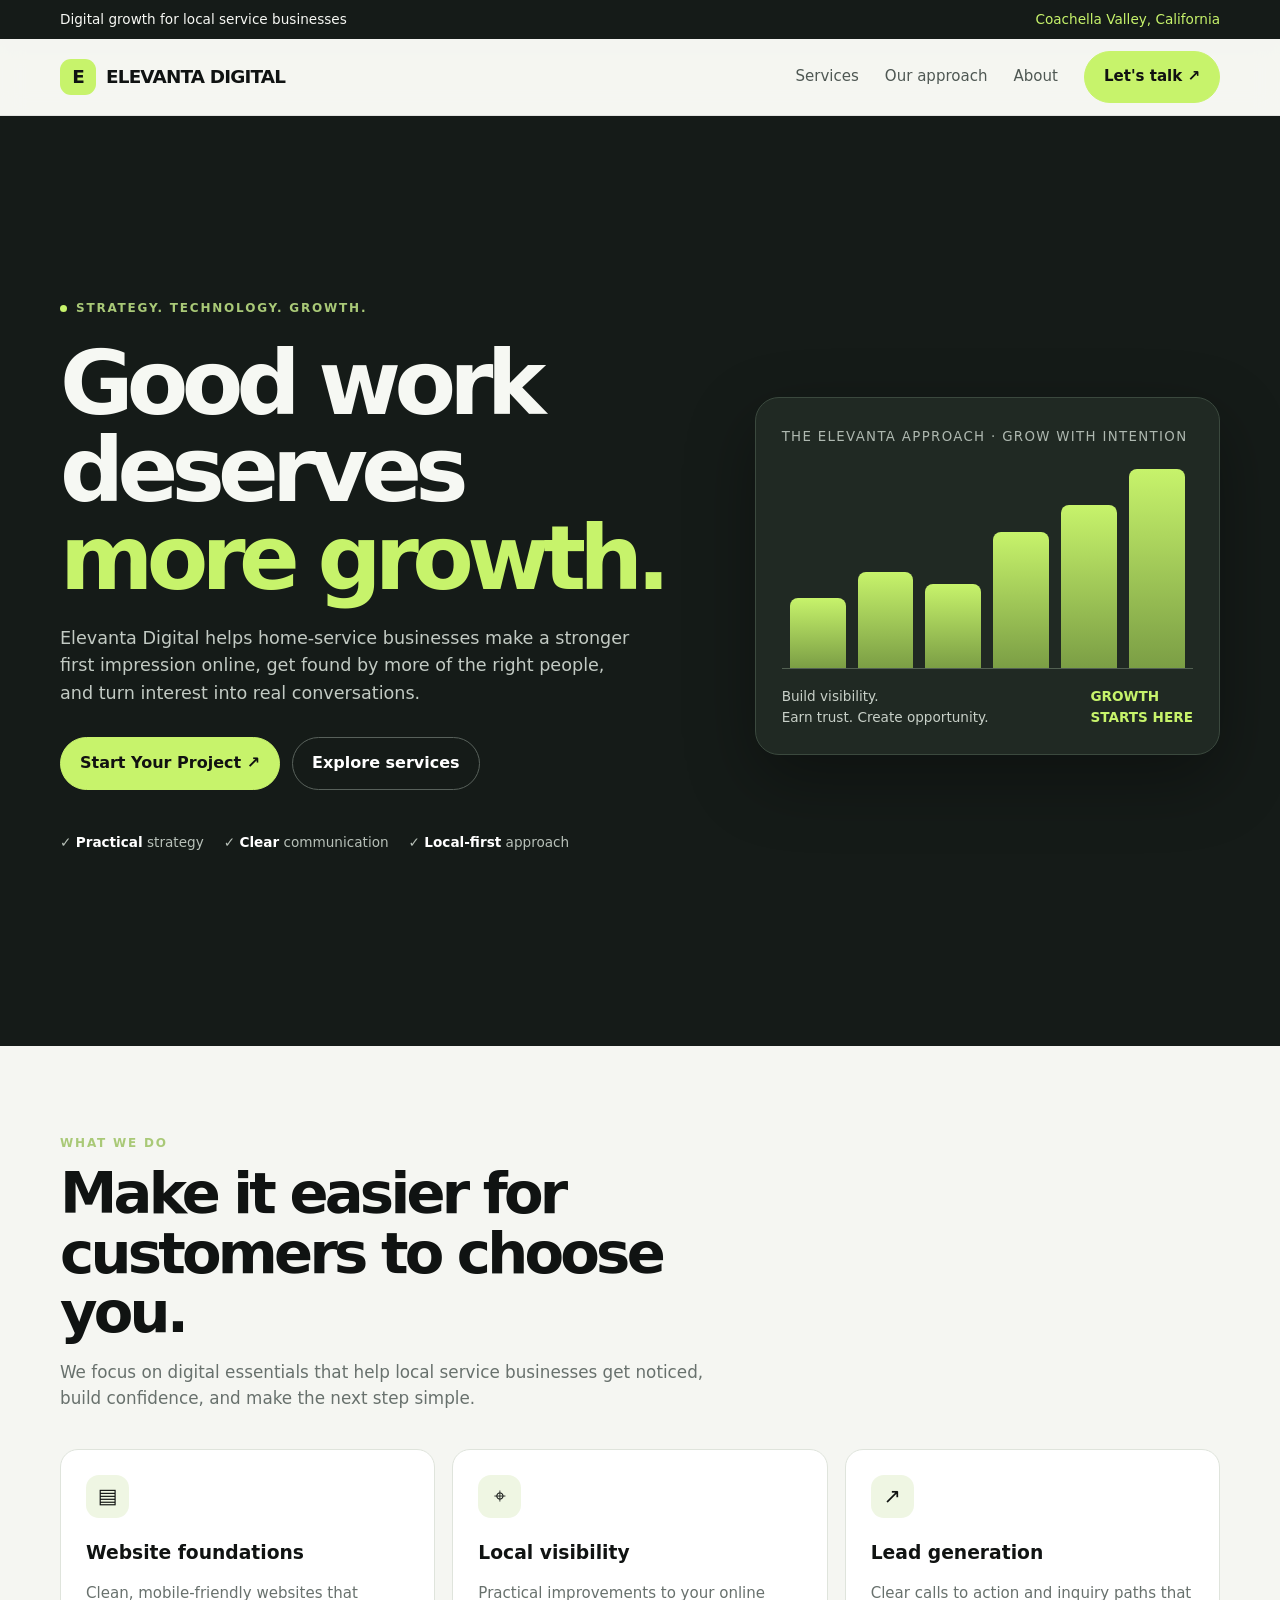
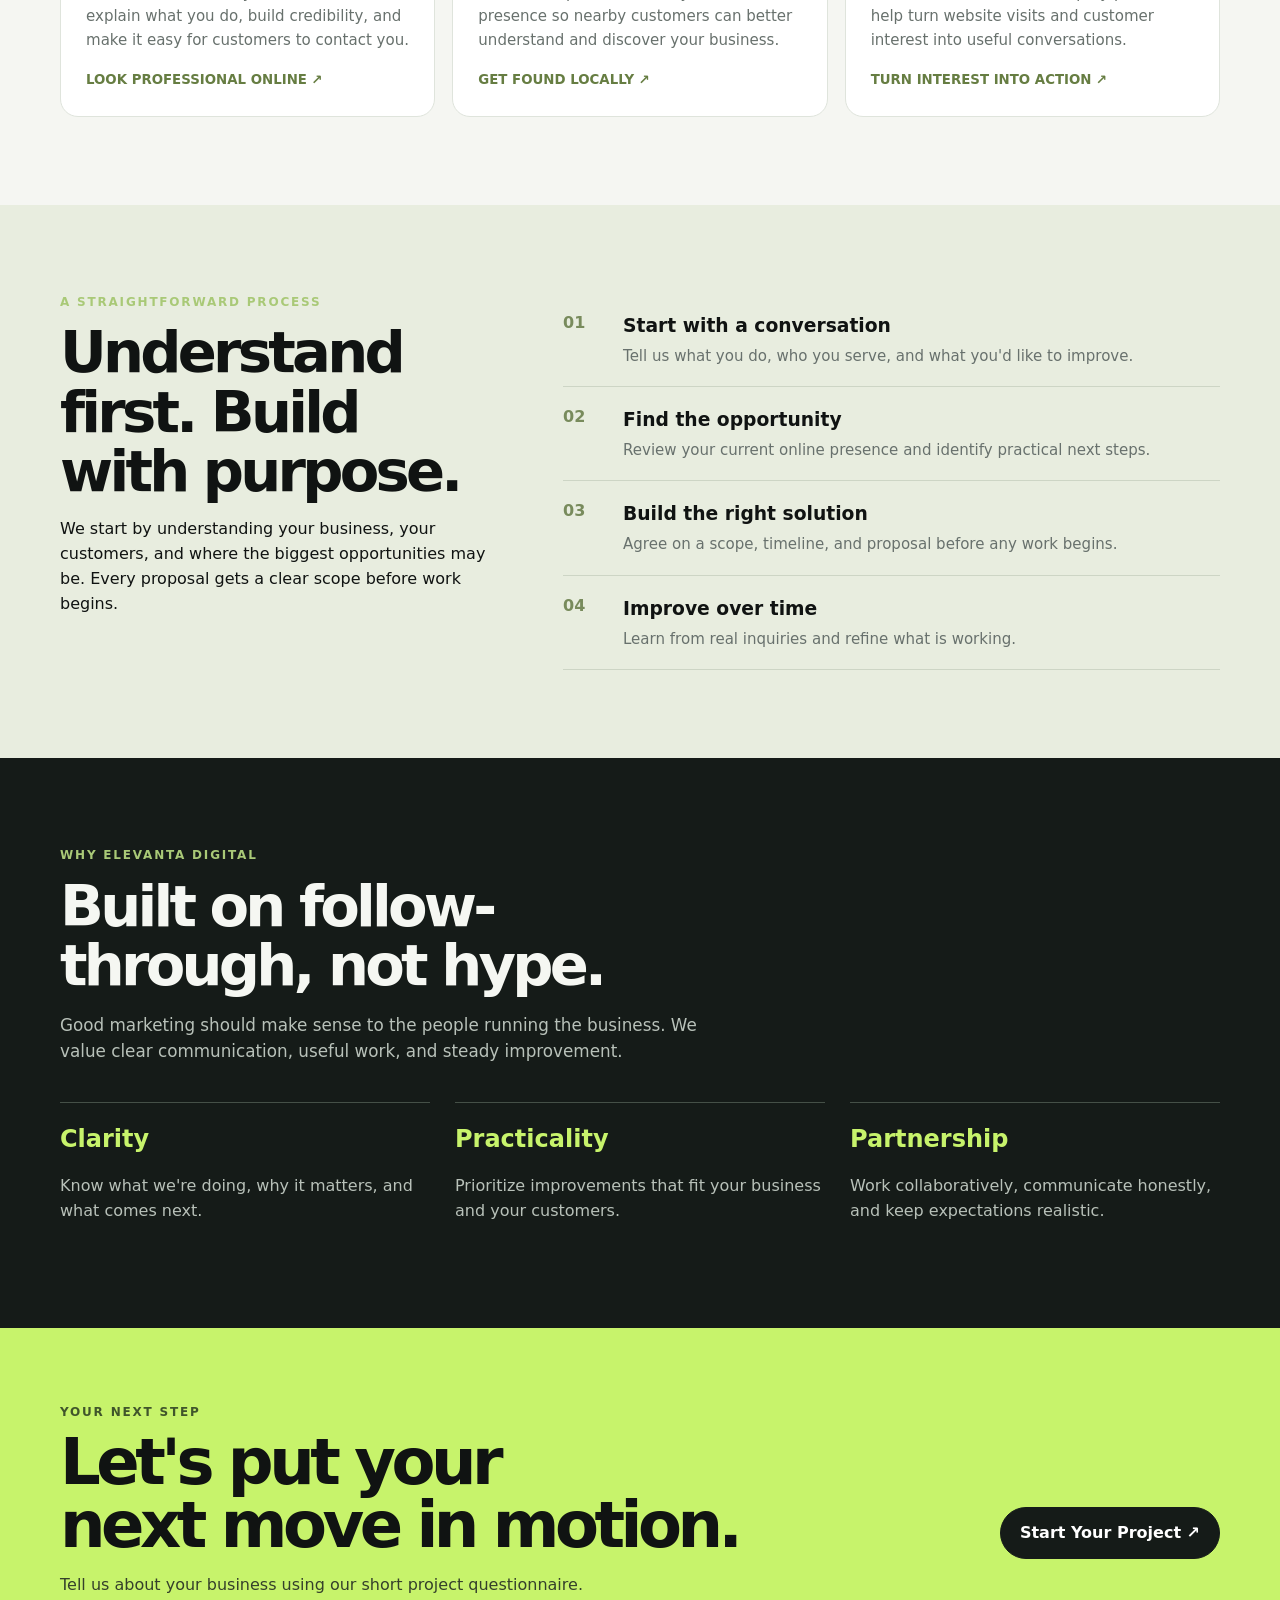
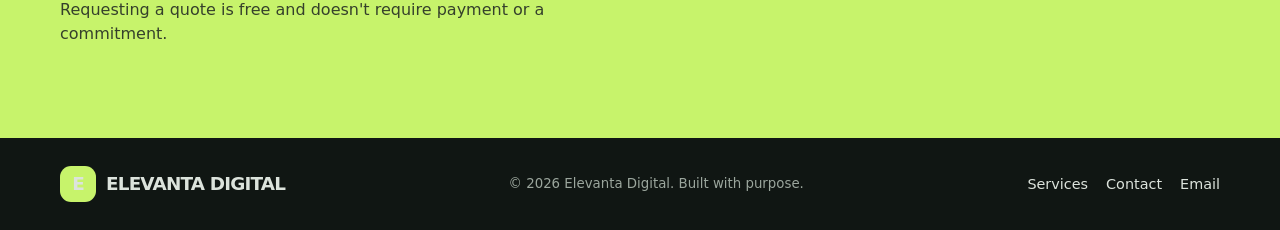
==== index.html @ 45b3695b "Add files via upload" ====
<!doctype html>
<html lang="en">
<head>
<meta charset="utf-8">
<meta name="viewport" content="width=device-width,initial-scale=1">
<meta name="theme-color" content="#151b18">
<meta name="description" content="Elevanta Digital helps Coachella Valley home-service businesses build professional websites, improve local visibility, and make it easier for customers to get in touch.">
<title>Elevanta Digital | Strategy. Technology. Growth.</title>
<style>
:root{--ink:#101312;--muted:#68716d;--paper:#f5f6f2;--lime:#c7f36b;--dark:#151b18;--line:#dfe4dc;--max:1160px}*{box-sizing:border-box}html{scroll-behavior:smooth}body{margin:0;background:var(--paper);color:var(--ink);font-family:Inter,system-ui,-apple-system,"Segoe UI",sans-serif;line-height:1.55}a{color:inherit;text-decoration:none}.wrap{width:min(var(--max),calc(100% - 40px));margin:auto}.top{background:var(--dark);color:#f7f8f4;font-size:.85rem}.top .wrap{display:flex;justify-content:space-between;gap:12px;padding:9px 0}.top span:last-child{color:var(--lime)}header{position:sticky;top:0;z-index:5;background:#f5f6f2ed;backdrop-filter:blur(12px);border-bottom:1px solid #10131214}.nav{min-height:76px;display:flex;align-items:center;justify-content:space-between;gap:15px}.brand{display:flex;align-items:center;gap:10px;font-size:1.15rem;font-weight:900;letter-spacing:-.045em;white-space:nowrap}.mark{display:grid;place-items:center;flex-shrink:0;width:36px;height:36px;background:var(--lime);border-radius:11px}.links{display:flex;align-items:center;gap:26px;color:#4f5853;font-size:.94rem}.cta,.btn{display:inline-flex;align-items:center;justify-content:center;gap:9px;padding:13px 19px;border-radius:999px;background:var(--lime);color:#111;font-weight:800;border:1px solid var(--lime)}.hero{background:var(--dark);color:#f6f8f3;overflow:hidden}.hero-in{display:grid;grid-template-columns:1.15fr .85fr;gap:65px;align-items:center;padding:95px 0 105px}.eyebrow,.kicker{font-size:.75rem;text-transform:uppercase;letter-spacing:.15em;font-weight:900;color:#a9c977}.eyebrow:before{content:"";display:inline-block;width:7px;height:7px;border-radius:50%;background:var(--lime);margin-right:9px}h1{font-size:clamp(3.2rem,7vw,6rem);line-height:.98;letter-spacing:-.075em;margin:22px 0}.hero h1 em{font-style:normal;color:var(--lime)}.hero p{font-size:1.1rem;color:#c2cac3;max-width:570px}.actions{display:flex;gap:12px;flex-wrap:wrap;margin-top:30px}.btn.alt{background:transparent;color:#fff;border-color:#58615b}.proof{display:flex;gap:20px;flex-wrap:wrap;margin-top:42px;color:#b8c1b9;font-size:.85rem}.proof b{color:#fff}.visual{background:#202923;border:1px solid #3b493e;border-radius:24px;padding:26px;box-shadow:0 25px 70px #0005}.visual small{color:#aeb8b0;letter-spacing:.1em}.bars{height:220px;display:flex;align-items:end;gap:12px;padding:20px 8px 0;border-bottom:1px solid #526052}.bars i{flex:1;background:linear-gradient(var(--lime),#7b9e45);border-radius:8px 8px 0 0}.bars i:nth-child(1){height:35%}.bars i:nth-child(2){height:48%}.bars i:nth-child(3){height:42%}.bars i:nth-child(4){height:68%}.bars i:nth-child(5){height:82%}.bars i:nth-child(6){height:100%}.visual-foot{display:flex;justify-content:space-between;color:#c8d0c8;padding-top:17px;font-size:.85rem}.visual-foot b{color:var(--lime)}section{padding:88px 0}.head{max-width:680px;margin-bottom:38px}.head h2,.band h2{font-size:clamp(2.2rem,4.5vw,3.8rem);letter-spacing:-.065em;line-height:1.03;margin:12px 0}.head p{color:var(--muted);font-size:1.05rem}.cards{display:grid;grid-template-columns:repeat(3,1fr);gap:17px}.card{background:#fff;border:1px solid var(--line);border-radius:18px;padding:25px}.icon{width:43px;height:43px;display:grid;place-items:center;background:#eff6e3;border-radius:13px;font-size:1.3rem}.card h3{margin:20px 0 7px}.card p,.step p{color:var(--muted);font-size:.94rem}.card small{display:block;color:#667d42;font-weight:850;margin-top:18px}.band{background:#e8eddf}.band-in{display:grid;grid-template-columns:.8fr 1.2fr;gap:65px}.steps{display:grid}.step{display:grid;grid-template-columns:45px 1fr;gap:15px;padding:18px 0;border-bottom:1px solid #cdd5c5}.num{font-weight:900;color:#788b5c}.step h3{margin:0 0 5px}.step p{margin:0}.dark{background:var(--dark);color:#f5f7f2}.dark .head p{color:#b8c1b9}.values{display:grid;grid-template-columns:repeat(3,1fr);gap:25px}.value{border-top:1px solid #455047;padding-top:18px}.value b{color:var(--lime);font-size:1.5rem}.value p{color:#b8c1b9}.contact{background:var(--lime);padding:75px 0}.contact-in{display:flex;justify-content:space-between;align-items:center;gap:30px}.contact h2{font-size:clamp(2.4rem,5vw,4.3rem);line-height:.98;letter-spacing:-.07em;margin:10px 0}.contact p{max-width:570px;color:#35402b}.contact .btn{background:var(--dark);color:#fff;border-color:var(--dark);white-space:nowrap}footer{background:#101613;color:#dce3dc;padding:28px 0}.foot{display:flex;justify-content:space-between;align-items:center;gap:20px;flex-wrap:wrap}.foot small{color:#9ba69d}.footlinks{display:flex;gap:18px;font-size:.9rem}@media(max-width:820px){.hero-in,.band-in{grid-template-columns:1fr;gap:35px}.visual{max-width:500px}.cards,.values{grid-template-columns:1fr 1fr}.contact-in{align-items:flex-start;flex-direction:column}}@media(max-width:600px){.wrap{width:calc(100% - 30px)}.nav{min-height:66px}.brand{font-size:.9rem;gap:6px}.mark{width:30px;height:30px}.links{gap:13px;font-size:.8rem}.links a:not(.cta){display:none}.links .cta{padding:10px 12px}.hero-in{padding:65px 0 75px}section{padding:68px 0}.cards,.values{grid-template-columns:1fr}.top{font-size:.72rem}.proof{gap:10px}.contact{padding:62px 0}}
</style>
</head>
<body>
<div class="top"><div class="wrap"><span>Digital growth for local service businesses</span><span>Coachella Valley, California</span></div></div>
<header><nav class="nav wrap" aria-label="Main navigation"><a class="brand" href="#home"><span class="mark">E</span>ELEVANTA DIGITAL</a><div class="links"><a href="#services">Services</a><a href="#process">Our approach</a><a href="#about">About</a><a class="cta" href="start.html">Let's talk ↗</a></div></nav></header>
<main>
<section class="hero" id="home"><div class="wrap hero-in"><div><div class="eyebrow">Strategy. Technology. Growth.</div><h1>Good work deserves <em>more growth.</em></h1><p>Elevanta Digital helps home-service businesses make a stronger first impression online, get found by more of the right people, and turn interest into real conversations.</p><div class="actions"><a class="btn" href="start.html">Start Your Project ↗</a><a class="btn alt" href="#services">Explore services</a></div><div class="proof"><span>✓ <b>Practical</b> strategy</span><span>✓ <b>Clear</b> communication</span><span>✓ <b>Local-first</b> approach</span></div></div><div class="visual"><small>THE ELEVANTA APPROACH · GROW WITH INTENTION</small><div class="bars" aria-hidden="true"><i></i><i></i><i></i><i></i><i></i><i></i></div><div class="visual-foot"><span>Build visibility.<br>Earn trust. Create opportunity.</span><b>GROWTH<br>STARTS HERE</b></div></div></div></section>
<section id="services"><div class="wrap"><div class="head"><div class="kicker">What we do</div><h2>Make it easier for customers to choose you.</h2><p>We focus on digital essentials that help local service businesses get noticed, build confidence, and make the next step simple.</p></div><div class="cards"><article class="card"><div class="icon">▤</div><h3>Website foundations</h3><p>Clean, mobile-friendly websites that explain what you do, build credibility, and make it easy for customers to contact you.</p><small>LOOK PROFESSIONAL ONLINE ↗</small></article><article class="card"><div class="icon">⌖</div><h3>Local visibility</h3><p>Practical improvements to your online presence so nearby customers can better understand and discover your business.</p><small>GET FOUND LOCALLY ↗</small></article><article class="card"><div class="icon">↗</div><h3>Lead generation</h3><p>Clear calls to action and inquiry paths that help turn website visits and customer interest into useful conversations.</p><small>TURN INTEREST INTO ACTION ↗</small></article></div></div></section>
<section class="band" id="process"><div class="wrap band-in"><div><div class="kicker">A straightforward process</div><h2>Understand first. Build with purpose.</h2><p>We start by understanding your business, your customers, and where the biggest opportunities may be. Every proposal gets a clear scope before work begins.</p></div><div class="steps"><div class="step"><div class="num">01</div><div><h3>Start with a conversation</h3><p>Tell us what you do, who you serve, and what you'd like to improve.</p></div></div><div class="step"><div class="num">02</div><div><h3>Find the opportunity</h3><p>Review your current online presence and identify practical next steps.</p></div></div><div class="step"><div class="num">03</div><div><h3>Build the right solution</h3><p>Agree on a scope, timeline, and proposal before any work begins.</p></div></div><div class="step"><div class="num">04</div><div><h3>Improve over time</h3><p>Learn from real inquiries and refine what is working.</p></div></div></div></div></section>
<section class="dark" id="about"><div class="wrap"><div class="head"><div class="kicker">Why Elevanta Digital</div><h2>Built on follow-through, not hype.</h2><p>Good marketing should make sense to the people running the business. We value clear communication, useful work, and steady improvement.</p></div><div class="values"><div class="value"><b>Clarity</b><p>Know what we're doing, why it matters, and what comes next.</p></div><div class="value"><b>Practicality</b><p>Prioritize improvements that fit your business and your customers.</p></div><div class="value"><b>Partnership</b><p>Work collaboratively, communicate honestly, and keep expectations realistic.</p></div></div></div></section>
<section class="contact" id="contact"><div class="wrap contact-in"><div><div class="kicker" style="color:#40552b">Your next step</div><h2>Let's put your<br>next move in motion.</h2><p>Tell us about your business using our short project questionnaire. Requesting a quote is free and doesn't require payment or a commitment.</p></div><a class="btn" href="start.html">Start Your Project ↗</a></div></section>
</main><footer><div class="wrap foot"><a class="brand" href="#home"><span class="mark">E</span>ELEVANTA DIGITAL</a><small>© 2026 Elevanta Digital. Built with purpose.</small><div class="footlinks"><a href="#services">Services</a><a href="start.html">Contact</a><a href="mailto:elevantadigital.business@gmail.com">Email</a></div></div></footer>
</body></html>
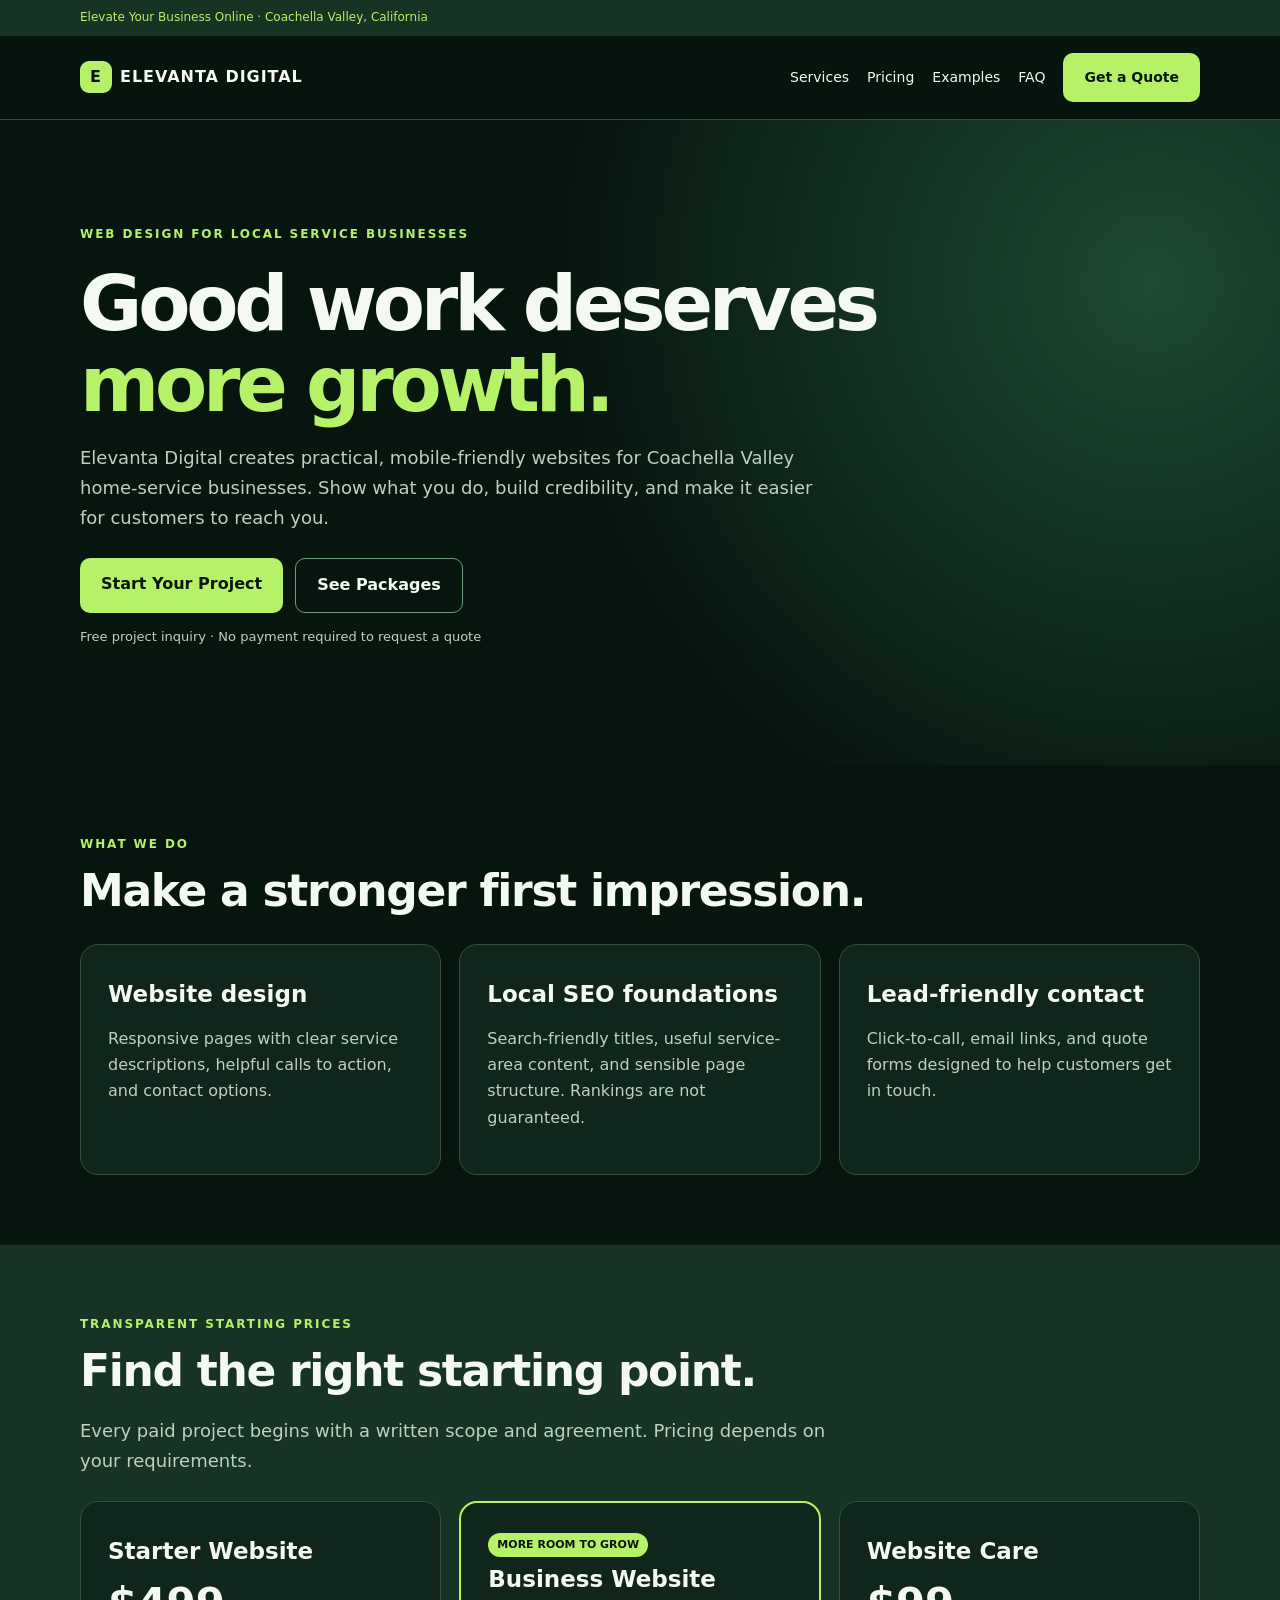
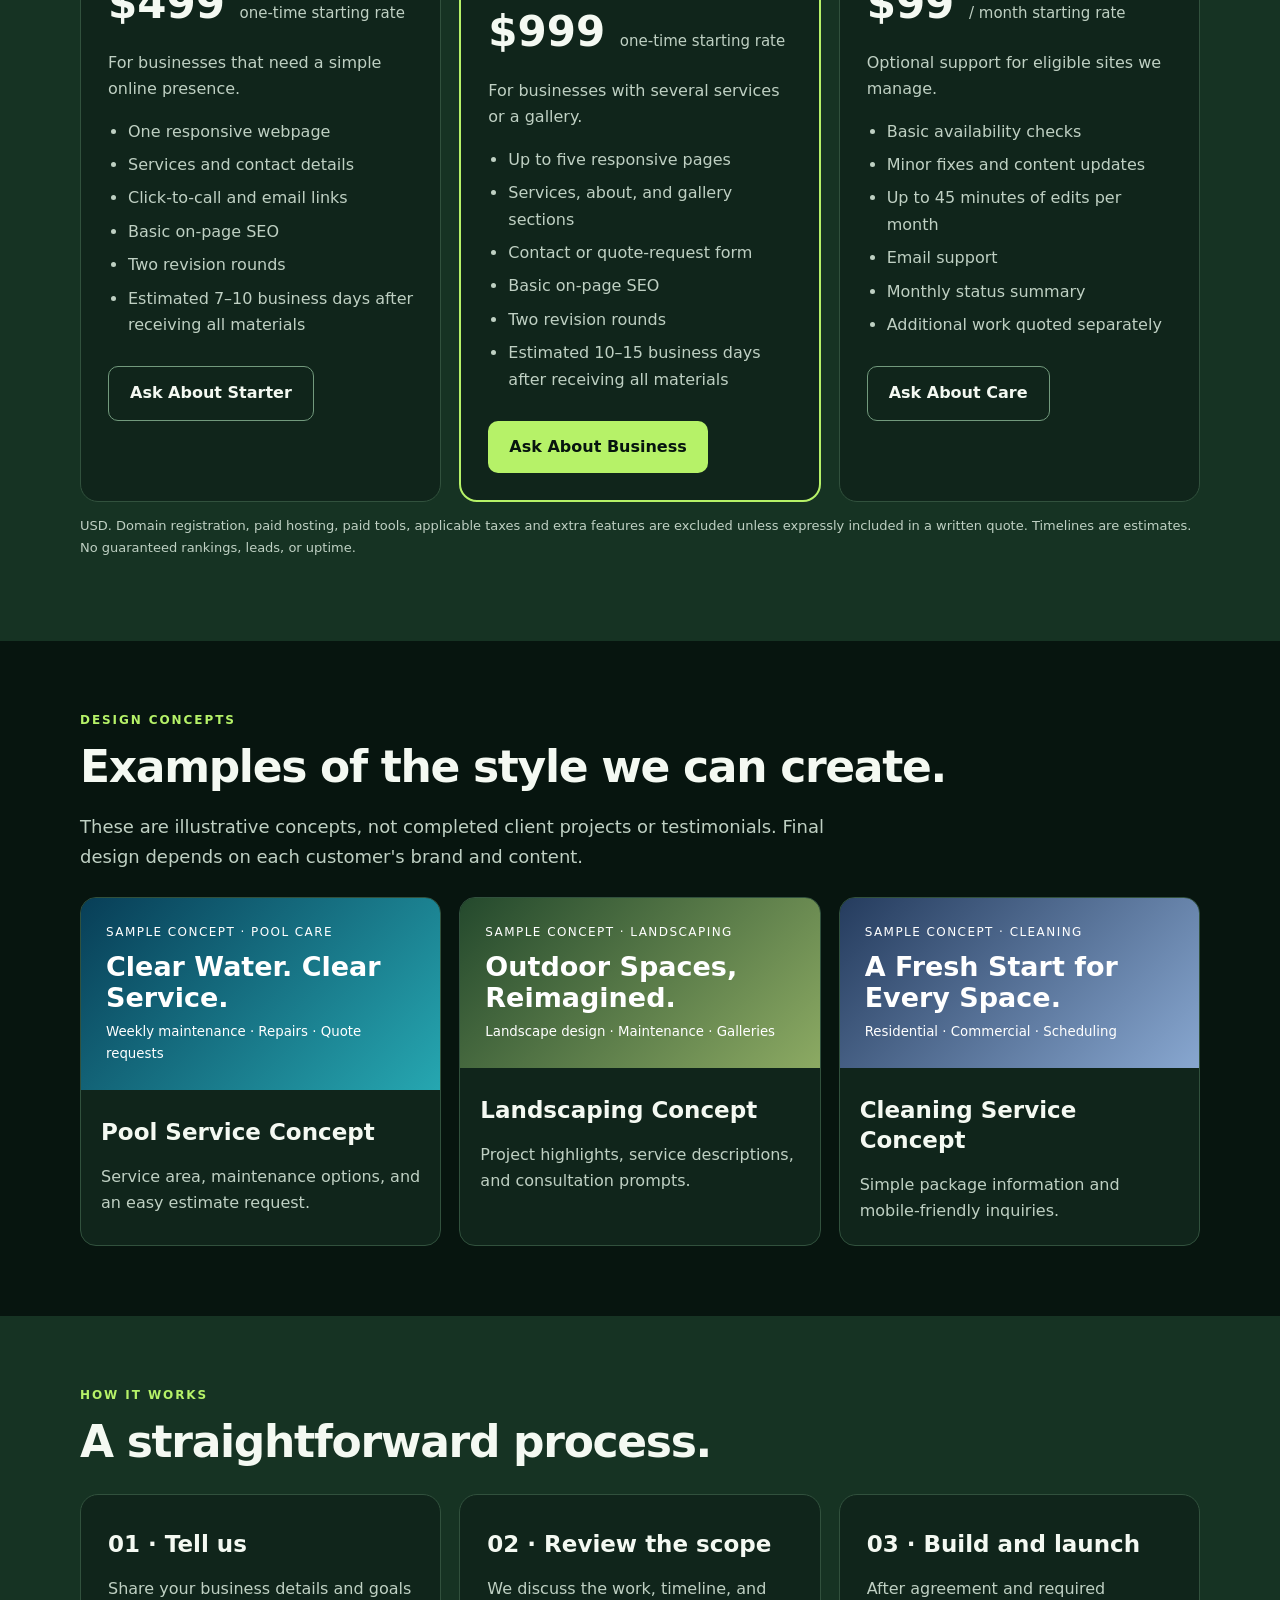
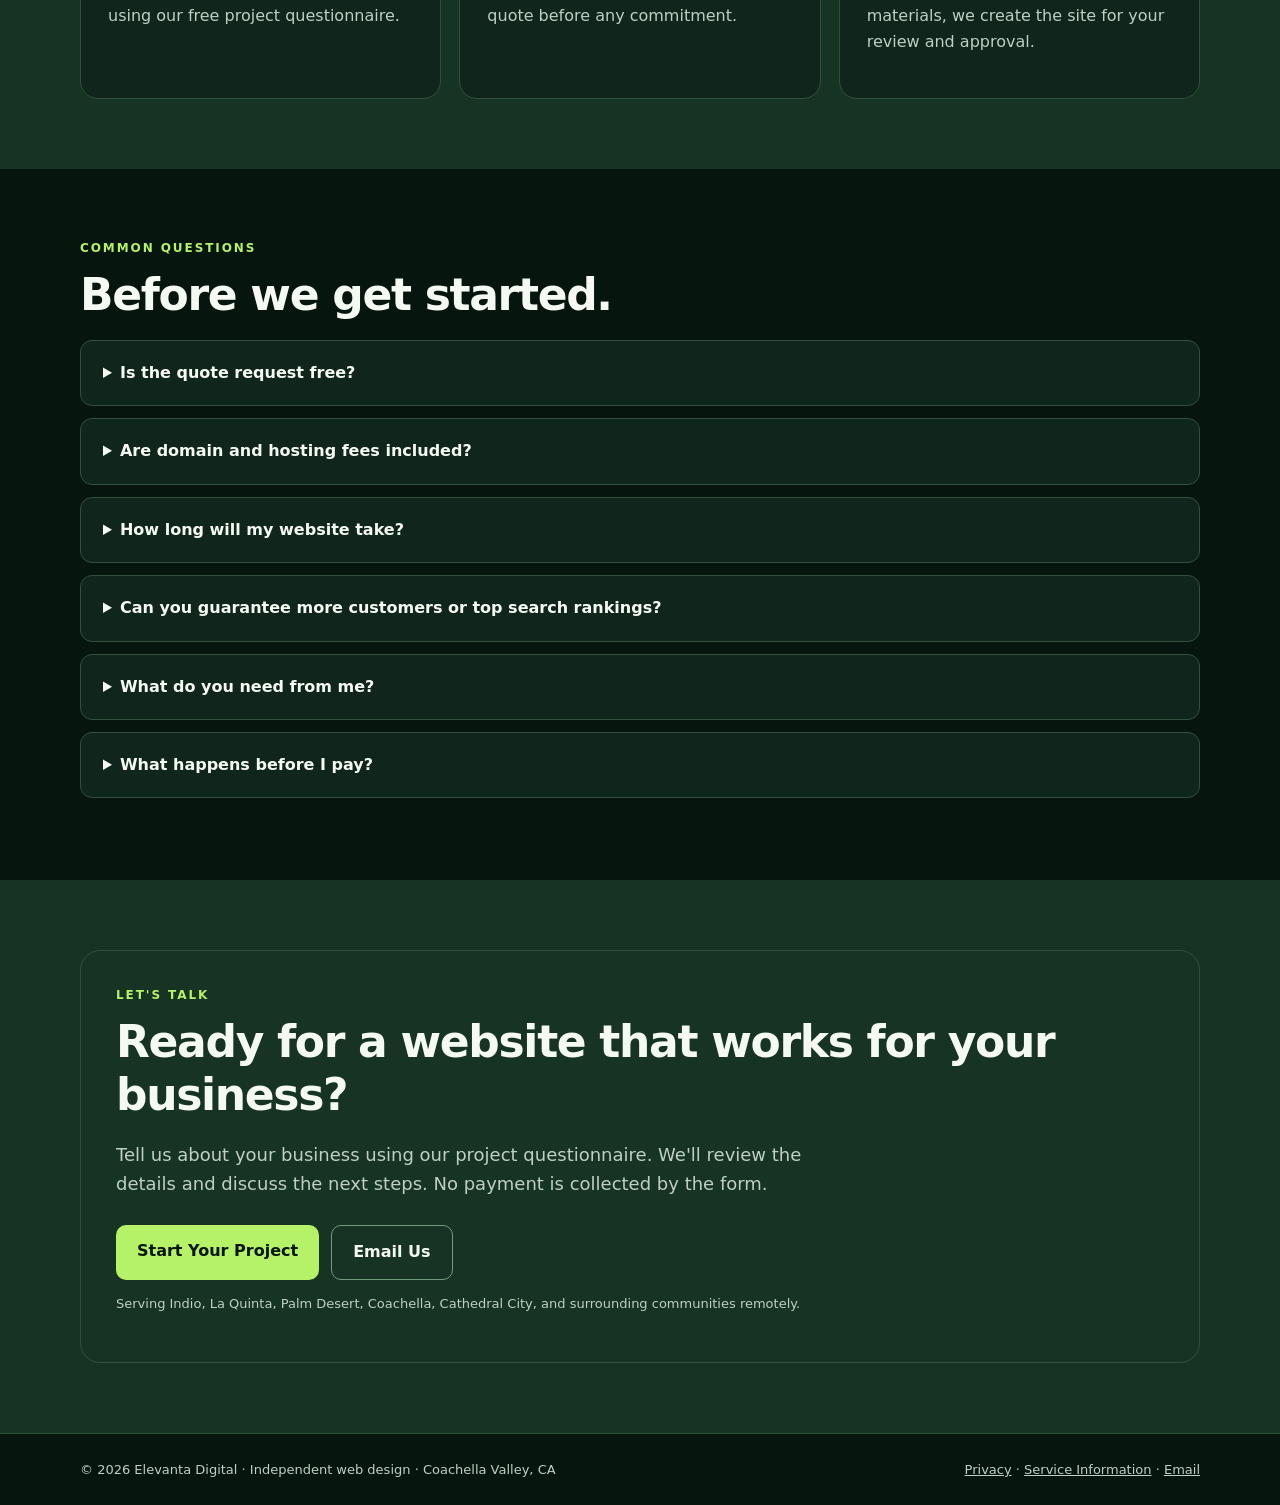
==== commit 516490ab: "Add files via upload" ====
--- a/index.html
+++ b/index.html
@@ -1,23 +1,7 @@
-<!doctype html>
-<html lang="en">
-<head>
-<meta charset="utf-8">
-<meta name="viewport" content="width=device-width,initial-scale=1">
-<meta name="theme-color" content="#151b18">
-<meta name="description" content="Elevanta Digital helps Coachella Valley home-service businesses build professional websites, improve local visibility, and make it easier for customers to get in touch.">
-<title>Elevanta Digital | Strategy. Technology. Growth.</title>
-<style>
-:root{--ink:#101312;--muted:#68716d;--paper:#f5f6f2;--lime:#c7f36b;--dark:#151b18;--line:#dfe4dc;--max:1160px}*{box-sizing:border-box}html{scroll-behavior:smooth}body{margin:0;background:var(--paper);color:var(--ink);font-family:Inter,system-ui,-apple-system,"Segoe UI",sans-serif;line-height:1.55}a{color:inherit;text-decoration:none}.wrap{width:min(var(--max),calc(100% - 40px));margin:auto}.top{background:var(--dark);color:#f7f8f4;font-size:.85rem}.top .wrap{display:flex;justify-content:space-between;gap:12px;padding:9px 0}.top span:last-child{color:var(--lime)}header{position:sticky;top:0;z-index:5;background:#f5f6f2ed;backdrop-filter:blur(12px);border-bottom:1px solid #10131214}.nav{min-height:76px;display:flex;align-items:center;justify-content:space-between;gap:15px}.brand{display:flex;align-items:center;gap:10px;font-size:1.15rem;font-weight:900;letter-spacing:-.045em;white-space:nowrap}.mark{display:grid;place-items:center;flex-shrink:0;width:36px;height:36px;background:var(--lime);border-radius:11px}.links{display:flex;align-items:center;gap:26px;color:#4f5853;font-size:.94rem}.cta,.btn{display:inline-flex;align-items:center;justify-content:center;gap:9px;padding:13px 19px;border-radius:999px;background:var(--lime);color:#111;font-weight:800;border:1px solid var(--lime)}.hero{background:var(--dark);color:#f6f8f3;overflow:hidden}.hero-in{display:grid;grid-template-columns:1.15fr .85fr;gap:65px;align-items:center;padding:95px 0 105px}.eyebrow,.kicker{font-size:.75rem;text-transform:uppercase;letter-spacing:.15em;font-weight:900;color:#a9c977}.eyebrow:before{content:"";display:inline-block;width:7px;height:7px;border-radius:50%;background:var(--lime);margin-right:9px}h1{font-size:clamp(3.2rem,7vw,6rem);line-height:.98;letter-spacing:-.075em;margin:22px 0}.hero h1 em{font-style:normal;color:var(--lime)}.hero p{font-size:1.1rem;color:#c2cac3;max-width:570px}.actions{display:flex;gap:12px;flex-wrap:wrap;margin-top:30px}.btn.alt{background:transparent;color:#fff;border-color:#58615b}.proof{display:flex;gap:20px;flex-wrap:wrap;margin-top:42px;color:#b8c1b9;font-size:.85rem}.proof b{color:#fff}.visual{background:#202923;border:1px solid #3b493e;border-radius:24px;padding:26px;box-shadow:0 25px 70px #0005}.visual small{color:#aeb8b0;letter-spacing:.1em}.bars{height:220px;display:flex;align-items:end;gap:12px;padding:20px 8px 0;border-bottom:1px solid #526052}.bars i{flex:1;background:linear-gradient(var(--lime),#7b9e45);border-radius:8px 8px 0 0}.bars i:nth-child(1){height:35%}.bars i:nth-child(2){height:48%}.bars i:nth-child(3){height:42%}.bars i:nth-child(4){height:68%}.bars i:nth-child(5){height:82%}.bars i:nth-child(6){height:100%}.visual-foot{display:flex;justify-content:space-between;color:#c8d0c8;padding-top:17px;font-size:.85rem}.visual-foot b{color:var(--lime)}section{padding:88px 0}.head{max-width:680px;margin-bottom:38px}.head h2,.band h2{font-size:clamp(2.2rem,4.5vw,3.8rem);letter-spacing:-.065em;line-height:1.03;margin:12px 0}.head p{color:var(--muted);font-size:1.05rem}.cards{display:grid;grid-template-columns:repeat(3,1fr);gap:17px}.card{background:#fff;border:1px solid var(--line);border-radius:18px;padding:25px}.icon{width:43px;height:43px;display:grid;place-items:center;background:#eff6e3;border-radius:13px;font-size:1.3rem}.card h3{margin:20px 0 7px}.card p,.step p{color:var(--muted);font-size:.94rem}.card small{display:block;color:#667d42;font-weight:850;margin-top:18px}.band{background:#e8eddf}.band-in{display:grid;grid-template-columns:.8fr 1.2fr;gap:65px}.steps{display:grid}.step{display:grid;grid-template-columns:45px 1fr;gap:15px;padding:18px 0;border-bottom:1px solid #cdd5c5}.num{font-weight:900;color:#788b5c}.step h3{margin:0 0 5px}.step p{margin:0}.dark{background:var(--dark);color:#f5f7f2}.dark .head p{color:#b8c1b9}.values{display:grid;grid-template-columns:repeat(3,1fr);gap:25px}.value{border-top:1px solid #455047;padding-top:18px}.value b{color:var(--lime);font-size:1.5rem}.value p{color:#b8c1b9}.contact{background:var(--lime);padding:75px 0}.contact-in{display:flex;justify-content:space-between;align-items:center;gap:30px}.contact h2{font-size:clamp(2.4rem,5vw,4.3rem);line-height:.98;letter-spacing:-.07em;margin:10px 0}.contact p{max-width:570px;color:#35402b}.contact .btn{background:var(--dark);color:#fff;border-color:var(--dark);white-space:nowrap}footer{background:#101613;color:#dce3dc;padding:28px 0}.foot{display:flex;justify-content:space-between;align-items:center;gap:20px;flex-wrap:wrap}.foot small{color:#9ba69d}.footlinks{display:flex;gap:18px;font-size:.9rem}@media(max-width:820px){.hero-in,.band-in{grid-template-columns:1fr;gap:35px}.visual{max-width:500px}.cards,.values{grid-template-columns:1fr 1fr}.contact-in{align-items:flex-start;flex-direction:column}}@media(max-width:600px){.wrap{width:calc(100% - 30px)}.nav{min-height:66px}.brand{font-size:.9rem;gap:6px}.mark{width:30px;height:30px}.links{gap:13px;font-size:.8rem}.links a:not(.cta){display:none}.links .cta{padding:10px 12px}.hero-in{padding:65px 0 75px}section{padding:68px 0}.cards,.values{grid-template-columns:1fr}.top{font-size:.72rem}.proof{gap:10px}.contact{padding:62px 0}}
-</style>
-</head>
-<body>
-<div class="top"><div class="wrap"><span>Digital growth for local service businesses</span><span>Coachella Valley, California</span></div></div>
-<header><nav class="nav wrap" aria-label="Main navigation"><a class="brand" href="#home"><span class="mark">E</span>ELEVANTA DIGITAL</a><div class="links"><a href="#services">Services</a><a href="#process">Our approach</a><a href="#about">About</a><a class="cta" href="start.html">Let's talk ↗</a></div></nav></header>
-<main>
-<section class="hero" id="home"><div class="wrap hero-in"><div><div class="eyebrow">Strategy. Technology. Growth.</div><h1>Good work deserves <em>more growth.</em></h1><p>Elevanta Digital helps home-service businesses make a stronger first impression online, get found by more of the right people, and turn interest into real conversations.</p><div class="actions"><a class="btn" href="start.html">Start Your Project ↗</a><a class="btn alt" href="#services">Explore services</a></div><div class="proof"><span>✓ <b>Practical</b> strategy</span><span>✓ <b>Clear</b> communication</span><span>✓ <b>Local-first</b> approach</span></div></div><div class="visual"><small>THE ELEVANTA APPROACH · GROW WITH INTENTION</small><div class="bars" aria-hidden="true"><i></i><i></i><i></i><i></i><i></i><i></i></div><div class="visual-foot"><span>Build visibility.<br>Earn trust. Create opportunity.</span><b>GROWTH<br>STARTS HERE</b></div></div></div></section>
-<section id="services"><div class="wrap"><div class="head"><div class="kicker">What we do</div><h2>Make it easier for customers to choose you.</h2><p>We focus on digital essentials that help local service businesses get noticed, build confidence, and make the next step simple.</p></div><div class="cards"><article class="card"><div class="icon">▤</div><h3>Website foundations</h3><p>Clean, mobile-friendly websites that explain what you do, build credibility, and make it easy for customers to contact you.</p><small>LOOK PROFESSIONAL ONLINE ↗</small></article><article class="card"><div class="icon">⌖</div><h3>Local visibility</h3><p>Practical improvements to your online presence so nearby customers can better understand and discover your business.</p><small>GET FOUND LOCALLY ↗</small></article><article class="card"><div class="icon">↗</div><h3>Lead generation</h3><p>Clear calls to action and inquiry paths that help turn website visits and customer interest into useful conversations.</p><small>TURN INTEREST INTO ACTION ↗</small></article></div></div></section>
-<section class="band" id="process"><div class="wrap band-in"><div><div class="kicker">A straightforward process</div><h2>Understand first. Build with purpose.</h2><p>We start by understanding your business, your customers, and where the biggest opportunities may be. Every proposal gets a clear scope before work begins.</p></div><div class="steps"><div class="step"><div class="num">01</div><div><h3>Start with a conversation</h3><p>Tell us what you do, who you serve, and what you'd like to improve.</p></div></div><div class="step"><div class="num">02</div><div><h3>Find the opportunity</h3><p>Review your current online presence and identify practical next steps.</p></div></div><div class="step"><div class="num">03</div><div><h3>Build the right solution</h3><p>Agree on a scope, timeline, and proposal before any work begins.</p></div></div><div class="step"><div class="num">04</div><div><h3>Improve over time</h3><p>Learn from real inquiries and refine what is working.</p></div></div></div></div></section>
-<section class="dark" id="about"><div class="wrap"><div class="head"><div class="kicker">Why Elevanta Digital</div><h2>Built on follow-through, not hype.</h2><p>Good marketing should make sense to the people running the business. We value clear communication, useful work, and steady improvement.</p></div><div class="values"><div class="value"><b>Clarity</b><p>Know what we're doing, why it matters, and what comes next.</p></div><div class="value"><b>Practicality</b><p>Prioritize improvements that fit your business and your customers.</p></div><div class="value"><b>Partnership</b><p>Work collaboratively, communicate honestly, and keep expectations realistic.</p></div></div></div></section>
-<section class="contact" id="contact"><div class="wrap contact-in"><div><div class="kicker" style="color:#40552b">Your next step</div><h2>Let's put your<br>next move in motion.</h2><p>Tell us about your business using our short project questionnaire. Requesting a quote is free and doesn't require payment or a commitment.</p></div><a class="btn" href="start.html">Start Your Project ↗</a></div></section>
-</main><footer><div class="wrap foot"><a class="brand" href="#home"><span class="mark">E</span>ELEVANTA DIGITAL</a><small>© 2026 Elevanta Digital. Built with purpose.</small><div class="footlinks"><a href="#services">Services</a><a href="start.html">Contact</a><a href="mailto:elevantadigital.business@gmail.com">Email</a></div></div></footer>
-</body></html>
+<!doctype html><html lang="en"><head><meta charset="utf-8"><meta name="viewport" content="width=device-width,initial-scale=1"><meta name="description" content="Affordable, mobile-friendly websites for home-service businesses in Indio, Palm Desert, La Quinta and the Coachella Valley. Website packages start at $499."><meta name="robots" content="index,follow"><link rel="canonical" href="https://elevantadigital.github.io/"><meta property="og:type" content="website"><meta property="og:title" content="Elevanta Digital | Websites for Coachella Valley Businesses"><meta property="og:description" content="Affordable, mobile-friendly websites for home-service businesses in Indio, Palm Desert, La Quinta and the Coachella Valley. Website packages start at $499."><meta property="og:url" content="https://elevantadigital.github.io/"><meta name="theme-color" content="#07150f"><link rel="stylesheet" href="style.css"><title>Elevanta Digital | Websites for Coachella Valley Businesses</title></head><body><div class="top"><div class="wrap">Elevate Your Business Online · Coachella Valley, California</div></div><header><nav class="nav wrap" aria-label="Main navigation"><a class="brand" href="index.html"><b>E</b>ELEVANTA DIGITAL</a><div class="navlinks"><a href="index.html#services">Services</a><a href="index.html#pricing">Pricing</a><a href="index.html#examples">Examples</a><a href="index.html#faq">FAQ</a><a class="btn" href="start.html">Get a Quote</a></div></nav></header><main><section class="hero"><div class="wrap"><div class="eyebrow">Web design for local service businesses</div><h1>Good work deserves <em>more growth.</em></h1><p class="lead">Elevanta Digital creates practical, mobile-friendly websites for Coachella Valley home-service businesses. Show what you do, build credibility, and make it easier for customers to reach you.</p><div class="actions"><a class="btn" href="start.html">Start Your Project</a><a class="btn alt" href="#pricing">See Packages</a></div><p class="fine">Free project inquiry · No payment required to request a quote</p></div></section>
+<section id="services"><div class="wrap"><div class="eyebrow">What we do</div><h2>Make a stronger first impression.</h2><div class="grid"><article class="card"><h3>Website design</h3><p>Responsive pages with clear service descriptions, helpful calls to action, and contact options.</p></article><article class="card"><h3>Local SEO foundations</h3><p>Search-friendly titles, useful service-area content, and sensible page structure. Rankings are not guaranteed.</p></article><article class="card"><h3>Lead-friendly contact</h3><p>Click-to-call, email links, and quote forms designed to help customers get in touch.</p></article></div></div></section>
+<section id="pricing" class="strip"><div class="wrap"><div class="eyebrow">Transparent starting prices</div><h2>Find the right starting point.</h2><p class="lead">Every paid project begins with a written scope and agreement. Pricing depends on your requirements.</p><div class="grid"><article class="card"><h3>Starter Website</h3><div class="price">$499 <small>one-time starting rate</small></div><p>For businesses that need a simple online presence.</p><ul class="features"><li>One responsive webpage</li><li>Services and contact details</li><li>Click-to-call and email links</li><li>Basic on-page SEO</li><li>Two revision rounds</li><li>Estimated 7–10 business days after receiving all materials</li></ul><a class="btn alt" href="start.html">Ask About Starter</a></article><article class="card featured"><span class="tag">More room to grow</span><h3>Business Website</h3><div class="price">$999 <small>one-time starting rate</small></div><p>For businesses with several services or a gallery.</p><ul class="features"><li>Up to five responsive pages</li><li>Services, about, and gallery sections</li><li>Contact or quote-request form</li><li>Basic on-page SEO</li><li>Two revision rounds</li><li>Estimated 10–15 business days after receiving all materials</li></ul><a class="btn" href="start.html">Ask About Business</a></article><article class="card"><h3>Website Care</h3><div class="price">$99 <small>/ month starting rate</small></div><p>Optional support for eligible sites we manage.</p><ul class="features"><li>Basic availability checks</li><li>Minor fixes and content updates</li><li>Up to 45 minutes of edits per month</li><li>Email support</li><li>Monthly status summary</li><li>Additional work quoted separately</li></ul><a class="btn alt" href="start.html">Ask About Care</a></article></div><p class="fine">USD. Domain registration, paid hosting, paid tools, applicable taxes and extra features are excluded unless expressly included in a written quote. Timelines are estimates. No guaranteed rankings, leads, or uptime.</p></div></section>
+<section id="examples"><div class="wrap"><div class="eyebrow">Design concepts</div><h2>Examples of the style we can create.</h2><p class="lead">These are illustrative concepts, not completed client projects or testimonials. Final design depends on each customer's brand and content.</p><div class="grid"><article class="demo"><div class="demo-art pool"><span>Sample concept · Pool care</span><strong>Clear Water. Clear Service.</strong><small>Weekly maintenance · Repairs · Quote requests</small></div><div class="demo-copy"><h3>Pool Service Concept</h3><p>Service area, maintenance options, and an easy estimate request.</p></div></article><article class="demo"><div class="demo-art land"><span>Sample concept · Landscaping</span><strong>Outdoor Spaces, Reimagined.</strong><small>Landscape design · Maintenance · Galleries</small></div><div class="demo-copy"><h3>Landscaping Concept</h3><p>Project highlights, service descriptions, and consultation prompts.</p></div></article><article class="demo"><div class="demo-art clean"><span>Sample concept · Cleaning</span><strong>A Fresh Start for Every Space.</strong><small>Residential · Commercial · Scheduling</small></div><div class="demo-copy"><h3>Cleaning Service Concept</h3><p>Simple package information and mobile-friendly inquiries.</p></div></article></div></div></section>
+<section id="process" class="strip"><div class="wrap"><div class="eyebrow">How it works</div><h2>A straightforward process.</h2><div class="grid"><div class="card"><h3>01 · Tell us</h3><p>Share your business details and goals using our free project questionnaire.</p></div><div class="card"><h3>02 · Review the scope</h3><p>We discuss the work, timeline, and quote before any commitment.</p></div><div class="card"><h3>03 · Build and launch</h3><p>After agreement and required materials, we create the site for your review and approval.</p></div></div></div></section>
+<section id="faq" class="faq"><div class="wrap"><div class="eyebrow">Common questions</div><h2>Before we get started.</h2><details><summary>Is the quote request free?</summary><p>Yes. Completing the project questionnaire does not obligate you to purchase anything.</p></details><details><summary>Are domain and hosting fees included?</summary><p>Not automatically. Any third-party fees will be identified in your written quote. You should retain control of your domain and accounts.</p></details><details><summary>How long will my website take?</summary><p>Typical targets are 7–10 business days for Starter and 10–15 for Business after we receive all necessary materials. The agreed scope and availability can affect timing.</p></details><details><summary>Can you guarantee more customers or top search rankings?</summary><p>No. We design useful websites and implement basic on-page SEO, but results depend on many factors outside our control.</p></details><details><summary>What do you need from me?</summary><p>Usually your business details, service descriptions, contact information, logo if available, and permission to use any photos or other materials you provide.</p></details><details><summary>What happens before I pay?</summary><p>We provide a written scope and agreement identifying deliverables, payment terms, revisions, and responsibilities before accepting a paid project.</p></details></div></section>
+<section class="contact" id="contact"><div class="wrap"><div class="contactbox"><div class="eyebrow">Let's talk</div><h2>Ready for a website that works for your business?</h2><p class="lead">Tell us about your business using our project questionnaire. We'll review the details and discuss the next steps. No payment is collected by the form.</p><div class="actions"><a class="btn" href="start.html">Start Your Project</a><a class="btn alt" href="mailto:elevantadigital.business@gmail.com">Email Us</a></div><p class="fine">Serving Indio, La Quinta, Palm Desert, Coachella, Cathedral City, and surrounding communities remotely.</p></div></div></section></main><footer><div class="wrap foot"><span>© 2026 Elevanta Digital · Independent web design · Coachella Valley, CA</span><span><a href="privacy.html">Privacy</a> · <a href="terms.html">Service Information</a> · <a href="mailto:elevantadigital.business@gmail.com">Email</a></span></div></footer></body></html>
--- a/style.css
+++ b/style.css
@@ -0,0 +1,2 @@
+
+:root{color-scheme:dark;--bg:#07150f;--surface:#10251b;--surface2:#163323;--border:#31513d;--accent:#b6f268;--ink:#f4f9f2;--muted:#bfd0c3}*{box-sizing:border-box}html{scroll-behavior:smooth}body{margin:0;background:var(--bg);color:var(--ink);font:16px/1.65 system-ui,-apple-system,Segoe UI,sans-serif}a{color:var(--accent)}a:focus-visible,button:focus-visible,input:focus-visible,textarea:focus-visible,select:focus-visible{outline:3px solid var(--accent);outline-offset:3px}.wrap{width:min(1120px,92%);margin:auto}.top{background:var(--surface2);color:var(--accent);padding:8px 0;font-size:12px}.nav{display:flex;align-items:center;justify-content:space-between;gap:18px;padding:17px 0}.brand{color:var(--ink);font-weight:900;letter-spacing:.06em;text-decoration:none;white-space:nowrap}.brand b{display:inline-grid;place-items:center;width:32px;height:32px;background:var(--accent);color:var(--bg);border-radius:9px;margin-right:8px}.navlinks{display:flex;align-items:center;gap:18px}.navlinks a{text-decoration:none;color:var(--ink);font-size:14px}.navlinks a:hover{color:var(--accent)}header{position:sticky;top:0;z-index:5;background:#07150ff0;border-bottom:1px solid var(--border);backdrop-filter:blur(10px)}.btn{display:inline-block;background:var(--accent);color:#07150f!important;padding:13px 21px;border:0;border-radius:10px;text-decoration:none!important;font-weight:800;cursor:pointer}.btn.alt{background:transparent;color:var(--ink)!important;border:1px solid #729a7d}.hero{padding:105px 0;background:radial-gradient(circle at 90% 25%,#1e4932,transparent 48%)}.eyebrow{font-size:12px;text-transform:uppercase;letter-spacing:.16em;color:var(--accent);font-weight:900}h1{font-size:clamp(42px,7vw,76px);letter-spacing:-.055em;line-height:1.07;max-width:850px;margin:18px 0}h1 em{font-style:normal;color:var(--accent)}h2{font-size:clamp(29px,4vw,44px);line-height:1.2;letter-spacing:-.03em;margin:10px 0 18px}h3{font-size:23px;line-height:1.3;margin:8px 0}.lead{color:var(--muted);max-width:750px;font-size:18px}.muted{color:var(--muted)}section{padding:70px 0}.actions{display:flex;flex-wrap:wrap;gap:12px;margin-top:26px}.grid{display:grid;grid-template-columns:repeat(3,minmax(0,1fr));gap:18px;margin-top:26px}.card{background:var(--surface);border:1px solid var(--border);border-radius:18px;padding:27px}.card p,.card li{color:var(--muted)}.featured{border:2px solid var(--accent)}.price{font-size:42px;font-weight:900;line-height:1.4}.price small{font-size:15px;color:var(--muted);font-weight:500}.features{padding-left:20px}.features li{margin:7px 0}.card .btn{margin-top:12px}.tag{display:inline-block;background:var(--accent);color:var(--bg);font-size:11px;border-radius:30px;padding:3px 9px;font-weight:900;text-transform:uppercase}.fine{font-size:13px;color:var(--muted)}.strip{background:var(--surface2)}.demo{border:1px solid var(--border);background:var(--surface);border-radius:16px;overflow:hidden}.demo-art{min-height:170px;padding:25px;display:flex;flex-direction:column;justify-content:center;gap:8px}.demo-art strong{font-size:27px;line-height:1.15}.demo-art span{font-size:12px;letter-spacing:.12em;text-transform:uppercase}.pool{background:linear-gradient(135deg,#083e57,#26a7b1);color:#fff}.land{background:linear-gradient(135deg,#24492d,#8caa63);color:#fff}.clean{background:linear-gradient(135deg,#253c5e,#88a7d0);color:#fff}.demo-copy{padding:20px}.demo-copy p{color:var(--muted);margin-bottom:0}.faq details{background:var(--surface);border:1px solid var(--border);padding:19px 22px;border-radius:12px;margin-bottom:12px}.faq summary{cursor:pointer;font-weight:750}.faq details p{color:var(--muted)}.contact{background:var(--surface2)}.contactbox{border:1px solid var(--border);border-radius:20px;padding:35px}footer{border-top:1px solid var(--border)}.foot{display:flex;justify-content:space-between;gap:15px;flex-wrap:wrap;padding:25px 0;color:var(--muted);font-size:13px}.foot a{color:var(--muted)}.page{padding:60px 0 90px;max-width:850px}.page h1{font-size:clamp(35px,6vw,54px)}.page h2{font-size:27px;margin-top:34px}.page li{margin:8px 0}.field{display:flex;flex-direction:column;gap:7px}.field label{font-weight:700;font-size:14px}.field input,.field select,.field textarea{width:100%;padding:13px;border:1px solid #6a8a72;border-radius:9px;background:var(--bg);color:var(--ink);font:inherit}.field textarea{min-height:150px;resize:vertical}.formgrid{display:grid;grid-template-columns:1fr 1fr;gap:18px}.wide{grid-column:1/-1}#status{font-weight:750}#status.ok{color:var(--accent)}#status.error{color:#ffb2a7}@media(max-width:800px){.grid{grid-template-columns:1fr}.navlinks a:not(.btn){display:none}.navlinks{gap:7px}.navlinks .btn{padding:9px 12px}.brand{font-size:13px}.hero{padding:70px 0}}@media(max-width:620px){.formgrid{grid-template-columns:1fr}.contactbox{padding:23px}}
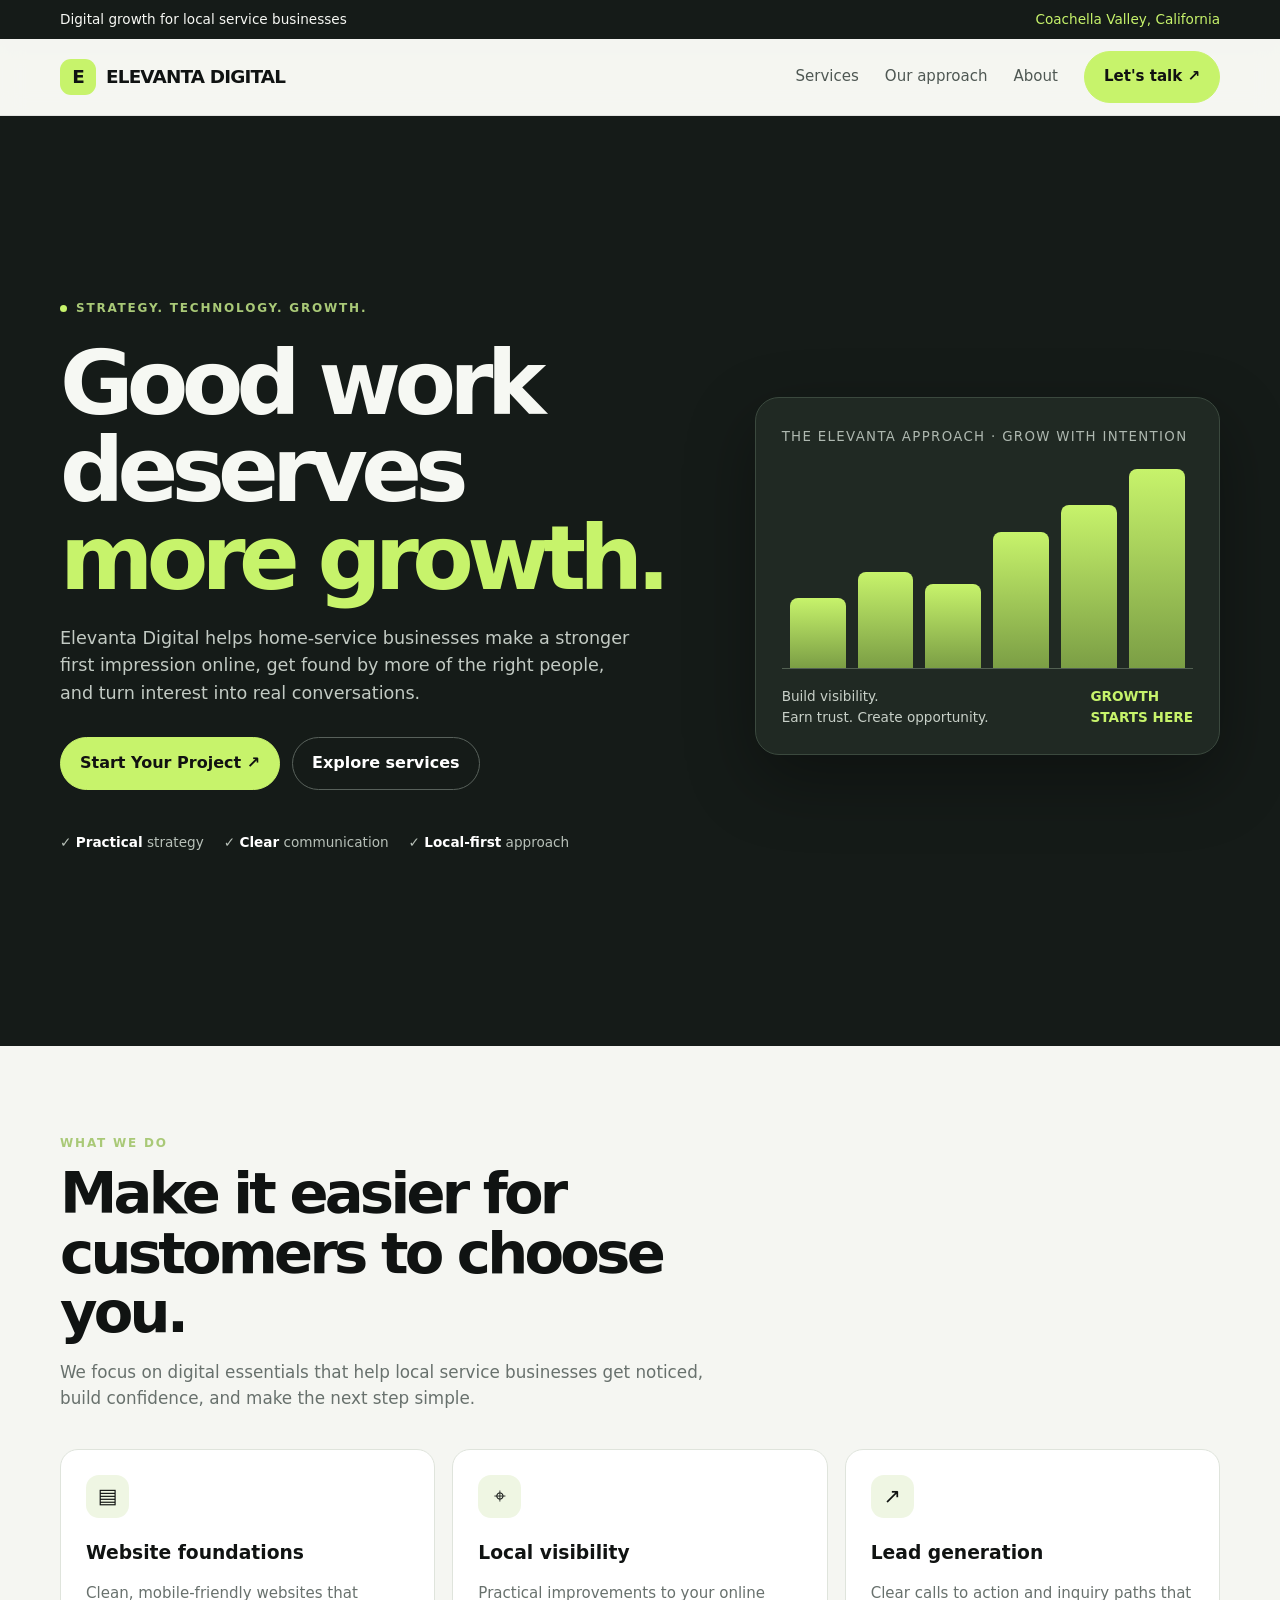
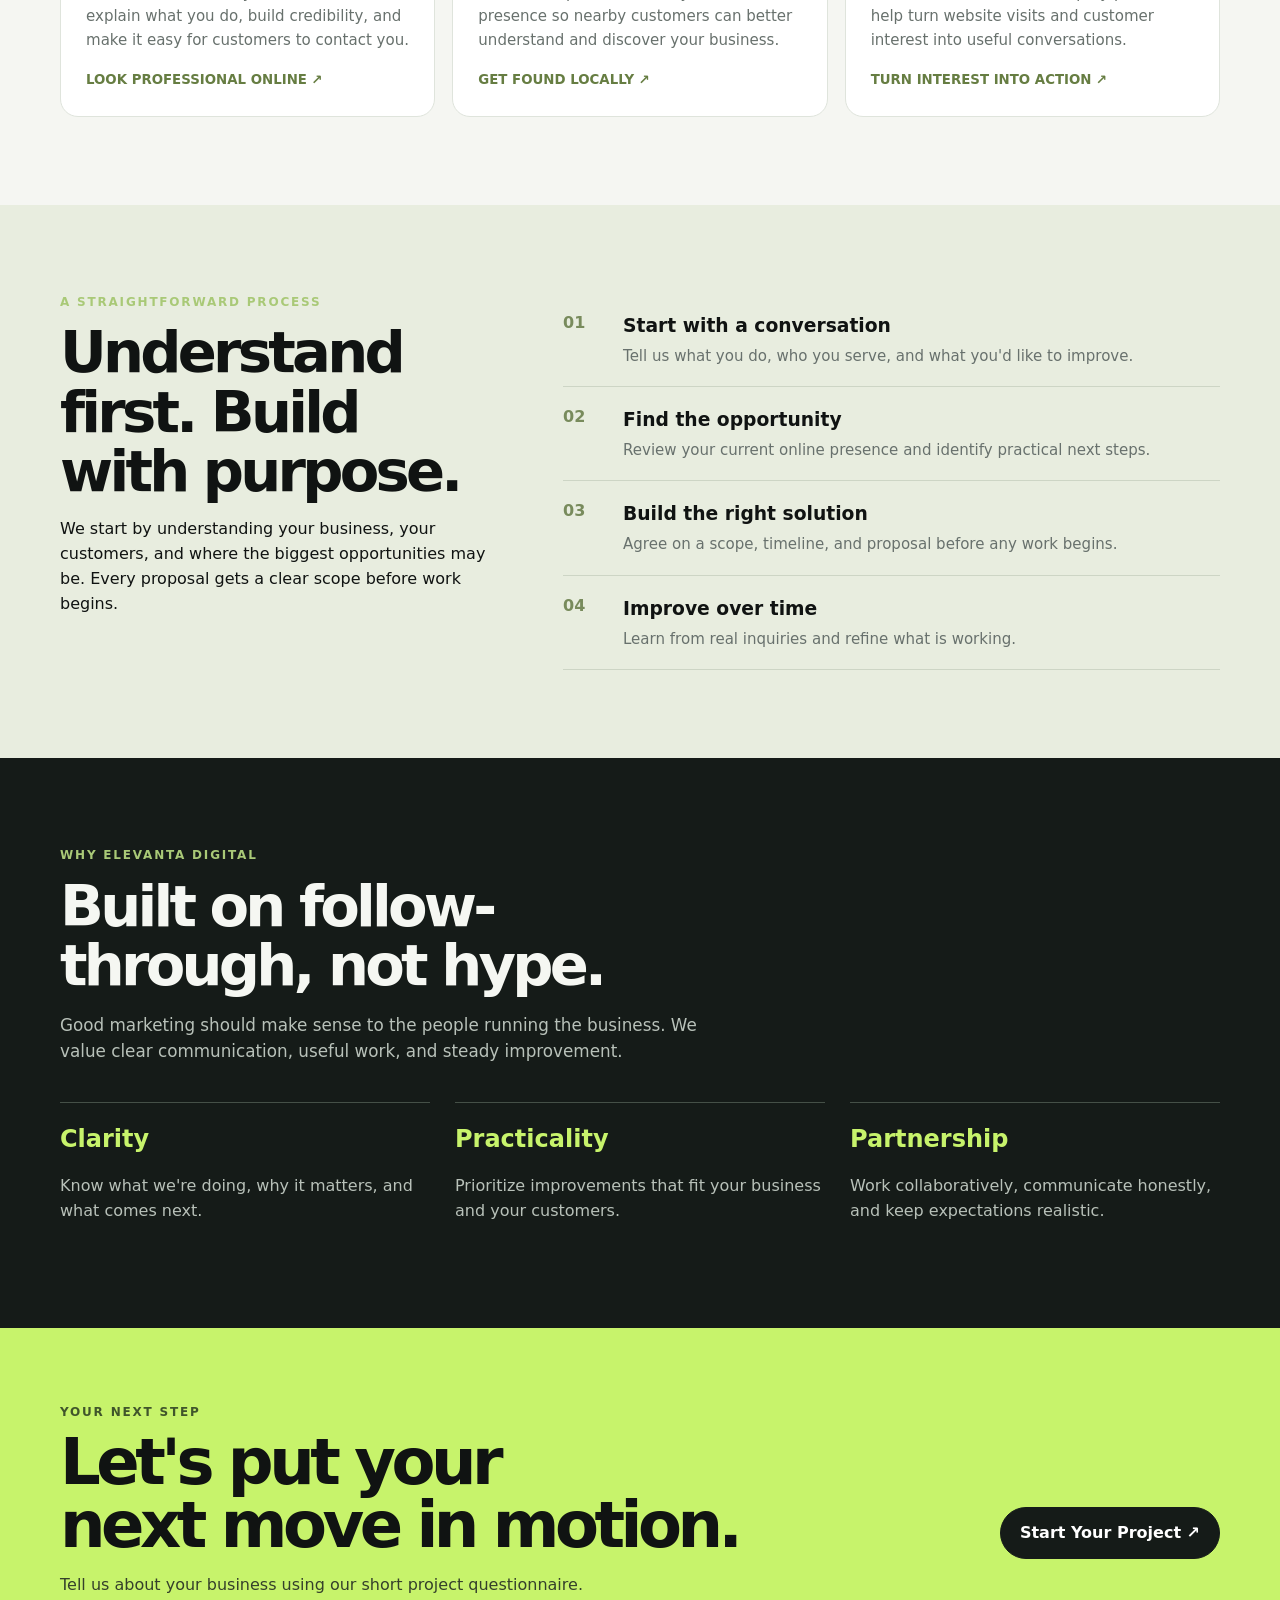
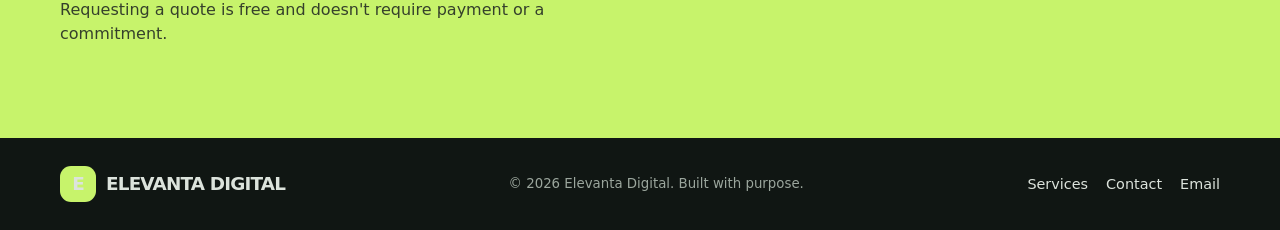
==== commit 2f606d1a: "Add files via upload" ====
--- a/index.html
+++ b/index.html
@@ -1,7 +1,23 @@
-<!doctype html><html lang="en"><head><meta charset="utf-8"><meta name="viewport" content="width=device-width,initial-scale=1"><meta name="description" content="Affordable, mobile-friendly websites for home-service businesses in Indio, Palm Desert, La Quinta and the Coachella Valley. Website packages start at $499."><meta name="robots" content="index,follow"><link rel="canonical" href="https://elevantadigital.github.io/"><meta property="og:type" content="website"><meta property="og:title" content="Elevanta Digital | Websites for Coachella Valley Businesses"><meta property="og:description" content="Affordable, mobile-friendly websites for home-service businesses in Indio, Palm Desert, La Quinta and the Coachella Valley. Website packages start at $499."><meta property="og:url" content="https://elevantadigital.github.io/"><meta name="theme-color" content="#07150f"><link rel="stylesheet" href="style.css"><title>Elevanta Digital | Websites for Coachella Valley Businesses</title></head><body><div class="top"><div class="wrap">Elevate Your Business Online · Coachella Valley, California</div></div><header><nav class="nav wrap" aria-label="Main navigation"><a class="brand" href="index.html"><b>E</b>ELEVANTA DIGITAL</a><div class="navlinks"><a href="index.html#services">Services</a><a href="index.html#pricing">Pricing</a><a href="index.html#examples">Examples</a><a href="index.html#faq">FAQ</a><a class="btn" href="start.html">Get a Quote</a></div></nav></header><main><section class="hero"><div class="wrap"><div class="eyebrow">Web design for local service businesses</div><h1>Good work deserves <em>more growth.</em></h1><p class="lead">Elevanta Digital creates practical, mobile-friendly websites for Coachella Valley home-service businesses. Show what you do, build credibility, and make it easier for customers to reach you.</p><div class="actions"><a class="btn" href="start.html">Start Your Project</a><a class="btn alt" href="#pricing">See Packages</a></div><p class="fine">Free project inquiry · No payment required to request a quote</p></div></section>
-<section id="services"><div class="wrap"><div class="eyebrow">What we do</div><h2>Make a stronger first impression.</h2><div class="grid"><article class="card"><h3>Website design</h3><p>Responsive pages with clear service descriptions, helpful calls to action, and contact options.</p></article><article class="card"><h3>Local SEO foundations</h3><p>Search-friendly titles, useful service-area content, and sensible page structure. Rankings are not guaranteed.</p></article><article class="card"><h3>Lead-friendly contact</h3><p>Click-to-call, email links, and quote forms designed to help customers get in touch.</p></article></div></div></section>
-<section id="pricing" class="strip"><div class="wrap"><div class="eyebrow">Transparent starting prices</div><h2>Find the right starting point.</h2><p class="lead">Every paid project begins with a written scope and agreement. Pricing depends on your requirements.</p><div class="grid"><article class="card"><h3>Starter Website</h3><div class="price">$499 <small>one-time starting rate</small></div><p>For businesses that need a simple online presence.</p><ul class="features"><li>One responsive webpage</li><li>Services and contact details</li><li>Click-to-call and email links</li><li>Basic on-page SEO</li><li>Two revision rounds</li><li>Estimated 7–10 business days after receiving all materials</li></ul><a class="btn alt" href="start.html">Ask About Starter</a></article><article class="card featured"><span class="tag">More room to grow</span><h3>Business Website</h3><div class="price">$999 <small>one-time starting rate</small></div><p>For businesses with several services or a gallery.</p><ul class="features"><li>Up to five responsive pages</li><li>Services, about, and gallery sections</li><li>Contact or quote-request form</li><li>Basic on-page SEO</li><li>Two revision rounds</li><li>Estimated 10–15 business days after receiving all materials</li></ul><a class="btn" href="start.html">Ask About Business</a></article><article class="card"><h3>Website Care</h3><div class="price">$99 <small>/ month starting rate</small></div><p>Optional support for eligible sites we manage.</p><ul class="features"><li>Basic availability checks</li><li>Minor fixes and content updates</li><li>Up to 45 minutes of edits per month</li><li>Email support</li><li>Monthly status summary</li><li>Additional work quoted separately</li></ul><a class="btn alt" href="start.html">Ask About Care</a></article></div><p class="fine">USD. Domain registration, paid hosting, paid tools, applicable taxes and extra features are excluded unless expressly included in a written quote. Timelines are estimates. No guaranteed rankings, leads, or uptime.</p></div></section>
-<section id="examples"><div class="wrap"><div class="eyebrow">Design concepts</div><h2>Examples of the style we can create.</h2><p class="lead">These are illustrative concepts, not completed client projects or testimonials. Final design depends on each customer's brand and content.</p><div class="grid"><article class="demo"><div class="demo-art pool"><span>Sample concept · Pool care</span><strong>Clear Water. Clear Service.</strong><small>Weekly maintenance · Repairs · Quote requests</small></div><div class="demo-copy"><h3>Pool Service Concept</h3><p>Service area, maintenance options, and an easy estimate request.</p></div></article><article class="demo"><div class="demo-art land"><span>Sample concept · Landscaping</span><strong>Outdoor Spaces, Reimagined.</strong><small>Landscape design · Maintenance · Galleries</small></div><div class="demo-copy"><h3>Landscaping Concept</h3><p>Project highlights, service descriptions, and consultation prompts.</p></div></article><article class="demo"><div class="demo-art clean"><span>Sample concept · Cleaning</span><strong>A Fresh Start for Every Space.</strong><small>Residential · Commercial · Scheduling</small></div><div class="demo-copy"><h3>Cleaning Service Concept</h3><p>Simple package information and mobile-friendly inquiries.</p></div></article></div></div></section>
-<section id="process" class="strip"><div class="wrap"><div class="eyebrow">How it works</div><h2>A straightforward process.</h2><div class="grid"><div class="card"><h3>01 · Tell us</h3><p>Share your business details and goals using our free project questionnaire.</p></div><div class="card"><h3>02 · Review the scope</h3><p>We discuss the work, timeline, and quote before any commitment.</p></div><div class="card"><h3>03 · Build and launch</h3><p>After agreement and required materials, we create the site for your review and approval.</p></div></div></div></section>
-<section id="faq" class="faq"><div class="wrap"><div class="eyebrow">Common questions</div><h2>Before we get started.</h2><details><summary>Is the quote request free?</summary><p>Yes. Completing the project questionnaire does not obligate you to purchase anything.</p></details><details><summary>Are domain and hosting fees included?</summary><p>Not automatically. Any third-party fees will be identified in your written quote. You should retain control of your domain and accounts.</p></details><details><summary>How long will my website take?</summary><p>Typical targets are 7–10 business days for Starter and 10–15 for Business after we receive all necessary materials. The agreed scope and availability can affect timing.</p></details><details><summary>Can you guarantee more customers or top search rankings?</summary><p>No. We design useful websites and implement basic on-page SEO, but results depend on many factors outside our control.</p></details><details><summary>What do you need from me?</summary><p>Usually your business details, service descriptions, contact information, logo if available, and permission to use any photos or other materials you provide.</p></details><details><summary>What happens before I pay?</summary><p>We provide a written scope and agreement identifying deliverables, payment terms, revisions, and responsibilities before accepting a paid project.</p></details></div></section>
-<section class="contact" id="contact"><div class="wrap"><div class="contactbox"><div class="eyebrow">Let's talk</div><h2>Ready for a website that works for your business?</h2><p class="lead">Tell us about your business using our project questionnaire. We'll review the details and discuss the next steps. No payment is collected by the form.</p><div class="actions"><a class="btn" href="start.html">Start Your Project</a><a class="btn alt" href="mailto:elevantadigital.business@gmail.com">Email Us</a></div><p class="fine">Serving Indio, La Quinta, Palm Desert, Coachella, Cathedral City, and surrounding communities remotely.</p></div></div></section></main><footer><div class="wrap foot"><span>© 2026 Elevanta Digital · Independent web design · Coachella Valley, CA</span><span><a href="privacy.html">Privacy</a> · <a href="terms.html">Service Information</a> · <a href="mailto:elevantadigital.business@gmail.com">Email</a></span></div></footer></body></html>+<!doctype html>
+<html lang="en">
+<head>
+<meta charset="utf-8">
+<meta name="viewport" content="width=device-width,initial-scale=1">
+<meta name="theme-color" content="#151b18">
+<meta name="description" content="Elevanta Digital helps Coachella Valley home-service businesses build professional websites, improve local visibility, and make it easier for customers to get in touch.">
+<title>Elevanta Digital | Strategy. Technology. Growth.</title>
+<style>
+:root{--ink:#101312;--muted:#68716d;--paper:#f5f6f2;--lime:#c7f36b;--dark:#151b18;--line:#dfe4dc;--max:1160px}*{box-sizing:border-box}html{scroll-behavior:smooth}body{margin:0;background:var(--paper);color:var(--ink);font-family:Inter,system-ui,-apple-system,"Segoe UI",sans-serif;line-height:1.55}a{color:inherit;text-decoration:none}.wrap{width:min(var(--max),calc(100% - 40px));margin:auto}.top{background:var(--dark);color:#f7f8f4;font-size:.85rem}.top .wrap{display:flex;justify-content:space-between;gap:12px;padding:9px 0}.top span:last-child{color:var(--lime)}header{position:sticky;top:0;z-index:5;background:#f5f6f2ed;backdrop-filter:blur(12px);border-bottom:1px solid #10131214}.nav{min-height:76px;display:flex;align-items:center;justify-content:space-between;gap:15px}.brand{display:flex;align-items:center;gap:10px;font-size:1.15rem;font-weight:900;letter-spacing:-.045em;white-space:nowrap}.mark{display:grid;place-items:center;flex-shrink:0;width:36px;height:36px;background:var(--lime);border-radius:11px}.links{display:flex;align-items:center;gap:26px;color:#4f5853;font-size:.94rem}.cta,.btn{display:inline-flex;align-items:center;justify-content:center;gap:9px;padding:13px 19px;border-radius:999px;background:var(--lime);color:#111;font-weight:800;border:1px solid var(--lime)}.hero{background:var(--dark);color:#f6f8f3;overflow:hidden}.hero-in{display:grid;grid-template-columns:1.15fr .85fr;gap:65px;align-items:center;padding:95px 0 105px}.eyebrow,.kicker{font-size:.75rem;text-transform:uppercase;letter-spacing:.15em;font-weight:900;color:#a9c977}.eyebrow:before{content:"";display:inline-block;width:7px;height:7px;border-radius:50%;background:var(--lime);margin-right:9px}h1{font-size:clamp(3.2rem,7vw,6rem);line-height:.98;letter-spacing:-.075em;margin:22px 0}.hero h1 em{font-style:normal;color:var(--lime)}.hero p{font-size:1.1rem;color:#c2cac3;max-width:570px}.actions{display:flex;gap:12px;flex-wrap:wrap;margin-top:30px}.btn.alt{background:transparent;color:#fff;border-color:#58615b}.proof{display:flex;gap:20px;flex-wrap:wrap;margin-top:42px;color:#b8c1b9;font-size:.85rem}.proof b{color:#fff}.visual{background:#202923;border:1px solid #3b493e;border-radius:24px;padding:26px;box-shadow:0 25px 70px #0005}.visual small{color:#aeb8b0;letter-spacing:.1em}.bars{height:220px;display:flex;align-items:end;gap:12px;padding:20px 8px 0;border-bottom:1px solid #526052}.bars i{flex:1;background:linear-gradient(var(--lime),#7b9e45);border-radius:8px 8px 0 0}.bars i:nth-child(1){height:35%}.bars i:nth-child(2){height:48%}.bars i:nth-child(3){height:42%}.bars i:nth-child(4){height:68%}.bars i:nth-child(5){height:82%}.bars i:nth-child(6){height:100%}.visual-foot{display:flex;justify-content:space-between;color:#c8d0c8;padding-top:17px;font-size:.85rem}.visual-foot b{color:var(--lime)}section{padding:88px 0}.head{max-width:680px;margin-bottom:38px}.head h2,.band h2{font-size:clamp(2.2rem,4.5vw,3.8rem);letter-spacing:-.065em;line-height:1.03;margin:12px 0}.head p{color:var(--muted);font-size:1.05rem}.cards{display:grid;grid-template-columns:repeat(3,1fr);gap:17px}.card{background:#fff;border:1px solid var(--line);border-radius:18px;padding:25px}.icon{width:43px;height:43px;display:grid;place-items:center;background:#eff6e3;border-radius:13px;font-size:1.3rem}.card h3{margin:20px 0 7px}.card p,.step p{color:var(--muted);font-size:.94rem}.card small{display:block;color:#667d42;font-weight:850;margin-top:18px}.band{background:#e8eddf}.band-in{display:grid;grid-template-columns:.8fr 1.2fr;gap:65px}.steps{display:grid}.step{display:grid;grid-template-columns:45px 1fr;gap:15px;padding:18px 0;border-bottom:1px solid #cdd5c5}.num{font-weight:900;color:#788b5c}.step h3{margin:0 0 5px}.step p{margin:0}.dark{background:var(--dark);color:#f5f7f2}.dark .head p{color:#b8c1b9}.values{display:grid;grid-template-columns:repeat(3,1fr);gap:25px}.value{border-top:1px solid #455047;padding-top:18px}.value b{color:var(--lime);font-size:1.5rem}.value p{color:#b8c1b9}.contact{background:var(--lime);padding:75px 0}.contact-in{display:flex;justify-content:space-between;align-items:center;gap:30px}.contact h2{font-size:clamp(2.4rem,5vw,4.3rem);line-height:.98;letter-spacing:-.07em;margin:10px 0}.contact p{max-width:570px;color:#35402b}.contact .btn{background:var(--dark);color:#fff;border-color:var(--dark);white-space:nowrap}footer{background:#101613;color:#dce3dc;padding:28px 0}.foot{display:flex;justify-content:space-between;align-items:center;gap:20px;flex-wrap:wrap}.foot small{color:#9ba69d}.footlinks{display:flex;gap:18px;font-size:.9rem}@media(max-width:820px){.hero-in,.band-in{grid-template-columns:1fr;gap:35px}.visual{max-width:500px}.cards,.values{grid-template-columns:1fr 1fr}.contact-in{align-items:flex-start;flex-direction:column}}@media(max-width:600px){.wrap{width:calc(100% - 30px)}.nav{min-height:66px}.brand{font-size:.9rem;gap:6px}.mark{width:30px;height:30px}.links{gap:13px;font-size:.8rem}.links a:not(.cta){display:none}.links .cta{padding:10px 12px}.hero-in{padding:65px 0 75px}section{padding:68px 0}.cards,.values{grid-template-columns:1fr}.top{font-size:.72rem}.proof{gap:10px}.contact{padding:62px 0}}
+</style>
+</head>
+<body>
+<div class="top"><div class="wrap"><span>Digital growth for local service businesses</span><span>Coachella Valley, California</span></div></div>
+<header><nav class="nav wrap" aria-label="Main navigation"><a class="brand" href="#home"><span class="mark">E</span>ELEVANTA DIGITAL</a><div class="links"><a href="#services">Services</a><a href="#process">Our approach</a><a href="#about">About</a><a class="cta" href="start.html">Let's talk ↗</a></div></nav></header>
+<main>
+<section class="hero" id="home"><div class="wrap hero-in"><div><div class="eyebrow">Strategy. Technology. Growth.</div><h1>Good work deserves <em>more growth.</em></h1><p>Elevanta Digital helps home-service businesses make a stronger first impression online, get found by more of the right people, and turn interest into real conversations.</p><div class="actions"><a class="btn" href="start.html">Start Your Project ↗</a><a class="btn alt" href="#services">Explore services</a></div><div class="proof"><span>✓ <b>Practical</b> strategy</span><span>✓ <b>Clear</b> communication</span><span>✓ <b>Local-first</b> approach</span></div></div><div class="visual"><small>THE ELEVANTA APPROACH · GROW WITH INTENTION</small><div class="bars" aria-hidden="true"><i></i><i></i><i></i><i></i><i></i><i></i></div><div class="visual-foot"><span>Build visibility.<br>Earn trust. Create opportunity.</span><b>GROWTH<br>STARTS HERE</b></div></div></div></section>
+<section id="services"><div class="wrap"><div class="head"><div class="kicker">What we do</div><h2>Make it easier for customers to choose you.</h2><p>We focus on digital essentials that help local service businesses get noticed, build confidence, and make the next step simple.</p></div><div class="cards"><article class="card"><div class="icon">▤</div><h3>Website foundations</h3><p>Clean, mobile-friendly websites that explain what you do, build credibility, and make it easy for customers to contact you.</p><small>LOOK PROFESSIONAL ONLINE ↗</small></article><article class="card"><div class="icon">⌖</div><h3>Local visibility</h3><p>Practical improvements to your online presence so nearby customers can better understand and discover your business.</p><small>GET FOUND LOCALLY ↗</small></article><article class="card"><div class="icon">↗</div><h3>Lead generation</h3><p>Clear calls to action and inquiry paths that help turn website visits and customer interest into useful conversations.</p><small>TURN INTEREST INTO ACTION ↗</small></article></div></div></section>
+<section class="band" id="process"><div class="wrap band-in"><div><div class="kicker">A straightforward process</div><h2>Understand first. Build with purpose.</h2><p>We start by understanding your business, your customers, and where the biggest opportunities may be. Every proposal gets a clear scope before work begins.</p></div><div class="steps"><div class="step"><div class="num">01</div><div><h3>Start with a conversation</h3><p>Tell us what you do, who you serve, and what you'd like to improve.</p></div></div><div class="step"><div class="num">02</div><div><h3>Find the opportunity</h3><p>Review your current online presence and identify practical next steps.</p></div></div><div class="step"><div class="num">03</div><div><h3>Build the right solution</h3><p>Agree on a scope, timeline, and proposal before any work begins.</p></div></div><div class="step"><div class="num">04</div><div><h3>Improve over time</h3><p>Learn from real inquiries and refine what is working.</p></div></div></div></div></section>
+<section class="dark" id="about"><div class="wrap"><div class="head"><div class="kicker">Why Elevanta Digital</div><h2>Built on follow-through, not hype.</h2><p>Good marketing should make sense to the people running the business. We value clear communication, useful work, and steady improvement.</p></div><div class="values"><div class="value"><b>Clarity</b><p>Know what we're doing, why it matters, and what comes next.</p></div><div class="value"><b>Practicality</b><p>Prioritize improvements that fit your business and your customers.</p></div><div class="value"><b>Partnership</b><p>Work collaboratively, communicate honestly, and keep expectations realistic.</p></div></div></div></section>
+<section class="contact" id="contact"><div class="wrap contact-in"><div><div class="kicker" style="color:#40552b">Your next step</div><h2>Let's put your<br>next move in motion.</h2><p>Tell us about your business using our short project questionnaire. Requesting a quote is free and doesn't require payment or a commitment.</p></div><a class="btn" href="start.html">Start Your Project ↗</a></div></section>
+</main><footer><div class="wrap foot"><a class="brand" href="#home"><span class="mark">E</span>ELEVANTA DIGITAL</a><small>© 2026 Elevanta Digital. Built with purpose.</small><div class="footlinks"><a href="#services">Services</a><a href="start.html">Contact</a><a href="mailto:elevantadigital.business@gmail.com">Email</a></div></div></footer>
+</body></html>
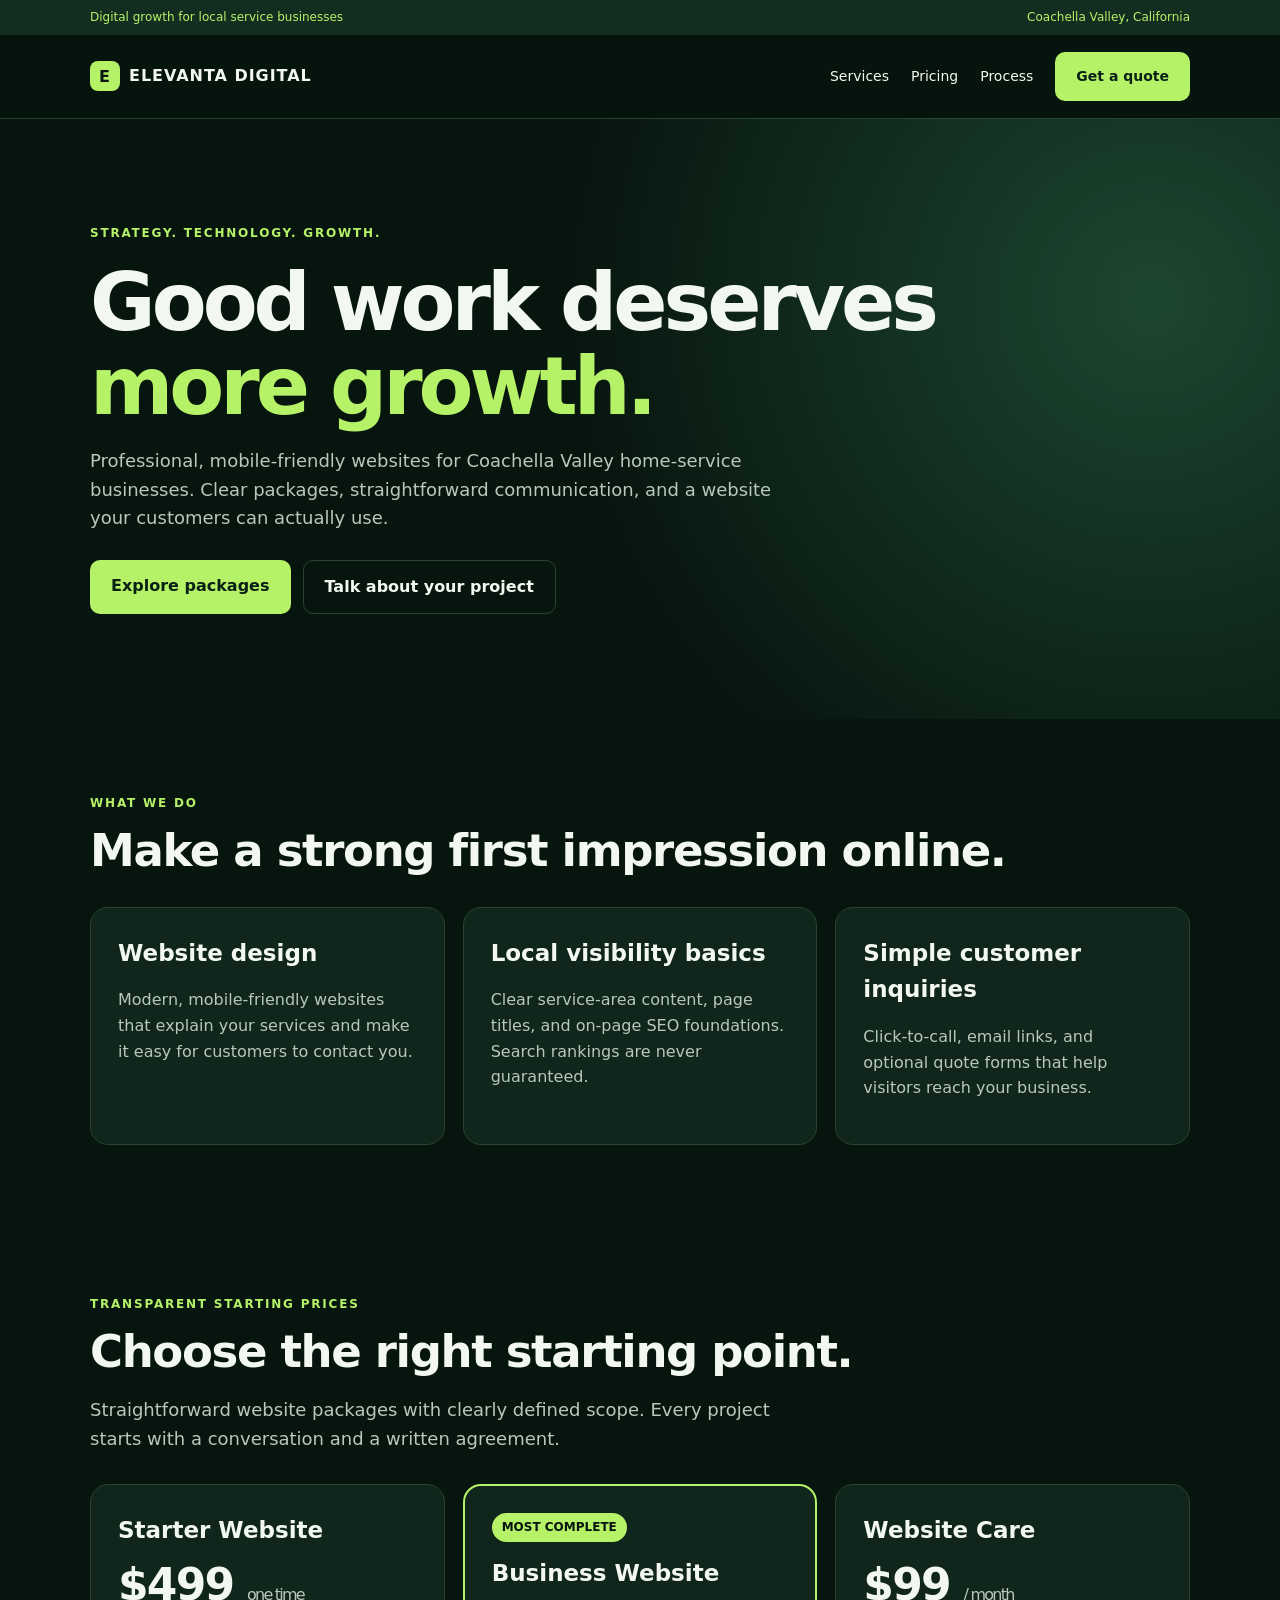
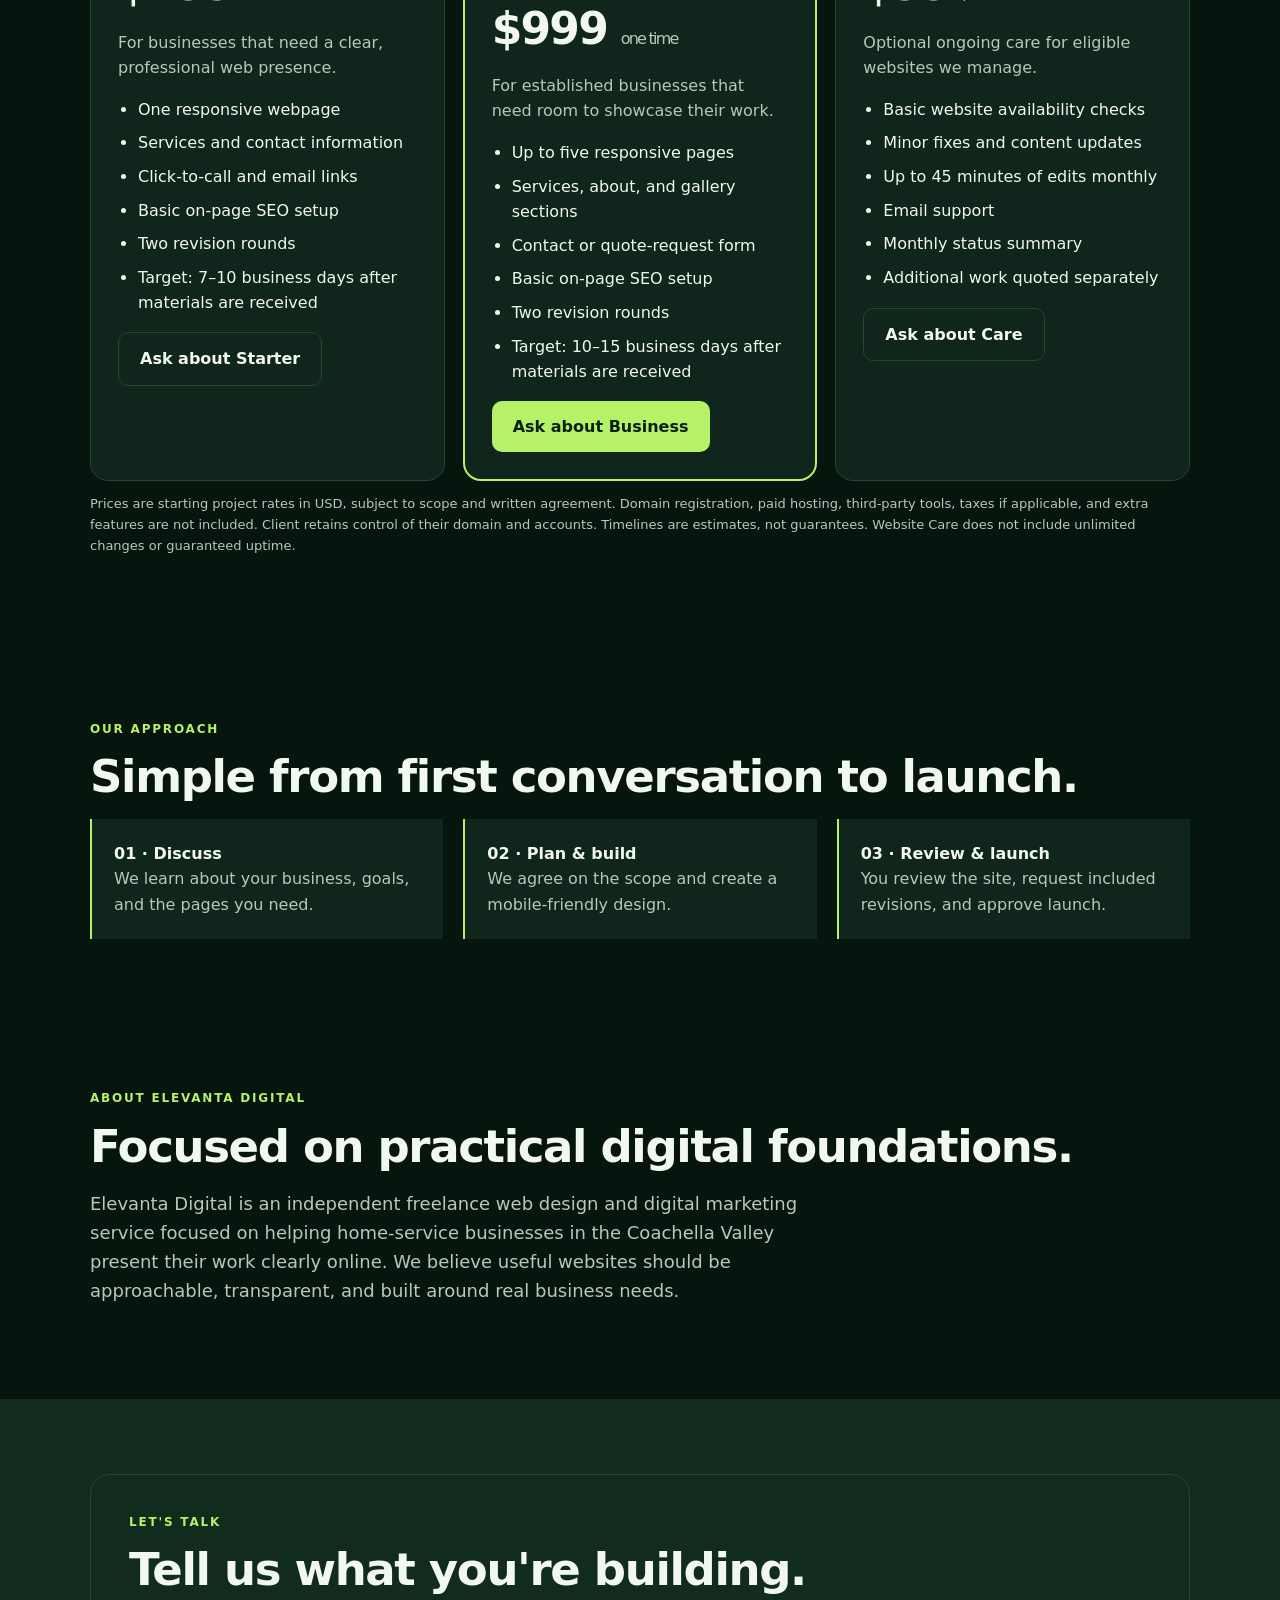
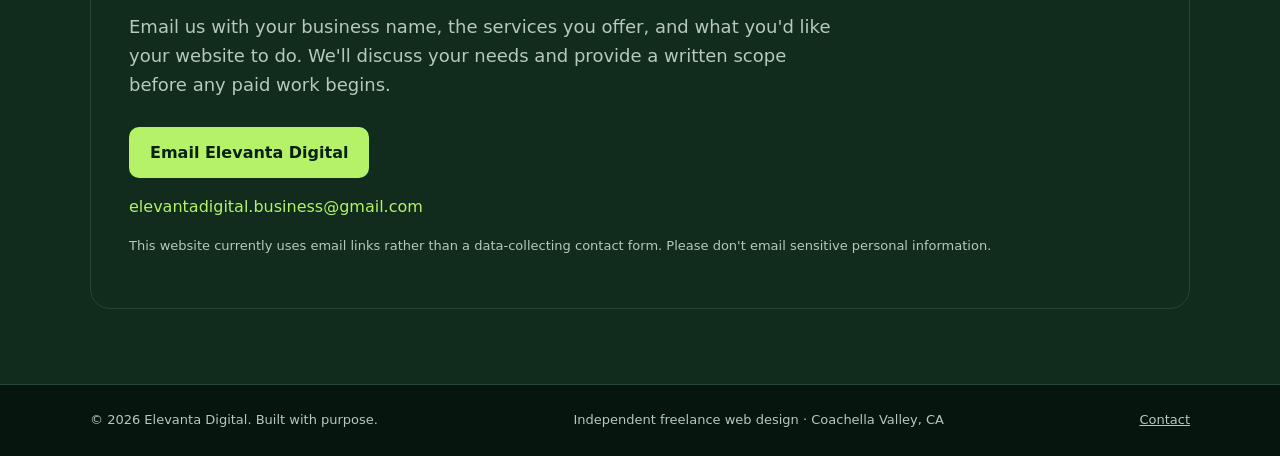
==== commit 7ba17334: "Add files via upload" ====
--- a/index.html
+++ b/index.html
@@ -1,23 +1,18 @@
 <!doctype html>
-<html lang="en">
-<head>
-<meta charset="utf-8">
-<meta name="viewport" content="width=device-width,initial-scale=1">
-<meta name="theme-color" content="#151b18">
-<meta name="description" content="Elevanta Digital helps Coachella Valley home-service businesses build professional websites, improve local visibility, and make it easier for customers to get in touch.">
-<title>Elevanta Digital | Strategy. Technology. Growth.</title>
-<style>
-:root{--ink:#101312;--muted:#68716d;--paper:#f5f6f2;--lime:#c7f36b;--dark:#151b18;--line:#dfe4dc;--max:1160px}*{box-sizing:border-box}html{scroll-behavior:smooth}body{margin:0;background:var(--paper);color:var(--ink);font-family:Inter,system-ui,-apple-system,"Segoe UI",sans-serif;line-height:1.55}a{color:inherit;text-decoration:none}.wrap{width:min(var(--max),calc(100% - 40px));margin:auto}.top{background:var(--dark);color:#f7f8f4;font-size:.85rem}.top .wrap{display:flex;justify-content:space-between;gap:12px;padding:9px 0}.top span:last-child{color:var(--lime)}header{position:sticky;top:0;z-index:5;background:#f5f6f2ed;backdrop-filter:blur(12px);border-bottom:1px solid #10131214}.nav{min-height:76px;display:flex;align-items:center;justify-content:space-between;gap:15px}.brand{display:flex;align-items:center;gap:10px;font-size:1.15rem;font-weight:900;letter-spacing:-.045em;white-space:nowrap}.mark{display:grid;place-items:center;flex-shrink:0;width:36px;height:36px;background:var(--lime);border-radius:11px}.links{display:flex;align-items:center;gap:26px;color:#4f5853;font-size:.94rem}.cta,.btn{display:inline-flex;align-items:center;justify-content:center;gap:9px;padding:13px 19px;border-radius:999px;background:var(--lime);color:#111;font-weight:800;border:1px solid var(--lime)}.hero{background:var(--dark);color:#f6f8f3;overflow:hidden}.hero-in{display:grid;grid-template-columns:1.15fr .85fr;gap:65px;align-items:center;padding:95px 0 105px}.eyebrow,.kicker{font-size:.75rem;text-transform:uppercase;letter-spacing:.15em;font-weight:900;color:#a9c977}.eyebrow:before{content:"";display:inline-block;width:7px;height:7px;border-radius:50%;background:var(--lime);margin-right:9px}h1{font-size:clamp(3.2rem,7vw,6rem);line-height:.98;letter-spacing:-.075em;margin:22px 0}.hero h1 em{font-style:normal;color:var(--lime)}.hero p{font-size:1.1rem;color:#c2cac3;max-width:570px}.actions{display:flex;gap:12px;flex-wrap:wrap;margin-top:30px}.btn.alt{background:transparent;color:#fff;border-color:#58615b}.proof{display:flex;gap:20px;flex-wrap:wrap;margin-top:42px;color:#b8c1b9;font-size:.85rem}.proof b{color:#fff}.visual{background:#202923;border:1px solid #3b493e;border-radius:24px;padding:26px;box-shadow:0 25px 70px #0005}.visual small{color:#aeb8b0;letter-spacing:.1em}.bars{height:220px;display:flex;align-items:end;gap:12px;padding:20px 8px 0;border-bottom:1px solid #526052}.bars i{flex:1;background:linear-gradient(var(--lime),#7b9e45);border-radius:8px 8px 0 0}.bars i:nth-child(1){height:35%}.bars i:nth-child(2){height:48%}.bars i:nth-child(3){height:42%}.bars i:nth-child(4){height:68%}.bars i:nth-child(5){height:82%}.bars i:nth-child(6){height:100%}.visual-foot{display:flex;justify-content:space-between;color:#c8d0c8;padding-top:17px;font-size:.85rem}.visual-foot b{color:var(--lime)}section{padding:88px 0}.head{max-width:680px;margin-bottom:38px}.head h2,.band h2{font-size:clamp(2.2rem,4.5vw,3.8rem);letter-spacing:-.065em;line-height:1.03;margin:12px 0}.head p{color:var(--muted);font-size:1.05rem}.cards{display:grid;grid-template-columns:repeat(3,1fr);gap:17px}.card{background:#fff;border:1px solid var(--line);border-radius:18px;padding:25px}.icon{width:43px;height:43px;display:grid;place-items:center;background:#eff6e3;border-radius:13px;font-size:1.3rem}.card h3{margin:20px 0 7px}.card p,.step p{color:var(--muted);font-size:.94rem}.card small{display:block;color:#667d42;font-weight:850;margin-top:18px}.band{background:#e8eddf}.band-in{display:grid;grid-template-columns:.8fr 1.2fr;gap:65px}.steps{display:grid}.step{display:grid;grid-template-columns:45px 1fr;gap:15px;padding:18px 0;border-bottom:1px solid #cdd5c5}.num{font-weight:900;color:#788b5c}.step h3{margin:0 0 5px}.step p{margin:0}.dark{background:var(--dark);color:#f5f7f2}.dark .head p{color:#b8c1b9}.values{display:grid;grid-template-columns:repeat(3,1fr);gap:25px}.value{border-top:1px solid #455047;padding-top:18px}.value b{color:var(--lime);font-size:1.5rem}.value p{color:#b8c1b9}.contact{background:var(--lime);padding:75px 0}.contact-in{display:flex;justify-content:space-between;align-items:center;gap:30px}.contact h2{font-size:clamp(2.4rem,5vw,4.3rem);line-height:.98;letter-spacing:-.07em;margin:10px 0}.contact p{max-width:570px;color:#35402b}.contact .btn{background:var(--dark);color:#fff;border-color:var(--dark);white-space:nowrap}footer{background:#101613;color:#dce3dc;padding:28px 0}.foot{display:flex;justify-content:space-between;align-items:center;gap:20px;flex-wrap:wrap}.foot small{color:#9ba69d}.footlinks{display:flex;gap:18px;font-size:.9rem}@media(max-width:820px){.hero-in,.band-in{grid-template-columns:1fr;gap:35px}.visual{max-width:500px}.cards,.values{grid-template-columns:1fr 1fr}.contact-in{align-items:flex-start;flex-direction:column}}@media(max-width:600px){.wrap{width:calc(100% - 30px)}.nav{min-height:66px}.brand{font-size:.9rem;gap:6px}.mark{width:30px;height:30px}.links{gap:13px;font-size:.8rem}.links a:not(.cta){display:none}.links .cta{padding:10px 12px}.hero-in{padding:65px 0 75px}section{padding:68px 0}.cards,.values{grid-template-columns:1fr}.top{font-size:.72rem}.proof{gap:10px}.contact{padding:62px 0}}
-</style>
-</head>
-<body>
+<html lang="en"><head><meta charset="utf-8"><meta name="viewport" content="width=device-width,initial-scale=1"><meta name="description" content="Elevanta Digital creates affordable, mobile-friendly websites for Coachella Valley home-service businesses. Transparent packages from $499."><title>Elevanta Digital | Websites for Local Businesses</title><style>
+:root{color-scheme:dark;--bg:#07150f;--panel:#10251b;--line:#294435;--lime:#b6f268;--text:#f2f8f0;--muted:#b7c8bd}*{box-sizing:border-box}html{scroll-behavior:smooth}body{margin:0;background:var(--bg);color:var(--text);font:16px/1.6 system-ui,-apple-system,Segoe UI,sans-serif}a{color:inherit}.wrap{width:min(1100px,92%);margin:auto}.top{background:#132e20;color:var(--lime);font-size:12px;padding:8px 0}.top .wrap{display:flex;justify-content:space-between;gap:12px;flex-wrap:wrap}header{border-bottom:1px solid var(--line);position:sticky;top:0;background:#07150ff0;backdrop-filter:blur(12px);z-index:3}.nav{display:flex;align-items:center;justify-content:space-between;gap:20px;padding:17px 0}.brand{font-weight:900;letter-spacing:.06em;text-decoration:none;white-space:nowrap}.mark{display:inline-grid;place-items:center;width:30px;height:30px;border-radius:8px;background:var(--lime);color:var(--bg);margin-right:9px}.links{display:flex;gap:22px;align-items:center;font-size:14px}.links a{text-decoration:none}.links a:hover{color:var(--lime)}.btn{display:inline-block;padding:13px 21px;border-radius:10px;background:var(--lime);color:#092015;text-decoration:none;font-weight:800}.btn.secondary{background:transparent;border:1px solid var(--line);color:var(--text)}section{padding:75px 0}.hero{padding:105px 0;background:radial-gradient(circle at 90% 30%,#1d4630,transparent 48%)}.eyebrow,.kicker{color:var(--lime);font-weight:800;text-transform:uppercase;letter-spacing:.15em;font-size:12px}h1{font-size:clamp(42px,7vw,80px);line-height:1.05;letter-spacing:-.05em;max-width:850px;margin:18px 0}h1 em{font-style:normal;color:var(--lime)}h2{font-size:clamp(30px,4vw,45px);line-height:1.15;letter-spacing:-.03em;margin:12px 0 16px}.lead{max-width:720px;color:var(--muted);font-size:18px}.actions{display:flex;gap:12px;flex-wrap:wrap;margin-top:27px}.grid{display:grid;grid-template-columns:repeat(3,1fr);gap:18px;margin-top:30px}.card{border:1px solid var(--line);background:var(--panel);padding:27px;border-radius:18px}.card h3{margin:0 0 8px;font-size:23px}.card p{color:var(--muted)}.price{font-size:44px;font-weight:900;letter-spacing:-.04em;line-height:1.3}.price small{font-size:16px;font-weight:500;color:var(--muted)}.features{padding-left:20px;min-height:195px}.features li{margin:8px 0}.featured{border:2px solid var(--lime)}.pill{font-size:12px;color:#07150f;background:var(--lime);border-radius:99px;padding:5px 10px;font-weight:800;display:inline-block;margin-bottom:13px}.fine{font-size:13px;color:var(--muted)}.steps{display:grid;grid-template-columns:repeat(3,1fr);gap:20px}.step{padding:22px;border-left:2px solid var(--lime);background:var(--panel)}.step strong{display:block}.step span{color:var(--muted)}.contact{background:#112b1d}.contact-box{padding:38px;border:1px solid var(--line);border-radius:20px}.email{color:var(--lime);overflow-wrap:anywhere}.foot{display:flex;justify-content:space-between;flex-wrap:wrap;gap:12px;padding:25px 0;color:var(--muted);font-size:13px}footer{border-top:1px solid var(--line)}@media(max-width:850px){.grid{grid-template-columns:1fr}.steps{grid-template-columns:1fr}.links{gap:10px}.links a:not(.btn){display:none}.links .btn{padding:9px 11px}.brand{font-size:13px}.hero{padding:75px 0}.features{min-height:0}}@media(max-width:390px){.top .wrap span:last-child{display:none}}
+</style></head><body>
 <div class="top"><div class="wrap"><span>Digital growth for local service businesses</span><span>Coachella Valley, California</span></div></div>
-<header><nav class="nav wrap" aria-label="Main navigation"><a class="brand" href="#home"><span class="mark">E</span>ELEVANTA DIGITAL</a><div class="links"><a href="#services">Services</a><a href="#process">Our approach</a><a href="#about">About</a><a class="cta" href="start.html">Let's talk ↗</a></div></nav></header>
-<main>
-<section class="hero" id="home"><div class="wrap hero-in"><div><div class="eyebrow">Strategy. Technology. Growth.</div><h1>Good work deserves <em>more growth.</em></h1><p>Elevanta Digital helps home-service businesses make a stronger first impression online, get found by more of the right people, and turn interest into real conversations.</p><div class="actions"><a class="btn" href="start.html">Start Your Project ↗</a><a class="btn alt" href="#services">Explore services</a></div><div class="proof"><span>✓ <b>Practical</b> strategy</span><span>✓ <b>Clear</b> communication</span><span>✓ <b>Local-first</b> approach</span></div></div><div class="visual"><small>THE ELEVANTA APPROACH · GROW WITH INTENTION</small><div class="bars" aria-hidden="true"><i></i><i></i><i></i><i></i><i></i><i></i></div><div class="visual-foot"><span>Build visibility.<br>Earn trust. Create opportunity.</span><b>GROWTH<br>STARTS HERE</b></div></div></div></section>
-<section id="services"><div class="wrap"><div class="head"><div class="kicker">What we do</div><h2>Make it easier for customers to choose you.</h2><p>We focus on digital essentials that help local service businesses get noticed, build confidence, and make the next step simple.</p></div><div class="cards"><article class="card"><div class="icon">▤</div><h3>Website foundations</h3><p>Clean, mobile-friendly websites that explain what you do, build credibility, and make it easy for customers to contact you.</p><small>LOOK PROFESSIONAL ONLINE ↗</small></article><article class="card"><div class="icon">⌖</div><h3>Local visibility</h3><p>Practical improvements to your online presence so nearby customers can better understand and discover your business.</p><small>GET FOUND LOCALLY ↗</small></article><article class="card"><div class="icon">↗</div><h3>Lead generation</h3><p>Clear calls to action and inquiry paths that help turn website visits and customer interest into useful conversations.</p><small>TURN INTEREST INTO ACTION ↗</small></article></div></div></section>
-<section class="band" id="process"><div class="wrap band-in"><div><div class="kicker">A straightforward process</div><h2>Understand first. Build with purpose.</h2><p>We start by understanding your business, your customers, and where the biggest opportunities may be. Every proposal gets a clear scope before work begins.</p></div><div class="steps"><div class="step"><div class="num">01</div><div><h3>Start with a conversation</h3><p>Tell us what you do, who you serve, and what you'd like to improve.</p></div></div><div class="step"><div class="num">02</div><div><h3>Find the opportunity</h3><p>Review your current online presence and identify practical next steps.</p></div></div><div class="step"><div class="num">03</div><div><h3>Build the right solution</h3><p>Agree on a scope, timeline, and proposal before any work begins.</p></div></div><div class="step"><div class="num">04</div><div><h3>Improve over time</h3><p>Learn from real inquiries and refine what is working.</p></div></div></div></div></section>
-<section class="dark" id="about"><div class="wrap"><div class="head"><div class="kicker">Why Elevanta Digital</div><h2>Built on follow-through, not hype.</h2><p>Good marketing should make sense to the people running the business. We value clear communication, useful work, and steady improvement.</p></div><div class="values"><div class="value"><b>Clarity</b><p>Know what we're doing, why it matters, and what comes next.</p></div><div class="value"><b>Practicality</b><p>Prioritize improvements that fit your business and your customers.</p></div><div class="value"><b>Partnership</b><p>Work collaboratively, communicate honestly, and keep expectations realistic.</p></div></div></div></section>
-<section class="contact" id="contact"><div class="wrap contact-in"><div><div class="kicker" style="color:#40552b">Your next step</div><h2>Let's put your<br>next move in motion.</h2><p>Tell us about your business using our short project questionnaire. Requesting a quote is free and doesn't require payment or a commitment.</p></div><a class="btn" href="start.html">Start Your Project ↗</a></div></section>
-</main><footer><div class="wrap foot"><a class="brand" href="#home"><span class="mark">E</span>ELEVANTA DIGITAL</a><small>© 2026 Elevanta Digital. Built with purpose.</small><div class="footlinks"><a href="#services">Services</a><a href="start.html">Contact</a><a href="mailto:elevantadigital.business@gmail.com">Email</a></div></div></footer>
+<header><nav class="nav wrap" aria-label="Main navigation"><a class="brand" href="#home"><span class="mark">E</span>ELEVANTA DIGITAL</a><div class="links"><a href="#services">Services</a><a href="#pricing">Pricing</a><a href="#process">Process</a><a class="btn" href="#contact">Get a quote</a></div></nav></header>
+<main><section class="hero" id="home"><div class="wrap"><div class="eyebrow">Strategy. Technology. Growth.</div><h1>Good work deserves <em>more growth.</em></h1><p class="lead">Professional, mobile-friendly websites for Coachella Valley home-service businesses. Clear packages, straightforward communication, and a website your customers can actually use.</p><div class="actions"><a class="btn" href="#pricing">Explore packages</a><a class="btn secondary" href="#contact">Talk about your project</a></div></div></section>
+<section id="services"><div class="wrap"><div class="kicker">What we do</div><h2>Make a strong first impression online.</h2><div class="grid"><article class="card"><h3>Website design</h3><p>Modern, mobile-friendly websites that explain your services and make it easy for customers to contact you.</p></article><article class="card"><h3>Local visibility basics</h3><p>Clear service-area content, page titles, and on-page SEO foundations. Search rankings are never guaranteed.</p></article><article class="card"><h3>Simple customer inquiries</h3><p>Click-to-call, email links, and optional quote forms that help visitors reach your business.</p></article></div></div></section>
+<section id="pricing"><div class="wrap"><div class="kicker">Transparent starting prices</div><h2>Choose the right starting point.</h2><p class="lead">Straightforward website packages with clearly defined scope. Every project starts with a conversation and a written agreement.</p><div class="grid">
+<article class="card"><h3>Starter Website</h3><div class="price">$499 <small>one time</small></div><p>For businesses that need a clear, professional web presence.</p><ul class="features"><li>One responsive webpage</li><li>Services and contact information</li><li>Click-to-call and email links</li><li>Basic on-page SEO setup</li><li>Two revision rounds</li><li>Target: 7–10 business days after materials are received</li></ul><a class="btn secondary" href="mailto:elevantadigital.business@gmail.com?subject=Starter%20Website%20Inquiry">Ask about Starter</a></article>
+<article class="card featured"><span class="pill">MOST COMPLETE</span><h3>Business Website</h3><div class="price">$999 <small>one time</small></div><p>For established businesses that need room to showcase their work.</p><ul class="features"><li>Up to five responsive pages</li><li>Services, about, and gallery sections</li><li>Contact or quote-request form</li><li>Basic on-page SEO setup</li><li>Two revision rounds</li><li>Target: 10–15 business days after materials are received</li></ul><a class="btn" href="mailto:elevantadigital.business@gmail.com?subject=Business%20Website%20Inquiry">Ask about Business</a></article>
+<article class="card"><h3>Website Care</h3><div class="price">$99 <small>/ month</small></div><p>Optional ongoing care for eligible websites we manage.</p><ul class="features"><li>Basic website availability checks</li><li>Minor fixes and content updates</li><li>Up to 45 minutes of edits monthly</li><li>Email support</li><li>Monthly status summary</li><li>Additional work quoted separately</li></ul><a class="btn secondary" href="mailto:elevantadigital.business@gmail.com?subject=Website%20Care%20Inquiry">Ask about Care</a></article>
+</div><p class="fine">Prices are starting project rates in USD, subject to scope and written agreement. Domain registration, paid hosting, third-party tools, taxes if applicable, and extra features are not included. Client retains control of their domain and accounts. Timelines are estimates, not guarantees. Website Care does not include unlimited changes or guaranteed uptime.</p></div></section>
+<section id="process"><div class="wrap"><div class="kicker">Our approach</div><h2>Simple from first conversation to launch.</h2><div class="steps"><div class="step"><strong>01 · Discuss</strong><span>We learn about your business, goals, and the pages you need.</span></div><div class="step"><strong>02 · Plan & build</strong><span>We agree on the scope and create a mobile-friendly design.</span></div><div class="step"><strong>03 · Review & launch</strong><span>You review the site, request included revisions, and approve launch.</span></div></div></div></section>
+<section id="about"><div class="wrap"><div class="kicker">About Elevanta Digital</div><h2>Focused on practical digital foundations.</h2><p class="lead">Elevanta Digital is an independent freelance web design and digital marketing service focused on helping home-service businesses in the Coachella Valley present their work clearly online. We believe useful websites should be approachable, transparent, and built around real business needs.</p></div></section>
+<section id="contact" class="contact"><div class="wrap"><div class="contact-box"><div class="kicker">Let's talk</div><h2>Tell us what you're building.</h2><p class="lead">Email us with your business name, the services you offer, and what you'd like your website to do. We'll discuss your needs and provide a written scope before any paid work begins.</p><div class="actions"><a class="btn" href="mailto:elevantadigital.business@gmail.com?subject=Website%20Project%20Inquiry">Email Elevanta Digital</a></div><p class="email">elevantadigital.business@gmail.com</p><p class="fine">This website currently uses email links rather than a data-collecting contact form. Please don't email sensitive personal information.</p></div></div></section></main>
+<footer><div class="wrap foot"><span>© 2026 Elevanta Digital. Built with purpose.</span><span>Independent freelance web design · Coachella Valley, CA</span><a href="mailto:elevantadigital.business@gmail.com">Contact</a></div></footer>
 </body></html>
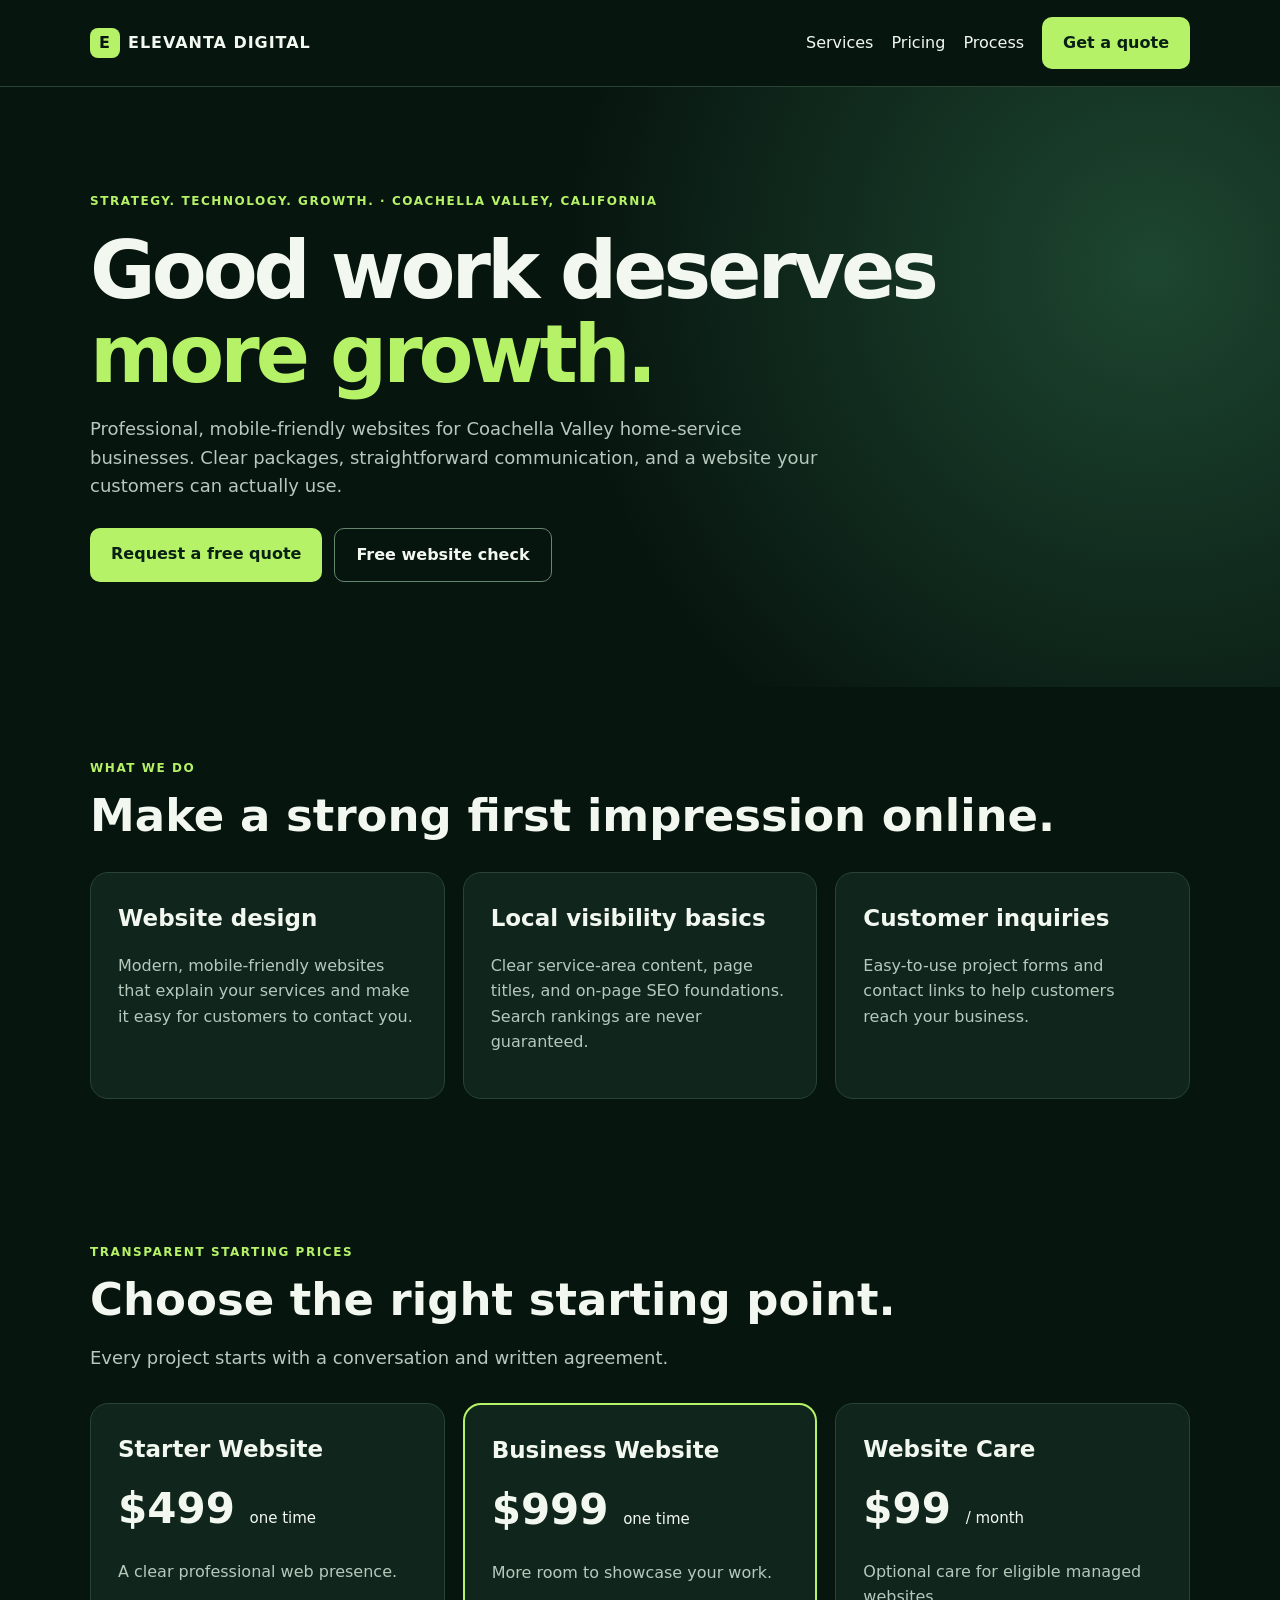
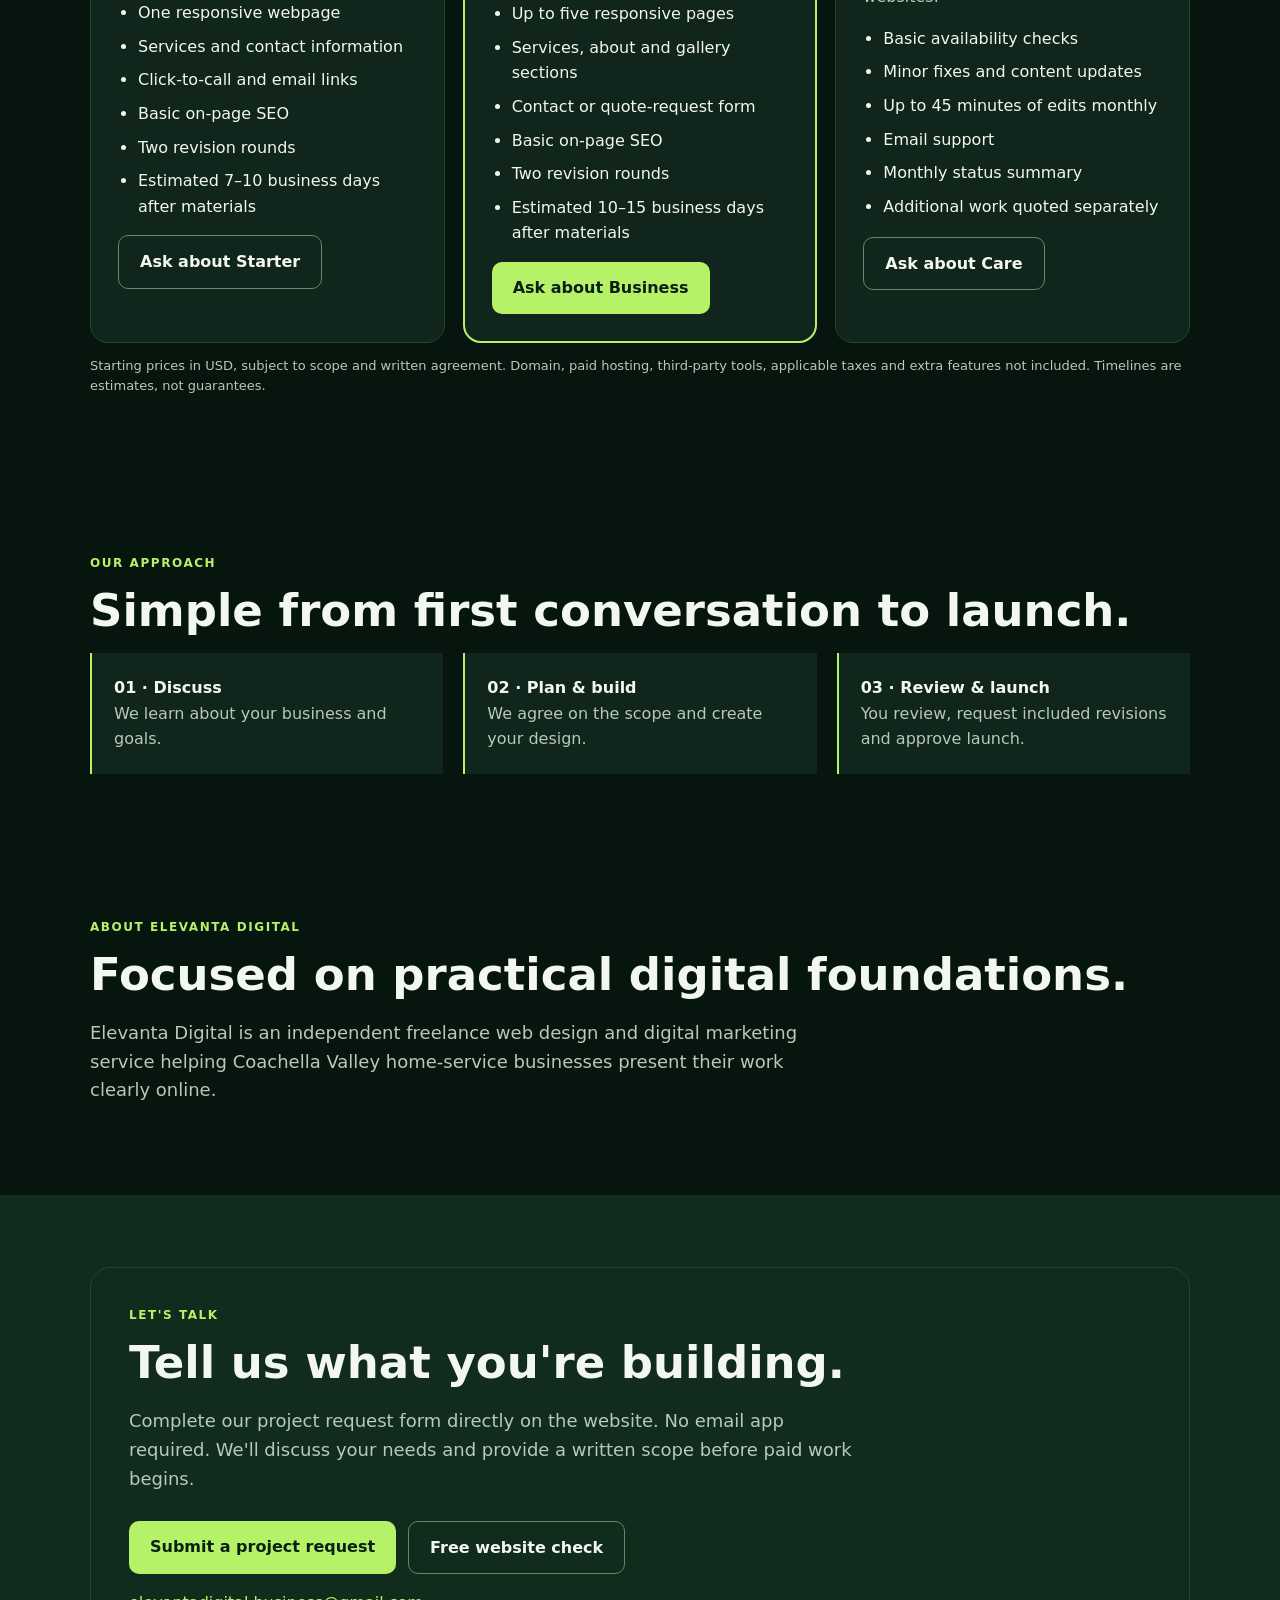
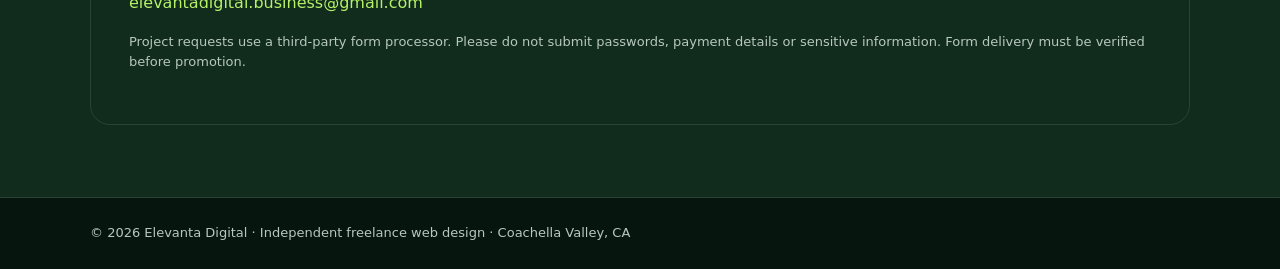
==== commit 6b1a5d24: "Add files via upload" ====
--- a/index.html
+++ b/index.html
@@ -1,18 +1,8 @@
-<!doctype html>
-<html lang="en"><head><meta charset="utf-8"><meta name="viewport" content="width=device-width,initial-scale=1"><meta name="description" content="Elevanta Digital creates affordable, mobile-friendly websites for Coachella Valley home-service businesses. Transparent packages from $499."><title>Elevanta Digital | Websites for Local Businesses</title><style>
-:root{color-scheme:dark;--bg:#07150f;--panel:#10251b;--line:#294435;--lime:#b6f268;--text:#f2f8f0;--muted:#b7c8bd}*{box-sizing:border-box}html{scroll-behavior:smooth}body{margin:0;background:var(--bg);color:var(--text);font:16px/1.6 system-ui,-apple-system,Segoe UI,sans-serif}a{color:inherit}.wrap{width:min(1100px,92%);margin:auto}.top{background:#132e20;color:var(--lime);font-size:12px;padding:8px 0}.top .wrap{display:flex;justify-content:space-between;gap:12px;flex-wrap:wrap}header{border-bottom:1px solid var(--line);position:sticky;top:0;background:#07150ff0;backdrop-filter:blur(12px);z-index:3}.nav{display:flex;align-items:center;justify-content:space-between;gap:20px;padding:17px 0}.brand{font-weight:900;letter-spacing:.06em;text-decoration:none;white-space:nowrap}.mark{display:inline-grid;place-items:center;width:30px;height:30px;border-radius:8px;background:var(--lime);color:var(--bg);margin-right:9px}.links{display:flex;gap:22px;align-items:center;font-size:14px}.links a{text-decoration:none}.links a:hover{color:var(--lime)}.btn{display:inline-block;padding:13px 21px;border-radius:10px;background:var(--lime);color:#092015;text-decoration:none;font-weight:800}.btn.secondary{background:transparent;border:1px solid var(--line);color:var(--text)}section{padding:75px 0}.hero{padding:105px 0;background:radial-gradient(circle at 90% 30%,#1d4630,transparent 48%)}.eyebrow,.kicker{color:var(--lime);font-weight:800;text-transform:uppercase;letter-spacing:.15em;font-size:12px}h1{font-size:clamp(42px,7vw,80px);line-height:1.05;letter-spacing:-.05em;max-width:850px;margin:18px 0}h1 em{font-style:normal;color:var(--lime)}h2{font-size:clamp(30px,4vw,45px);line-height:1.15;letter-spacing:-.03em;margin:12px 0 16px}.lead{max-width:720px;color:var(--muted);font-size:18px}.actions{display:flex;gap:12px;flex-wrap:wrap;margin-top:27px}.grid{display:grid;grid-template-columns:repeat(3,1fr);gap:18px;margin-top:30px}.card{border:1px solid var(--line);background:var(--panel);padding:27px;border-radius:18px}.card h3{margin:0 0 8px;font-size:23px}.card p{color:var(--muted)}.price{font-size:44px;font-weight:900;letter-spacing:-.04em;line-height:1.3}.price small{font-size:16px;font-weight:500;color:var(--muted)}.features{padding-left:20px;min-height:195px}.features li{margin:8px 0}.featured{border:2px solid var(--lime)}.pill{font-size:12px;color:#07150f;background:var(--lime);border-radius:99px;padding:5px 10px;font-weight:800;display:inline-block;margin-bottom:13px}.fine{font-size:13px;color:var(--muted)}.steps{display:grid;grid-template-columns:repeat(3,1fr);gap:20px}.step{padding:22px;border-left:2px solid var(--lime);background:var(--panel)}.step strong{display:block}.step span{color:var(--muted)}.contact{background:#112b1d}.contact-box{padding:38px;border:1px solid var(--line);border-radius:20px}.email{color:var(--lime);overflow-wrap:anywhere}.foot{display:flex;justify-content:space-between;flex-wrap:wrap;gap:12px;padding:25px 0;color:var(--muted);font-size:13px}footer{border-top:1px solid var(--line)}@media(max-width:850px){.grid{grid-template-columns:1fr}.steps{grid-template-columns:1fr}.links{gap:10px}.links a:not(.btn){display:none}.links .btn{padding:9px 11px}.brand{font-size:13px}.hero{padding:75px 0}.features{min-height:0}}@media(max-width:390px){.top .wrap span:last-child{display:none}}
-</style></head><body>
-<div class="top"><div class="wrap"><span>Digital growth for local service businesses</span><span>Coachella Valley, California</span></div></div>
-<header><nav class="nav wrap" aria-label="Main navigation"><a class="brand" href="#home"><span class="mark">E</span>ELEVANTA DIGITAL</a><div class="links"><a href="#services">Services</a><a href="#pricing">Pricing</a><a href="#process">Process</a><a class="btn" href="#contact">Get a quote</a></div></nav></header>
-<main><section class="hero" id="home"><div class="wrap"><div class="eyebrow">Strategy. Technology. Growth.</div><h1>Good work deserves <em>more growth.</em></h1><p class="lead">Professional, mobile-friendly websites for Coachella Valley home-service businesses. Clear packages, straightforward communication, and a website your customers can actually use.</p><div class="actions"><a class="btn" href="#pricing">Explore packages</a><a class="btn secondary" href="#contact">Talk about your project</a></div></div></section>
-<section id="services"><div class="wrap"><div class="kicker">What we do</div><h2>Make a strong first impression online.</h2><div class="grid"><article class="card"><h3>Website design</h3><p>Modern, mobile-friendly websites that explain your services and make it easy for customers to contact you.</p></article><article class="card"><h3>Local visibility basics</h3><p>Clear service-area content, page titles, and on-page SEO foundations. Search rankings are never guaranteed.</p></article><article class="card"><h3>Simple customer inquiries</h3><p>Click-to-call, email links, and optional quote forms that help visitors reach your business.</p></article></div></div></section>
-<section id="pricing"><div class="wrap"><div class="kicker">Transparent starting prices</div><h2>Choose the right starting point.</h2><p class="lead">Straightforward website packages with clearly defined scope. Every project starts with a conversation and a written agreement.</p><div class="grid">
-<article class="card"><h3>Starter Website</h3><div class="price">$499 <small>one time</small></div><p>For businesses that need a clear, professional web presence.</p><ul class="features"><li>One responsive webpage</li><li>Services and contact information</li><li>Click-to-call and email links</li><li>Basic on-page SEO setup</li><li>Two revision rounds</li><li>Target: 7–10 business days after materials are received</li></ul><a class="btn secondary" href="mailto:elevantadigital.business@gmail.com?subject=Starter%20Website%20Inquiry">Ask about Starter</a></article>
-<article class="card featured"><span class="pill">MOST COMPLETE</span><h3>Business Website</h3><div class="price">$999 <small>one time</small></div><p>For established businesses that need room to showcase their work.</p><ul class="features"><li>Up to five responsive pages</li><li>Services, about, and gallery sections</li><li>Contact or quote-request form</li><li>Basic on-page SEO setup</li><li>Two revision rounds</li><li>Target: 10–15 business days after materials are received</li></ul><a class="btn" href="mailto:elevantadigital.business@gmail.com?subject=Business%20Website%20Inquiry">Ask about Business</a></article>
-<article class="card"><h3>Website Care</h3><div class="price">$99 <small>/ month</small></div><p>Optional ongoing care for eligible websites we manage.</p><ul class="features"><li>Basic website availability checks</li><li>Minor fixes and content updates</li><li>Up to 45 minutes of edits monthly</li><li>Email support</li><li>Monthly status summary</li><li>Additional work quoted separately</li></ul><a class="btn secondary" href="mailto:elevantadigital.business@gmail.com?subject=Website%20Care%20Inquiry">Ask about Care</a></article>
-</div><p class="fine">Prices are starting project rates in USD, subject to scope and written agreement. Domain registration, paid hosting, third-party tools, taxes if applicable, and extra features are not included. Client retains control of their domain and accounts. Timelines are estimates, not guarantees. Website Care does not include unlimited changes or guaranteed uptime.</p></div></section>
-<section id="process"><div class="wrap"><div class="kicker">Our approach</div><h2>Simple from first conversation to launch.</h2><div class="steps"><div class="step"><strong>01 · Discuss</strong><span>We learn about your business, goals, and the pages you need.</span></div><div class="step"><strong>02 · Plan & build</strong><span>We agree on the scope and create a mobile-friendly design.</span></div><div class="step"><strong>03 · Review & launch</strong><span>You review the site, request included revisions, and approve launch.</span></div></div></div></section>
-<section id="about"><div class="wrap"><div class="kicker">About Elevanta Digital</div><h2>Focused on practical digital foundations.</h2><p class="lead">Elevanta Digital is an independent freelance web design and digital marketing service focused on helping home-service businesses in the Coachella Valley present their work clearly online. We believe useful websites should be approachable, transparent, and built around real business needs.</p></div></section>
-<section id="contact" class="contact"><div class="wrap"><div class="contact-box"><div class="kicker">Let's talk</div><h2>Tell us what you're building.</h2><p class="lead">Email us with your business name, the services you offer, and what you'd like your website to do. We'll discuss your needs and provide a written scope before any paid work begins.</p><div class="actions"><a class="btn" href="mailto:elevantadigital.business@gmail.com?subject=Website%20Project%20Inquiry">Email Elevanta Digital</a></div><p class="email">elevantadigital.business@gmail.com</p><p class="fine">This website currently uses email links rather than a data-collecting contact form. Please don't email sensitive personal information.</p></div></div></section></main>
-<footer><div class="wrap foot"><span>© 2026 Elevanta Digital. Built with purpose.</span><span>Independent freelance web design · Coachella Valley, CA</span><a href="mailto:elevantadigital.business@gmail.com">Contact</a></div></footer>
-</body></html>
+<!doctype html><html lang="en"><head><meta charset="utf-8"><meta name="viewport" content="width=device-width,initial-scale=1"><meta name="description" content="Elevanta Digital builds mobile-friendly websites for Coachella Valley home-service businesses."><title>Elevanta Digital | Websites for Local Businesses</title><style>:root{color-scheme:dark;--bg:#07150f;--panel:#10251b;--line:#294435;--lime:#b6f268;--text:#f2f8f0;--muted:#b7c8bd}*{box-sizing:border-box}body{margin:0;background:var(--bg);color:var(--text);font:16px/1.6 system-ui,sans-serif}a{color:inherit}.wrap{width:min(1100px,92%);margin:auto}header{border-bottom:1px solid var(--line);background:#07150f;position:sticky;top:0;z-index:2}.nav{display:flex;justify-content:space-between;align-items:center;gap:15px;padding:17px 0}.brand{font-weight:900;letter-spacing:.06em;text-decoration:none}.mark{display:inline-grid;place-items:center;background:var(--lime);color:var(--bg);width:30px;height:30px;border-radius:8px;margin-right:8px}.links{display:flex;gap:18px;align-items:center}.links a{text-decoration:none}.btn{display:inline-block;padding:13px 21px;border-radius:10px;background:var(--lime);color:#092015;text-decoration:none;font-weight:800;border:0}.btn.secondary{background:transparent;border:1px solid #66866d;color:var(--text)}section{padding:72px 0}.hero{padding:105px 0;background:radial-gradient(circle at 90% 30%,#1d4630,transparent 48%)}.eyebrow{color:var(--lime);font-weight:800;text-transform:uppercase;letter-spacing:.13em;font-size:12px}h1{font-size:clamp(42px,7vw,80px);line-height:1.05;letter-spacing:-.05em;max-width:850px;margin:18px 0}h1 em{font-style:normal;color:var(--lime)}h2{font-size:clamp(30px,4vw,45px);line-height:1.15;margin:12px 0 16px}.lead{max-width:740px;color:var(--muted);font-size:18px}.actions{display:flex;gap:12px;flex-wrap:wrap;margin-top:27px}.grid{display:grid;grid-template-columns:repeat(3,1fr);gap:18px;margin-top:30px}.card{border:1px solid var(--line);background:var(--panel);padding:27px;border-radius:18px}.card h3{margin:0 0 8px;font-size:23px}.card p,.fine{color:var(--muted)}.price{font-size:42px;font-weight:900}.price small{font-size:15px;font-weight:400}.features{padding-left:20px;min-height:195px}.features li{margin:8px 0}.featured{border:2px solid var(--lime)}.fine{font-size:13px}.steps{display:grid;grid-template-columns:repeat(3,1fr);gap:20px}.step{padding:22px;border-left:2px solid var(--lime);background:var(--panel)}.step strong{display:block}.step span{color:var(--muted)}.contact{background:#112b1d}.contact-box{padding:38px;border:1px solid var(--line);border-radius:20px}.email{color:var(--lime);overflow-wrap:anywhere}footer{border-top:1px solid var(--line);padding:25px 0;color:var(--muted);font-size:13px}@media(max-width:850px){.grid,.steps{grid-template-columns:1fr}.links a:not(.btn){display:none}.links .btn{padding:9px 11px}.brand{font-size:13px}.features{min-height:0}}</style></head><body>
+<header><nav class="nav wrap"><a class="brand" href="/"><span class="mark">E</span>ELEVANTA DIGITAL</a><div class="links"><a href="#services">Services</a><a href="#pricing">Pricing</a><a href="#process">Process</a><a class="btn" href="start.html">Get a quote</a></div></nav></header>
+<main><section class="hero"><div class="wrap"><div class="eyebrow">Strategy. Technology. Growth. · Coachella Valley, California</div><h1>Good work deserves <em>more growth.</em></h1><p class="lead">Professional, mobile-friendly websites for Coachella Valley home-service businesses. Clear packages, straightforward communication, and a website your customers can actually use.</p><div class="actions"><a class="btn" href="start.html">Request a free quote</a><a class="btn secondary" href="assessment.html">Free website check</a></div></div></section>
+<section id="services"><div class="wrap"><div class="eyebrow">What we do</div><h2>Make a strong first impression online.</h2><div class="grid"><article class="card"><h3>Website design</h3><p>Modern, mobile-friendly websites that explain your services and make it easy for customers to contact you.</p></article><article class="card"><h3>Local visibility basics</h3><p>Clear service-area content, page titles, and on-page SEO foundations. Search rankings are never guaranteed.</p></article><article class="card"><h3>Customer inquiries</h3><p>Easy-to-use project forms and contact links to help customers reach your business.</p></article></div></div></section>
+<section id="pricing"><div class="wrap"><div class="eyebrow">Transparent starting prices</div><h2>Choose the right starting point.</h2><p class="lead">Every project starts with a conversation and written agreement.</p><div class="grid"><article class="card"><h3>Starter Website</h3><div class="price">$499 <small>one time</small></div><p>A clear professional web presence.</p><ul class="features"><li>One responsive webpage</li><li>Services and contact information</li><li>Click-to-call and email links</li><li>Basic on-page SEO</li><li>Two revision rounds</li><li>Estimated 7–10 business days after materials</li></ul><a class="btn secondary" href="start.html">Ask about Starter</a></article><article class="card featured"><h3>Business Website</h3><div class="price">$999 <small>one time</small></div><p>More room to showcase your work.</p><ul class="features"><li>Up to five responsive pages</li><li>Services, about and gallery sections</li><li>Contact or quote-request form</li><li>Basic on-page SEO</li><li>Two revision rounds</li><li>Estimated 10–15 business days after materials</li></ul><a class="btn" href="start.html">Ask about Business</a></article><article class="card"><h3>Website Care</h3><div class="price">$99 <small>/ month</small></div><p>Optional care for eligible managed websites.</p><ul class="features"><li>Basic availability checks</li><li>Minor fixes and content updates</li><li>Up to 45 minutes of edits monthly</li><li>Email support</li><li>Monthly status summary</li><li>Additional work quoted separately</li></ul><a class="btn secondary" href="start.html">Ask about Care</a></article></div><p class="fine">Starting prices in USD, subject to scope and written agreement. Domain, paid hosting, third-party tools, applicable taxes and extra features not included. Timelines are estimates, not guarantees.</p></div></section>
+<section id="process"><div class="wrap"><div class="eyebrow">Our approach</div><h2>Simple from first conversation to launch.</h2><div class="steps"><div class="step"><strong>01 · Discuss</strong><span>We learn about your business and goals.</span></div><div class="step"><strong>02 · Plan & build</strong><span>We agree on the scope and create your design.</span></div><div class="step"><strong>03 · Review & launch</strong><span>You review, request included revisions and approve launch.</span></div></div></div></section>
+<section><div class="wrap"><div class="eyebrow">About Elevanta Digital</div><h2>Focused on practical digital foundations.</h2><p class="lead">Elevanta Digital is an independent freelance web design and digital marketing service helping Coachella Valley home-service businesses present their work clearly online.</p></div></section>
+<section class="contact" id="contact"><div class="wrap"><div class="contact-box"><div class="eyebrow">Let's talk</div><h2>Tell us what you're building.</h2><p class="lead">Complete our project request form directly on the website. No email app required. We'll discuss your needs and provide a written scope before paid work begins.</p><div class="actions"><a class="btn" href="start.html">Submit a project request</a><a class="btn secondary" href="assessment.html">Free website check</a></div><p class="email">elevantadigital.business@gmail.com</p><p class="fine">Project requests use a third-party form processor. Please do not submit passwords, payment details or sensitive information. Form delivery must be verified before promotion.</p></div></div></section></main><footer><div class="wrap">© 2026 Elevanta Digital · Independent freelance web design · Coachella Valley, CA</div></footer></body></html>
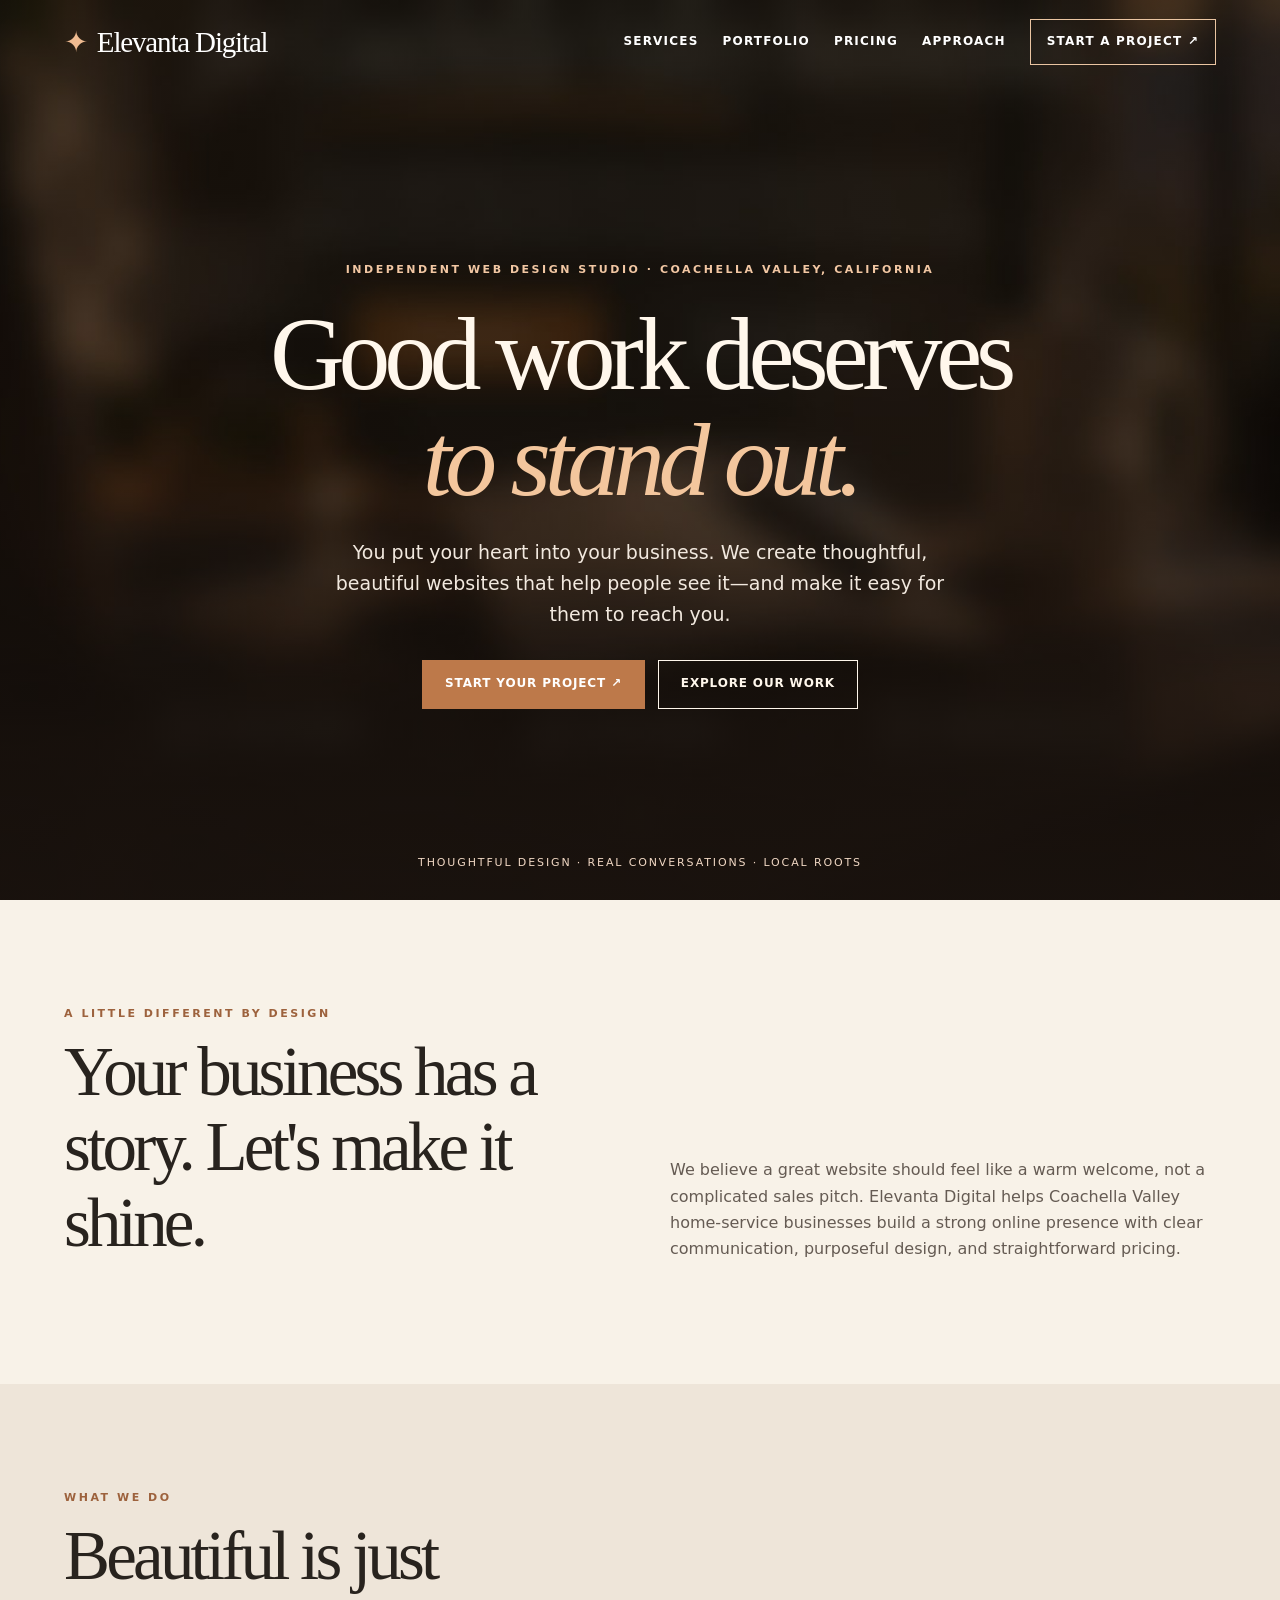
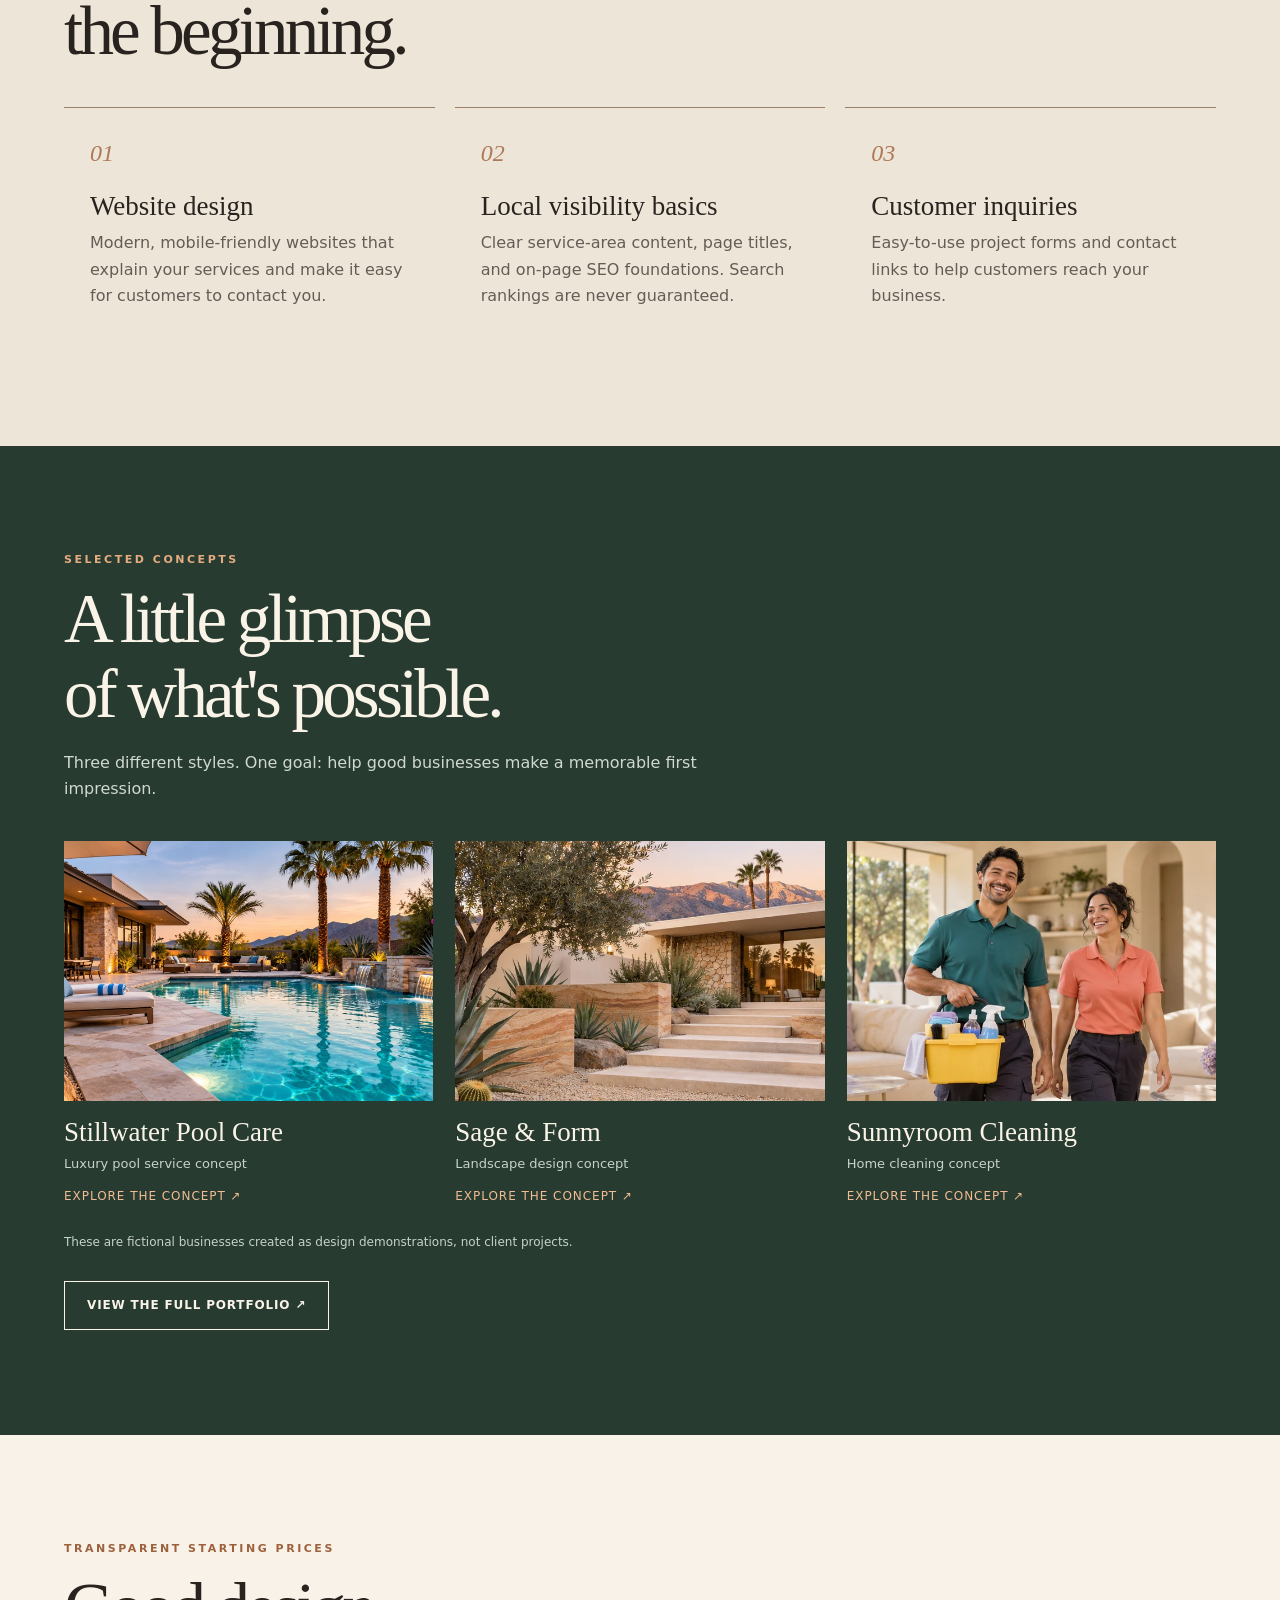
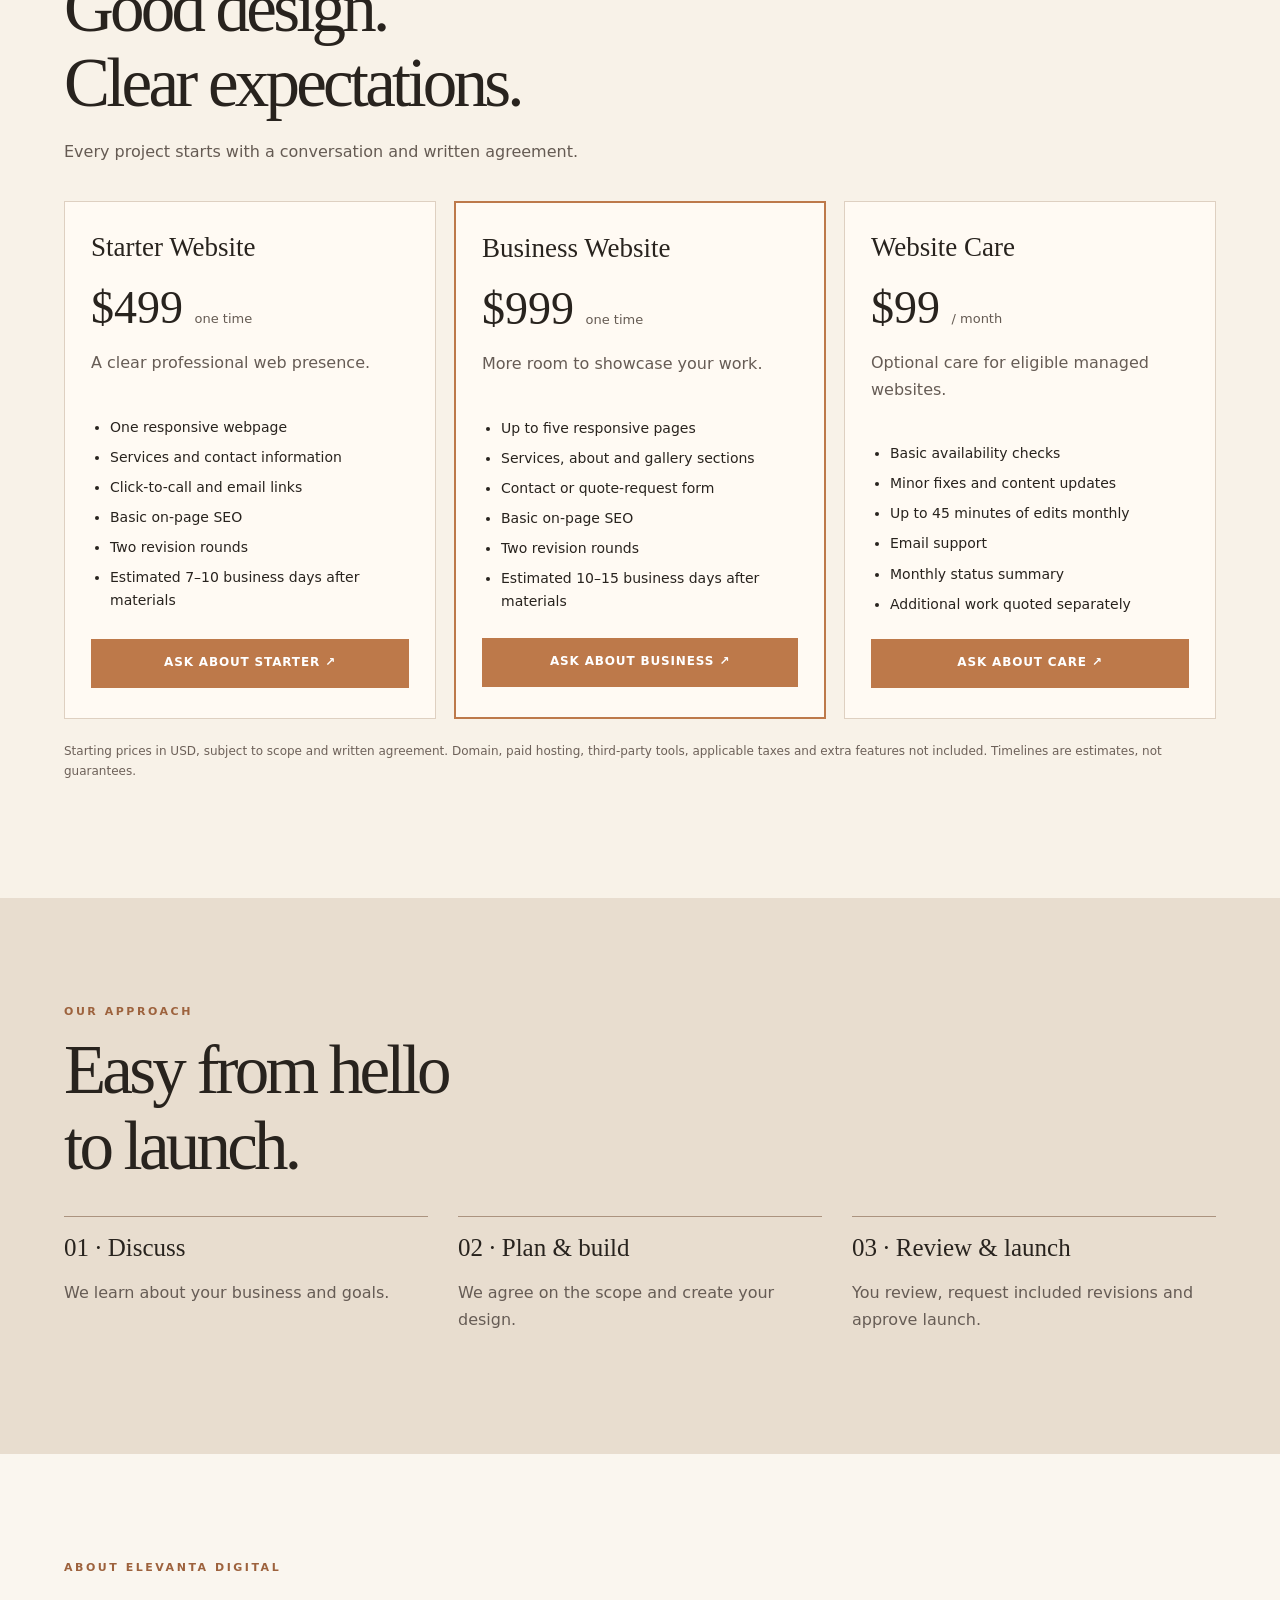
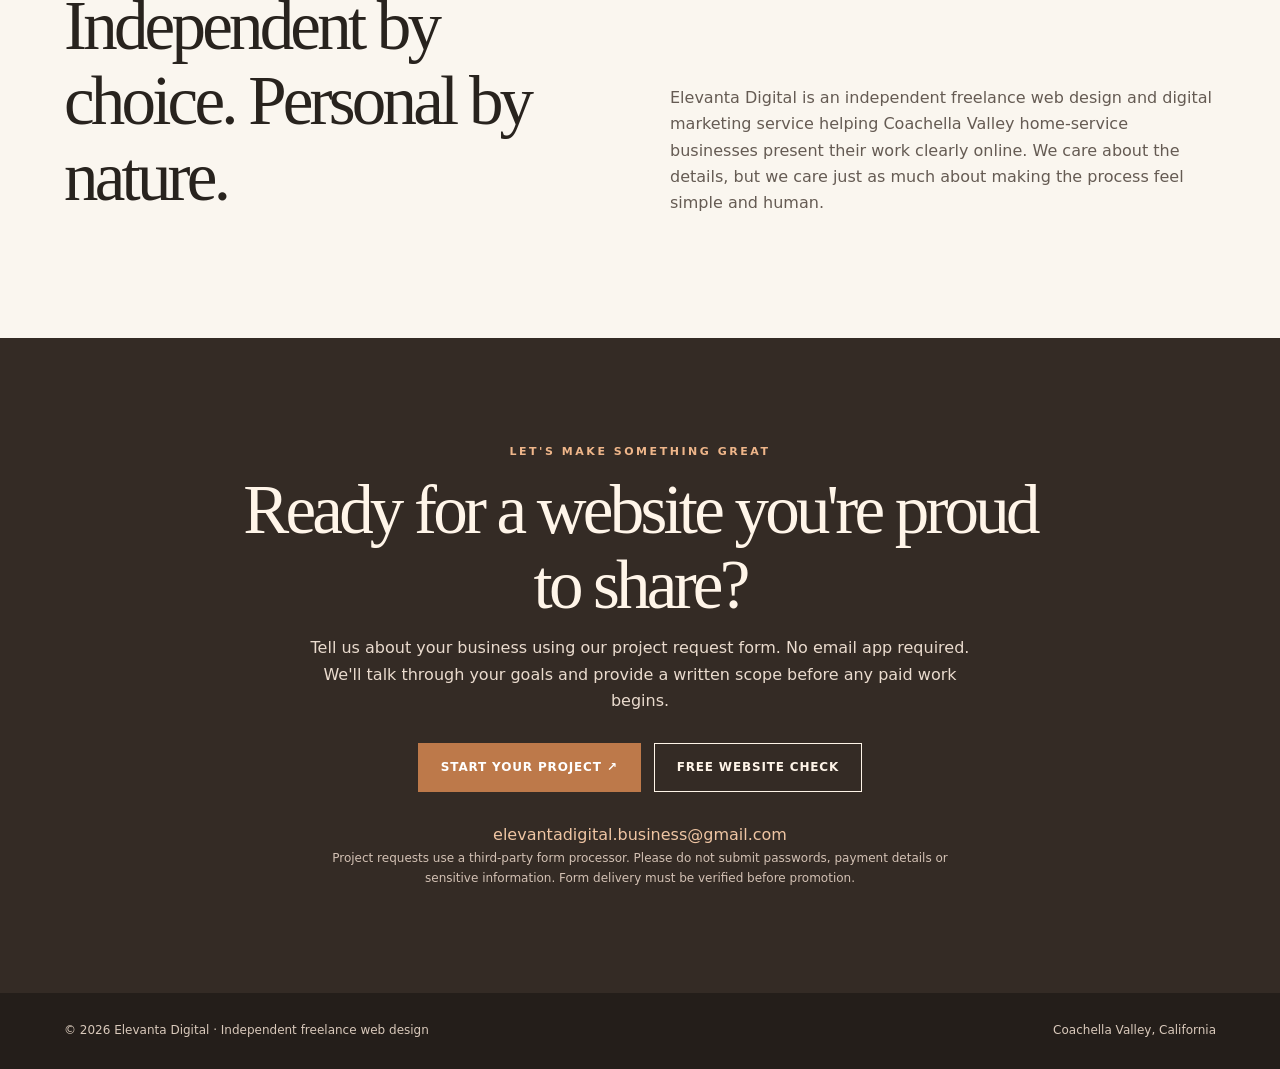
==== commit 1b4a4201: "Add files via upload" ====
--- a/index.html
+++ b/index.html
@@ -1,8 +1,11 @@
-<!doctype html><html lang="en"><head><meta charset="utf-8"><meta name="viewport" content="width=device-width,initial-scale=1"><meta name="description" content="Elevanta Digital builds mobile-friendly websites for Coachella Valley home-service businesses."><title>Elevanta Digital | Websites for Local Businesses</title><style>:root{color-scheme:dark;--bg:#07150f;--panel:#10251b;--line:#294435;--lime:#b6f268;--text:#f2f8f0;--muted:#b7c8bd}*{box-sizing:border-box}body{margin:0;background:var(--bg);color:var(--text);font:16px/1.6 system-ui,sans-serif}a{color:inherit}.wrap{width:min(1100px,92%);margin:auto}header{border-bottom:1px solid var(--line);background:#07150f;position:sticky;top:0;z-index:2}.nav{display:flex;justify-content:space-between;align-items:center;gap:15px;padding:17px 0}.brand{font-weight:900;letter-spacing:.06em;text-decoration:none}.mark{display:inline-grid;place-items:center;background:var(--lime);color:var(--bg);width:30px;height:30px;border-radius:8px;margin-right:8px}.links{display:flex;gap:18px;align-items:center}.links a{text-decoration:none}.btn{display:inline-block;padding:13px 21px;border-radius:10px;background:var(--lime);color:#092015;text-decoration:none;font-weight:800;border:0}.btn.secondary{background:transparent;border:1px solid #66866d;color:var(--text)}section{padding:72px 0}.hero{padding:105px 0;background:radial-gradient(circle at 90% 30%,#1d4630,transparent 48%)}.eyebrow{color:var(--lime);font-weight:800;text-transform:uppercase;letter-spacing:.13em;font-size:12px}h1{font-size:clamp(42px,7vw,80px);line-height:1.05;letter-spacing:-.05em;max-width:850px;margin:18px 0}h1 em{font-style:normal;color:var(--lime)}h2{font-size:clamp(30px,4vw,45px);line-height:1.15;margin:12px 0 16px}.lead{max-width:740px;color:var(--muted);font-size:18px}.actions{display:flex;gap:12px;flex-wrap:wrap;margin-top:27px}.grid{display:grid;grid-template-columns:repeat(3,1fr);gap:18px;margin-top:30px}.card{border:1px solid var(--line);background:var(--panel);padding:27px;border-radius:18px}.card h3{margin:0 0 8px;font-size:23px}.card p,.fine{color:var(--muted)}.price{font-size:42px;font-weight:900}.price small{font-size:15px;font-weight:400}.features{padding-left:20px;min-height:195px}.features li{margin:8px 0}.featured{border:2px solid var(--lime)}.fine{font-size:13px}.steps{display:grid;grid-template-columns:repeat(3,1fr);gap:20px}.step{padding:22px;border-left:2px solid var(--lime);background:var(--panel)}.step strong{display:block}.step span{color:var(--muted)}.contact{background:#112b1d}.contact-box{padding:38px;border:1px solid var(--line);border-radius:20px}.email{color:var(--lime);overflow-wrap:anywhere}footer{border-top:1px solid var(--line);padding:25px 0;color:var(--muted);font-size:13px}@media(max-width:850px){.grid,.steps{grid-template-columns:1fr}.links a:not(.btn){display:none}.links .btn{padding:9px 11px}.brand{font-size:13px}.features{min-height:0}}</style></head><body>
-<header><nav class="nav wrap"><a class="brand" href="/"><span class="mark">E</span>ELEVANTA DIGITAL</a><div class="links"><a href="#services">Services</a><a href="#pricing">Pricing</a><a href="#process">Process</a><a class="btn" href="start.html">Get a quote</a></div></nav></header>
-<main><section class="hero"><div class="wrap"><div class="eyebrow">Strategy. Technology. Growth. · Coachella Valley, California</div><h1>Good work deserves <em>more growth.</em></h1><p class="lead">Professional, mobile-friendly websites for Coachella Valley home-service businesses. Clear packages, straightforward communication, and a website your customers can actually use.</p><div class="actions"><a class="btn" href="start.html">Request a free quote</a><a class="btn secondary" href="assessment.html">Free website check</a></div></div></section>
-<section id="services"><div class="wrap"><div class="eyebrow">What we do</div><h2>Make a strong first impression online.</h2><div class="grid"><article class="card"><h3>Website design</h3><p>Modern, mobile-friendly websites that explain your services and make it easy for customers to contact you.</p></article><article class="card"><h3>Local visibility basics</h3><p>Clear service-area content, page titles, and on-page SEO foundations. Search rankings are never guaranteed.</p></article><article class="card"><h3>Customer inquiries</h3><p>Easy-to-use project forms and contact links to help customers reach your business.</p></article></div></div></section>
-<section id="pricing"><div class="wrap"><div class="eyebrow">Transparent starting prices</div><h2>Choose the right starting point.</h2><p class="lead">Every project starts with a conversation and written agreement.</p><div class="grid"><article class="card"><h3>Starter Website</h3><div class="price">$499 <small>one time</small></div><p>A clear professional web presence.</p><ul class="features"><li>One responsive webpage</li><li>Services and contact information</li><li>Click-to-call and email links</li><li>Basic on-page SEO</li><li>Two revision rounds</li><li>Estimated 7–10 business days after materials</li></ul><a class="btn secondary" href="start.html">Ask about Starter</a></article><article class="card featured"><h3>Business Website</h3><div class="price">$999 <small>one time</small></div><p>More room to showcase your work.</p><ul class="features"><li>Up to five responsive pages</li><li>Services, about and gallery sections</li><li>Contact or quote-request form</li><li>Basic on-page SEO</li><li>Two revision rounds</li><li>Estimated 10–15 business days after materials</li></ul><a class="btn" href="start.html">Ask about Business</a></article><article class="card"><h3>Website Care</h3><div class="price">$99 <small>/ month</small></div><p>Optional care for eligible managed websites.</p><ul class="features"><li>Basic availability checks</li><li>Minor fixes and content updates</li><li>Up to 45 minutes of edits monthly</li><li>Email support</li><li>Monthly status summary</li><li>Additional work quoted separately</li></ul><a class="btn secondary" href="start.html">Ask about Care</a></article></div><p class="fine">Starting prices in USD, subject to scope and written agreement. Domain, paid hosting, third-party tools, applicable taxes and extra features not included. Timelines are estimates, not guarantees.</p></div></section>
-<section id="process"><div class="wrap"><div class="eyebrow">Our approach</div><h2>Simple from first conversation to launch.</h2><div class="steps"><div class="step"><strong>01 · Discuss</strong><span>We learn about your business and goals.</span></div><div class="step"><strong>02 · Plan & build</strong><span>We agree on the scope and create your design.</span></div><div class="step"><strong>03 · Review & launch</strong><span>You review, request included revisions and approve launch.</span></div></div></div></section>
-<section><div class="wrap"><div class="eyebrow">About Elevanta Digital</div><h2>Focused on practical digital foundations.</h2><p class="lead">Elevanta Digital is an independent freelance web design and digital marketing service helping Coachella Valley home-service businesses present their work clearly online.</p></div></section>
-<section class="contact" id="contact"><div class="wrap"><div class="contact-box"><div class="eyebrow">Let's talk</div><h2>Tell us what you're building.</h2><p class="lead">Complete our project request form directly on the website. No email app required. We'll discuss your needs and provide a written scope before paid work begins.</p><div class="actions"><a class="btn" href="start.html">Submit a project request</a><a class="btn secondary" href="assessment.html">Free website check</a></div><p class="email">elevantadigital.business@gmail.com</p><p class="fine">Project requests use a third-party form processor. Please do not submit passwords, payment details or sensitive information. Form delivery must be verified before promotion.</p></div></div></section></main><footer><div class="wrap">© 2026 Elevanta Digital · Independent freelance web design · Coachella Valley, CA</div></footer></body></html>
+<!doctype html><html lang="en"><head><meta charset="utf-8"><meta name="viewport" content="width=device-width,initial-scale=1"><meta name="description" content="Elevanta Digital creates thoughtful websites for Coachella Valley home-service businesses. Explore our work, transparent pricing, and start your project."><title>Elevanta Digital | Websites Worth Sharing</title><style>
+:root{--cream:#f8f2e8;--ink:#28231e;--brown:#503b2e;--copper:#bd794a;--soft:#e9ddce;--forest:#273b30}*{box-sizing:border-box}html{scroll-behavior:smooth}body{margin:0;background:var(--cream);color:var(--ink);font:16px/1.65 system-ui,-apple-system,Segoe UI,sans-serif}a{color:inherit}button,a{touch-action:manipulation}.wrap{width:min(1180px,90%);margin:auto}header{position:absolute;inset:0 0 auto;z-index:4;color:white}.nav{min-height:84px;display:flex;align-items:center;justify-content:space-between;gap:20px}.logo{font:500 clamp(22px,3vw,29px)/1 Georgia,serif;letter-spacing:-.04em;text-decoration:none;white-space:nowrap}.logo .mark{display:inline-block;color:#efbb91;margin-right:10px}.links{display:flex;gap:24px;align-items:center}.links a{font-size:12px;font-weight:700;letter-spacing:.1em;text-transform:uppercase;text-decoration:none}.links a:hover{text-decoration:underline;text-underline-offset:7px}.navcta{border:1px solid #eac5a2;padding:12px 16px}.hero{min-height:760px;min-height:100svh;display:grid;align-items:center;position:relative;isolation:isolate;background:#29221d;color:#fff7ec;text-align:center}.hero:before{content:"";position:absolute;inset:0;z-index:-2;background:url('elevanta-hero.jpg') center/cover no-repeat}.hero:after{content:"";position:absolute;inset:0;z-index:-1;background:linear-gradient(180deg,#19150f85 0%,#19150f4f 40%,#1c140fd9 100%)}.hero-content{padding:170px 0 100px}.eyebrow{font-size:11px;letter-spacing:.23em;font-weight:750;text-transform:uppercase}.hero .eyebrow{color:#f2c7a3}.hero h1{font:400 clamp(53px,8.1vw,112px)/1.02 Georgia,'Times New Roman',serif;letter-spacing:-.06em;max-width:1000px;margin:23px auto}.hero h1 em{font-weight:400;color:#f3c69d}.hero .lead{font-size:clamp(16px,1.7vw,19px);max-width:640px;margin:0 auto;color:#f2e9df}.actions{display:flex;flex-wrap:wrap;gap:13px;margin-top:29px}.hero .actions{justify-content:center}.btn{display:inline-flex;align-items:center;justify-content:center;min-height:49px;padding:13px 22px;border:1px solid var(--copper);background:var(--copper);color:white;text-decoration:none;font-size:12px;font-weight:800;letter-spacing:.07em;text-transform:uppercase;transition:transform .2s,background .2s}.btn:hover{transform:translateY(-2px);background:#a86439}.btn.ghost{background:transparent;color:inherit;border-color:currentColor}.btn.ghost:hover{background:#ffffff19}.hero-footer{position:absolute;bottom:28px;left:0;right:0;font-size:11px;letter-spacing:.17em;text-transform:uppercase;color:#f0d7c3}.section{padding:105px 0}.section .eyebrow{color:#9d623d}.section h2{font:400 clamp(40px,5.5vw,69px)/1.09 Georgia,serif;letter-spacing:-.055em;margin:12px 0 18px}.intro{display:grid;grid-template-columns:1fr 1fr;gap:60px;align-items:end}.intro p,.muted{color:#655b53;max-width:650px}.services{background:#eee5d9}.three{display:grid;grid-template-columns:repeat(3,minmax(0,1fr));gap:20px;margin-top:38px}.service{padding:32px 26px;border-top:1px solid #9c8069}.service .num{font:italic 24px Georgia,serif;color:#ad7957}.service h3{font:400 27px Georgia,serif;margin:24px 0 8px}.service p{color:#665c55;margin:0}.portfolio{background:var(--forest);color:#f9f3e8}.portfolio .eyebrow{color:#e4ac80}.portfolio .muted{color:#d0d9d1}.work{display:grid;grid-template-columns:repeat(3,minmax(0,1fr));gap:22px;margin-top:38px}.work a{text-decoration:none}.work img{width:100%;height:260px;object-fit:cover;display:block;transition:transform .25s}.work a:hover img{transform:scale(1.02)}.work h3{font:400 27px Georgia,serif;margin:16px 0 5px}.work p{font-size:13px;color:#c7d3ca;margin:0}.work .arrow{font-size:12px;letter-spacing:.08em;text-transform:uppercase;color:#efbc93;display:inline-block;margin-top:13px}.portfolio-note{font-size:12px;color:#c7d3ca;margin-top:24px}.price-grid{display:grid;grid-template-columns:repeat(3,minmax(0,1fr));gap:18px;margin-top:36px}.price-card{background:#fffaf3;border:1px solid #ded0c1;padding:30px 26px;display:flex;flex-direction:column}.price-card.featured{border:2px solid var(--copper)}.price-card h3{font:400 27px Georgia,serif;margin:0}.price{font:400 46px Georgia,serif;margin:18px 0 0}.price small{font:400 13px system-ui,sans-serif;color:#655b53}.price-card p{color:#665c55}.price-card ul{padding-left:19px;flex:1}.price-card li{margin:7px 0;font-size:14px}.fine{font-size:12px;color:#6d6159;margin-top:23px}.process{background:#e8ddcf}.steps{display:grid;grid-template-columns:repeat(3,1fr);gap:30px;margin-top:32px}.step{border-top:1px solid #ab937f;padding-top:17px}.step strong{font:400 25px Georgia,serif}.step p{color:#665c55}.about{background:#faf6ef}.contact{background:#342b25;color:#fff5e9;text-align:center}.contact .eyebrow{color:#efb68a}.contact h2{max-width:800px;margin:12px auto}.contact p{color:#eadbce;max-width:660px;margin:auto}.contact .actions{justify-content:center}.contact .email{margin-top:30px;color:#efc5a3;overflow-wrap:anywhere}footer{background:#241e1a;color:#d9c9bb;padding:28px 0;font-size:12px}footer .wrap{display:flex;justify-content:space-between;gap:12px;flex-wrap:wrap}@media(max-width:900px){.links{gap:12px}.links a:not(.navcta){display:none}.intro{grid-template-columns:1fr;gap:0}.three,.work,.price-grid,.steps{grid-template-columns:1fr}.work img{height:auto;aspect-ratio:16/10}.hero{min-height:680px}.hero-content{padding-top:145px}}@media(max-width:520px){.wrap{width:calc(100% - 38px)}.logo{font-size:22px}.navcta{padding:10px!important;font-size:10px!important}.hero h1{font-size:clamp(45px,12vw,66px)}.section{padding:70px 0}.hero-footer{bottom:18px}.price-card{padding:25px 21px}}@media(prefers-reduced-motion:reduce){*,*:before,*:after{scroll-behavior:auto!important;transition:none!important}}</style></head><body>
+<header><nav class="nav wrap"><a class="logo" href="/"><span class="mark">✦</span>Elevanta Digital</a><div class="links"><a href="#services">Services</a><a href="#work">Portfolio</a><a href="#pricing">Pricing</a><a href="#process">Approach</a><a class="navcta" href="start.html">Start a project ↗</a></div></nav></header>
+<main><section class="hero"><div class="wrap hero-content"><div class="eyebrow">Independent web design studio · Coachella Valley, California</div><h1>Good work deserves<br><em>to stand out.</em></h1><p class="lead">You put your heart into your business. We create thoughtful, beautiful websites that help people see it—and make it easy for them to reach you.</p><div class="actions"><a class="btn" href="start.html">Start your project ↗</a><a class="btn ghost" href="#work">Explore our work</a></div></div><div class="hero-footer">Thoughtful design · Real conversations · Local roots</div></section>
+<section class="section"><div class="wrap intro"><div><div class="eyebrow">A little different by design</div><h2>Your business has a story. Let's make it shine.</h2></div><p>We believe a great website should feel like a warm welcome, not a complicated sales pitch. Elevanta Digital helps Coachella Valley home-service businesses build a strong online presence with clear communication, purposeful design, and straightforward pricing.</p></div></section>
+<section class="section services" id="services"><div class="wrap"><div class="eyebrow">What we do</div><h2>Beautiful is just<br>the beginning.</h2><div class="three"><article class="service"><div class="num">01</div><h3>Website design</h3><p>Modern, mobile-friendly websites that explain your services and make it easy for customers to contact you.</p></article><article class="service"><div class="num">02</div><h3>Local visibility basics</h3><p>Clear service-area content, page titles, and on-page SEO foundations. Search rankings are never guaranteed.</p></article><article class="service"><div class="num">03</div><h3>Customer inquiries</h3><p>Easy-to-use project forms and contact links to help customers reach your business.</p></article></div></div></section>
+<section class="section portfolio" id="work"><div class="wrap"><div class="eyebrow">Selected concepts</div><h2>A little glimpse<br>of what's possible.</h2><p class="muted">Three different styles. One goal: help good businesses make a memorable first impression.</p><div class="work"><a href="portfolio/pool.html"><img src="pool-hero.webp" alt="Luxury pool service design concept" loading="lazy"><h3>Stillwater Pool Care</h3><p>Luxury pool service concept</p><span class="arrow">Explore the concept ↗</span></a><a href="portfolio/land.html"><img src="land-hero.webp" alt="Landscape design concept" loading="lazy"><h3>Sage &amp; Form</h3><p>Landscape design concept</p><span class="arrow">Explore the concept ↗</span></a><a href="portfolio/clean.html"><img src="clean-hero.webp" alt="Home cleaning design concept" loading="lazy"><h3>Sunnyroom Cleaning</h3><p>Home cleaning concept</p><span class="arrow">Explore the concept ↗</span></a></div><p class="portfolio-note">These are fictional businesses created as design demonstrations, not client projects.</p><div class="actions"><a class="btn ghost" href="portfolio/">View the full portfolio ↗</a></div></div></section>
+<section class="section" id="pricing"><div class="wrap"><div class="eyebrow">Transparent starting prices</div><h2>Good design.<br>Clear expectations.</h2><p class="muted">Every project starts with a conversation and written agreement.</p><div class="price-grid"><article class="price-card"><h3>Starter Website</h3><div class="price">$499 <small>one time</small></div><p>A clear professional web presence.</p><ul><li>One responsive webpage</li><li>Services and contact information</li><li>Click-to-call and email links</li><li>Basic on-page SEO</li><li>Two revision rounds</li><li>Estimated 7–10 business days after materials</li></ul><a class="btn" href="start.html">Ask about Starter ↗</a></article><article class="price-card featured"><h3>Business Website</h3><div class="price">$999 <small>one time</small></div><p>More room to showcase your work.</p><ul><li>Up to five responsive pages</li><li>Services, about and gallery sections</li><li>Contact or quote-request form</li><li>Basic on-page SEO</li><li>Two revision rounds</li><li>Estimated 10–15 business days after materials</li></ul><a class="btn" href="start.html">Ask about Business ↗</a></article><article class="price-card"><h3>Website Care</h3><div class="price">$99 <small>/ month</small></div><p>Optional care for eligible managed websites.</p><ul><li>Basic availability checks</li><li>Minor fixes and content updates</li><li>Up to 45 minutes of edits monthly</li><li>Email support</li><li>Monthly status summary</li><li>Additional work quoted separately</li></ul><a class="btn" href="start.html">Ask about Care ↗</a></article></div><p class="fine">Starting prices in USD, subject to scope and written agreement. Domain, paid hosting, third-party tools, applicable taxes and extra features not included. Timelines are estimates, not guarantees.</p></div></section>
+<section class="section process" id="process"><div class="wrap"><div class="eyebrow">Our approach</div><h2>Easy from hello<br>to launch.</h2><div class="steps"><div class="step"><strong>01 · Discuss</strong><p>We learn about your business and goals.</p></div><div class="step"><strong>02 · Plan &amp; build</strong><p>We agree on the scope and create your design.</p></div><div class="step"><strong>03 · Review &amp; launch</strong><p>You review, request included revisions and approve launch.</p></div></div></div></section>
+<section class="section about"><div class="wrap intro"><div><div class="eyebrow">About Elevanta Digital</div><h2>Independent by choice. Personal by nature.</h2></div><p>Elevanta Digital is an independent freelance web design and digital marketing service helping Coachella Valley home-service businesses present their work clearly online. We care about the details, but we care just as much about making the process feel simple and human.</p></div></section>
+<section class="section contact" id="contact"><div class="wrap"><div class="eyebrow">Let's make something great</div><h2>Ready for a website you're proud to share?</h2><p>Tell us about your business using our project request form. No email app required. We'll talk through your goals and provide a written scope before any paid work begins.</p><div class="actions"><a class="btn" href="start.html">Start your project ↗</a><a class="btn ghost" href="assessment.html">Free website check</a></div><p class="email">elevantadigital.business@gmail.com</p><p class="fine" style="color:#d3c1b4">Project requests use a third-party form processor. Please do not submit passwords, payment details or sensitive information. Form delivery must be verified before promotion.</p></div></section></main><footer><div class="wrap"><span>© 2026 Elevanta Digital · Independent freelance web design</span><span>Coachella Valley, California</span></div></footer></body></html>
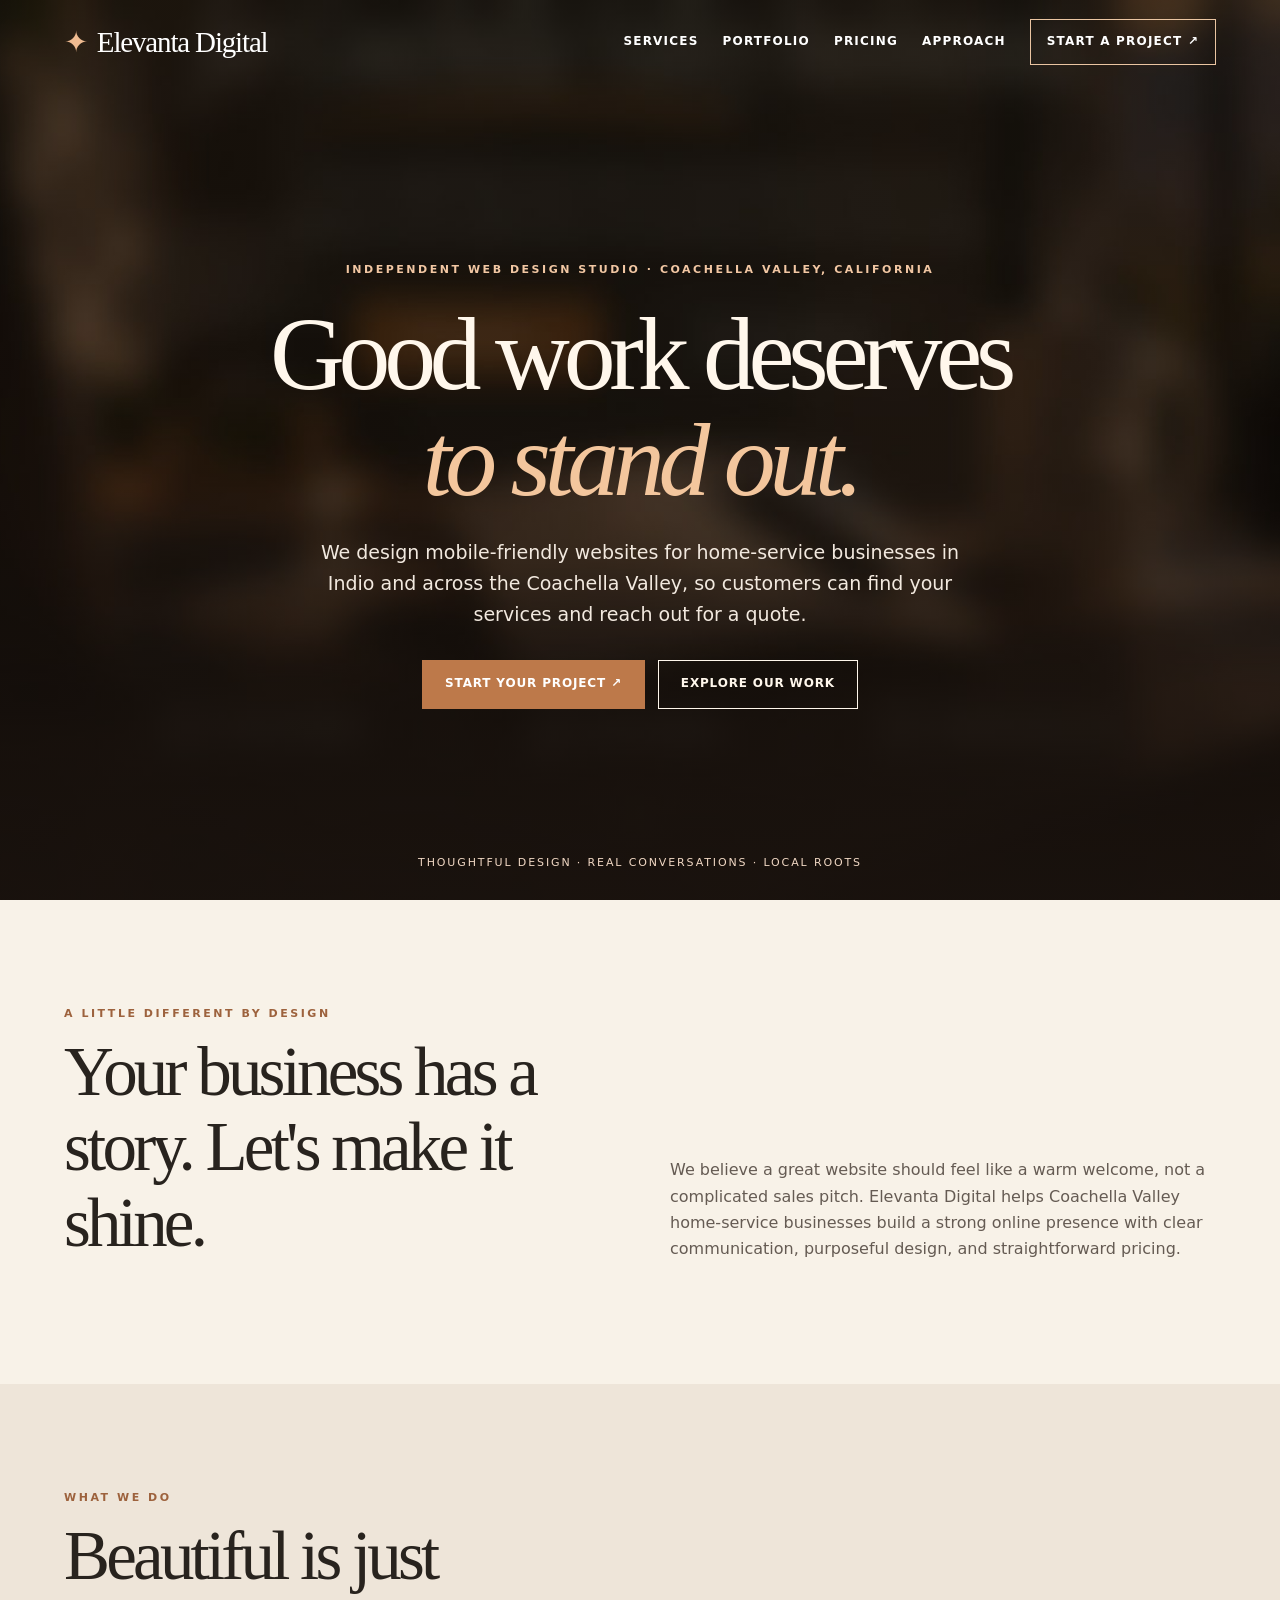
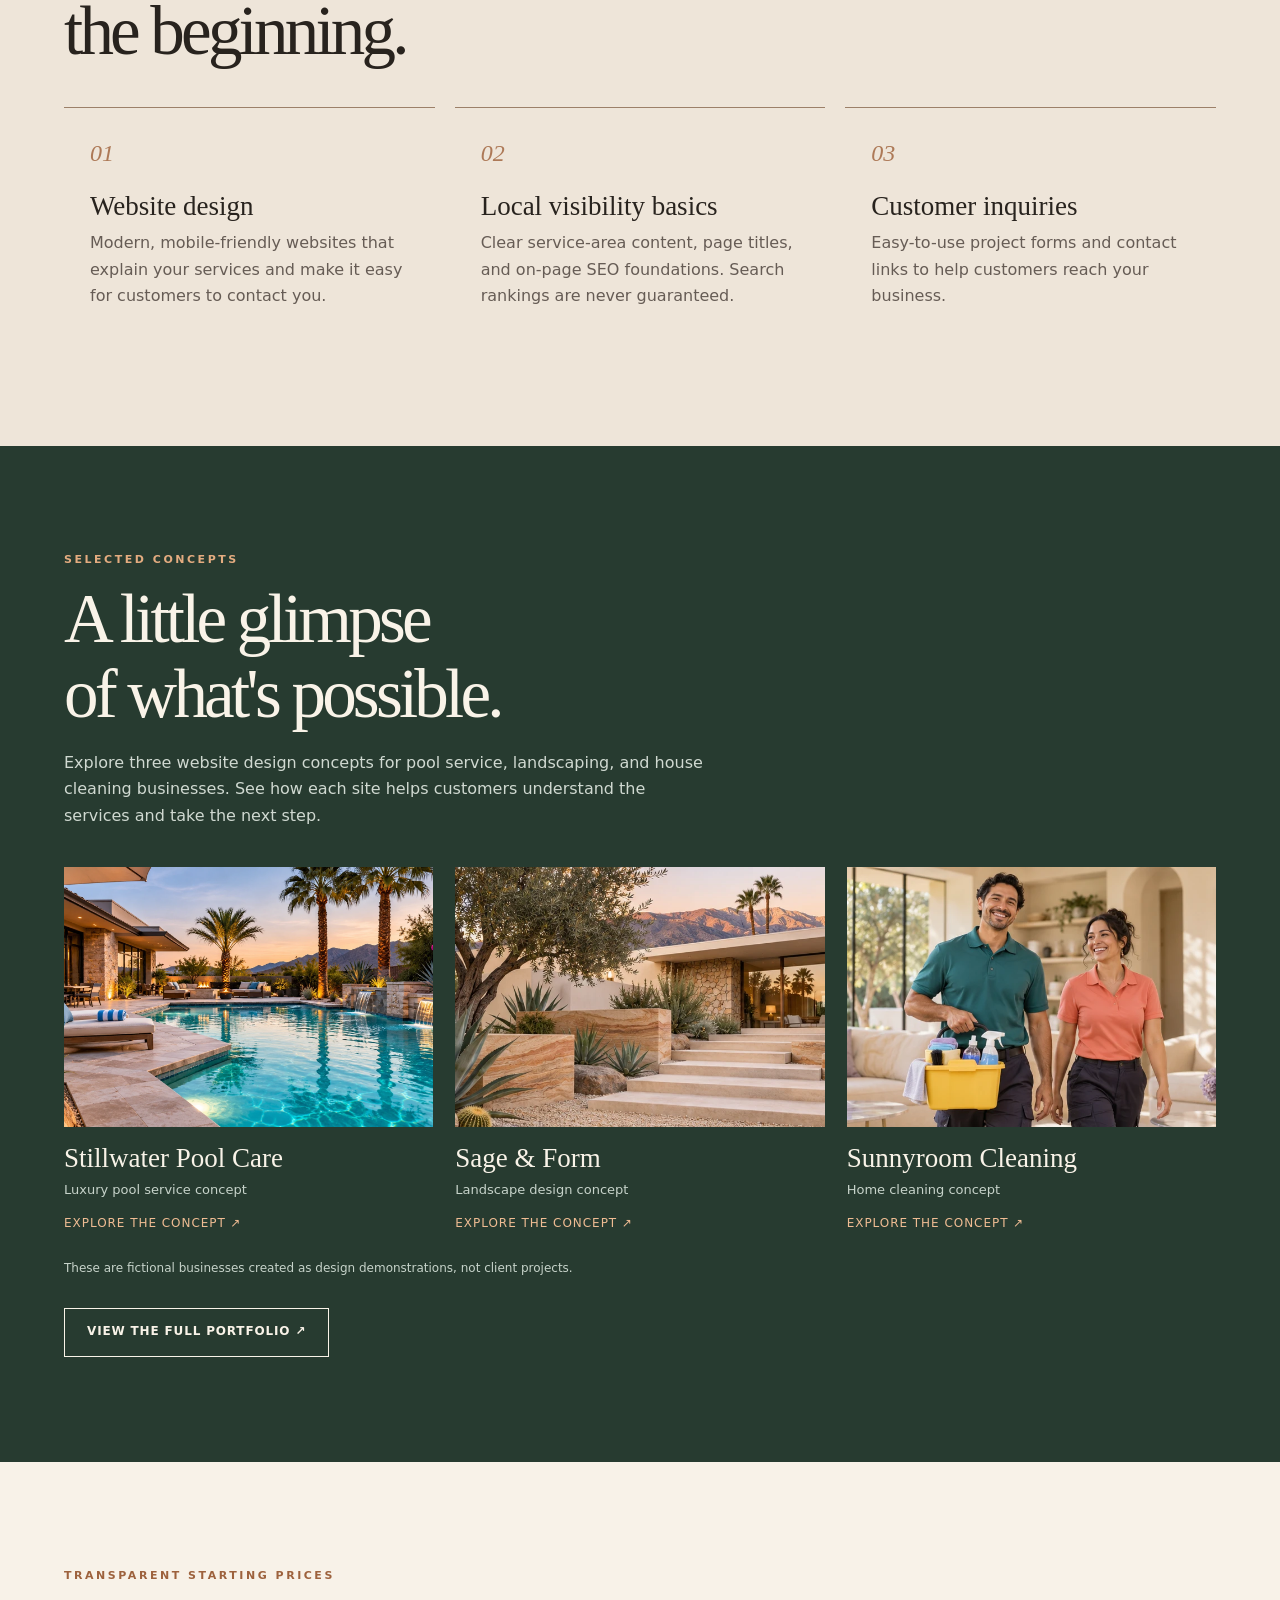
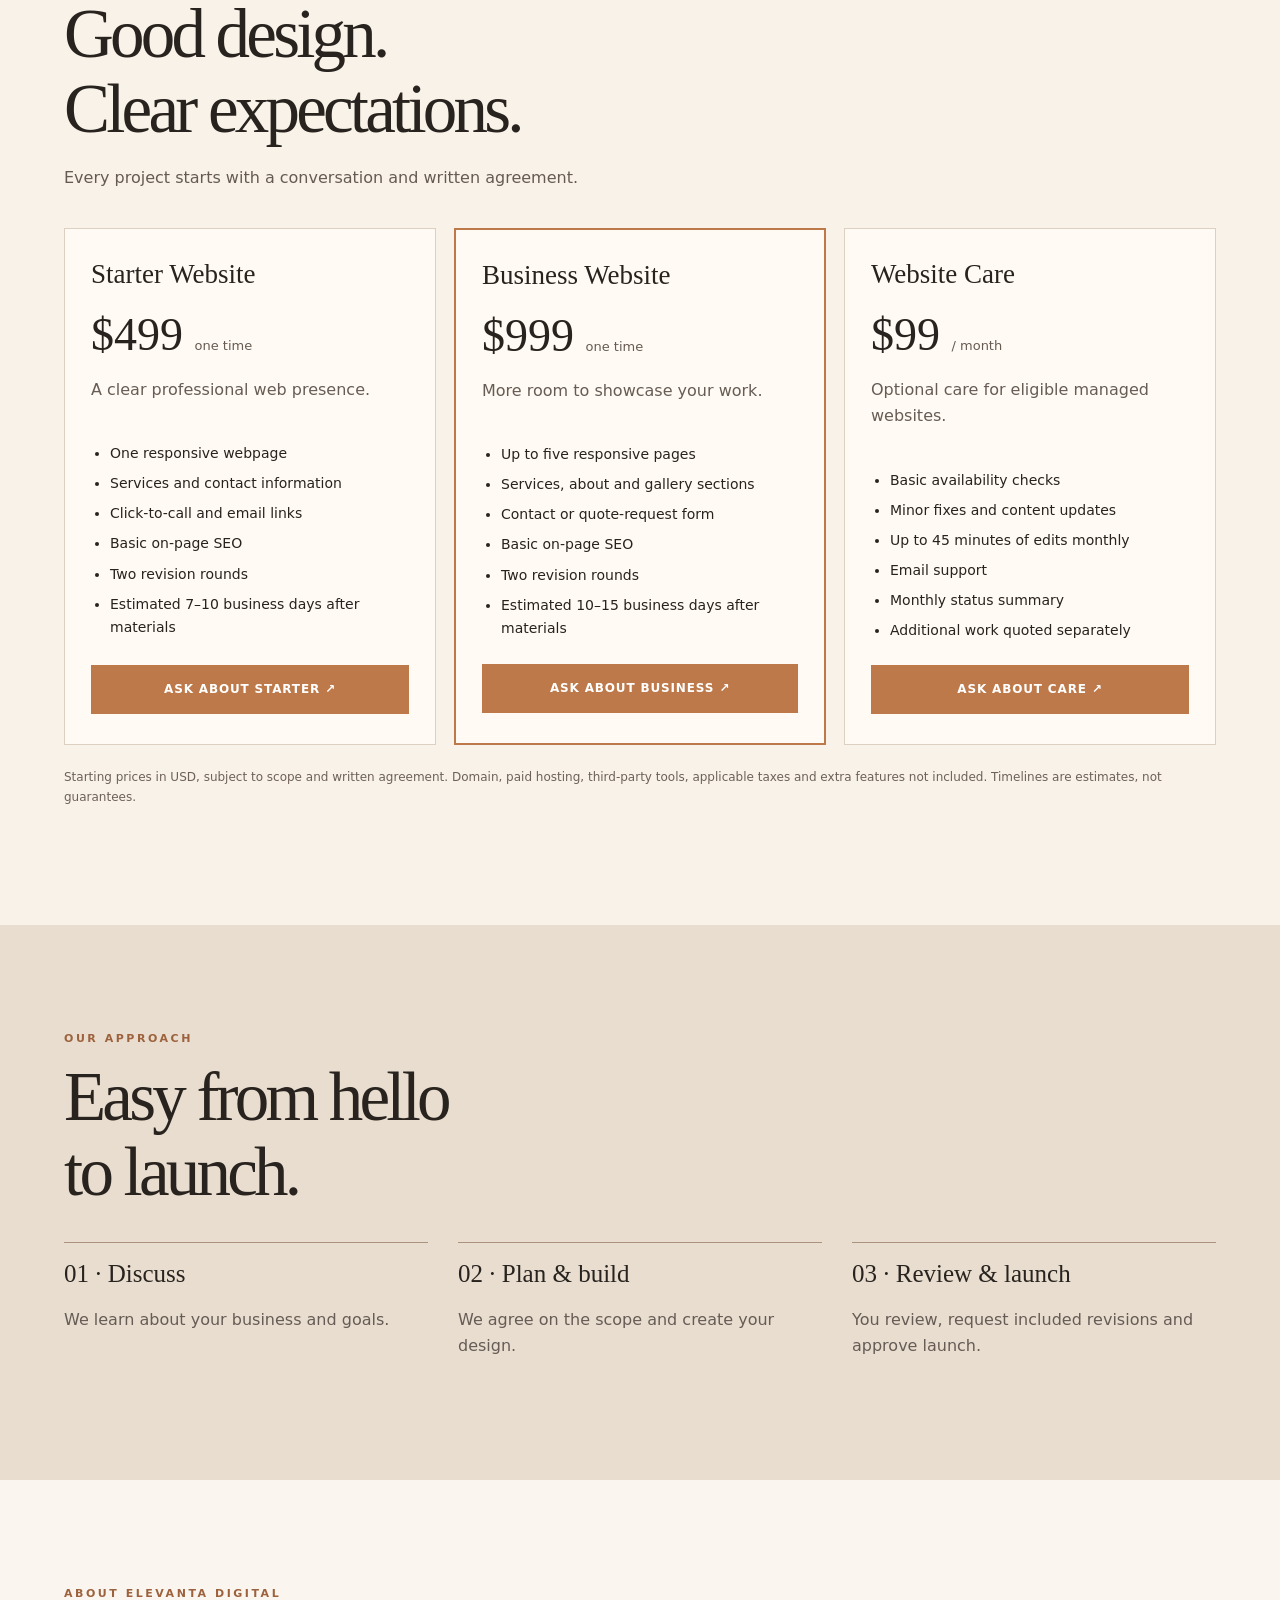
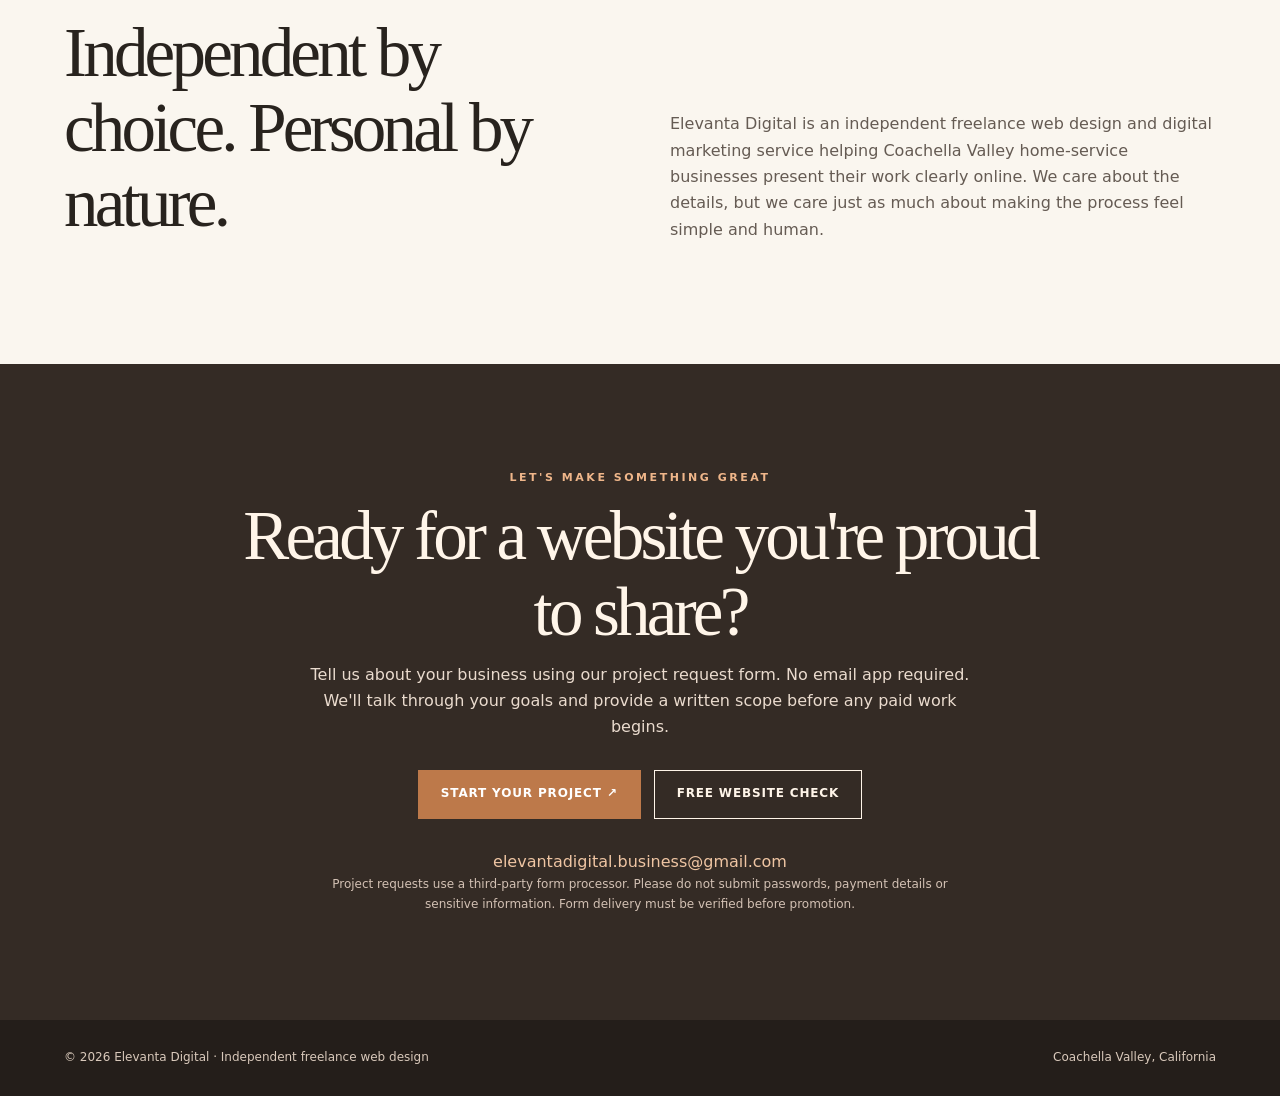
==== commit d3f2a8dc: "Update local SEO" ====
--- a/index.html
+++ b/index.html
@@ -1,10 +1,10 @@
-<!doctype html><html lang="en"><head><meta charset="utf-8"><meta name="viewport" content="width=device-width,initial-scale=1"><meta name="description" content="Elevanta Digital creates thoughtful websites for Coachella Valley home-service businesses. Explore our work, transparent pricing, and start your project."><title>Elevanta Digital | Websites Worth Sharing</title><style>
+<!doctype html><html lang="en"><head><meta charset="utf-8"><meta name="viewport" content="width=device-width,initial-scale=1"><meta name="description" content="Elevanta Digital builds mobile-friendly websites for pool service, landscaping, and cleaning businesses in Indio and across the Coachella Valley. Websites start at $499."><title>Coachella Valley Web Design for Home Services | Elevanta Digital</title><link rel="canonical" href="https://elevantaweb.com/"><meta property="og:type" content="website"><meta property="og:site_name" content="Elevanta Digital"><meta property="og:url" content="https://elevantaweb.com/"><meta property="og:title" content="Coachella Valley Web Design for Home Services | Elevanta Digital"><meta property="og:description" content="Elevanta Digital builds mobile-friendly websites for pool service, landscaping, and cleaning businesses in Indio and across the Coachella Valley. Websites start at $499."><style>
 :root{--cream:#f8f2e8;--ink:#28231e;--brown:#503b2e;--copper:#bd794a;--soft:#e9ddce;--forest:#273b30}*{box-sizing:border-box}html{scroll-behavior:smooth}body{margin:0;background:var(--cream);color:var(--ink);font:16px/1.65 system-ui,-apple-system,Segoe UI,sans-serif}a{color:inherit}button,a{touch-action:manipulation}.wrap{width:min(1180px,90%);margin:auto}header{position:absolute;inset:0 0 auto;z-index:4;color:white}.nav{min-height:84px;display:flex;align-items:center;justify-content:space-between;gap:20px}.logo{font:500 clamp(22px,3vw,29px)/1 Georgia,serif;letter-spacing:-.04em;text-decoration:none;white-space:nowrap}.logo .mark{display:inline-block;color:#efbb91;margin-right:10px}.links{display:flex;gap:24px;align-items:center}.links a{font-size:12px;font-weight:700;letter-spacing:.1em;text-transform:uppercase;text-decoration:none}.links a:hover{text-decoration:underline;text-underline-offset:7px}.navcta{border:1px solid #eac5a2;padding:12px 16px}.hero{min-height:760px;min-height:100svh;display:grid;align-items:center;position:relative;isolation:isolate;background:#29221d;color:#fff7ec;text-align:center}.hero:before{content:"";position:absolute;inset:0;z-index:-2;background:url('elevanta-hero.jpg') center/cover no-repeat}.hero:after{content:"";position:absolute;inset:0;z-index:-1;background:linear-gradient(180deg,#19150f85 0%,#19150f4f 40%,#1c140fd9 100%)}.hero-content{padding:170px 0 100px}.eyebrow{font-size:11px;letter-spacing:.23em;font-weight:750;text-transform:uppercase}.hero .eyebrow{color:#f2c7a3}.hero h1{font:400 clamp(53px,8.1vw,112px)/1.02 Georgia,'Times New Roman',serif;letter-spacing:-.06em;max-width:1000px;margin:23px auto}.hero h1 em{font-weight:400;color:#f3c69d}.hero .lead{font-size:clamp(16px,1.7vw,19px);max-width:640px;margin:0 auto;color:#f2e9df}.actions{display:flex;flex-wrap:wrap;gap:13px;margin-top:29px}.hero .actions{justify-content:center}.btn{display:inline-flex;align-items:center;justify-content:center;min-height:49px;padding:13px 22px;border:1px solid var(--copper);background:var(--copper);color:white;text-decoration:none;font-size:12px;font-weight:800;letter-spacing:.07em;text-transform:uppercase;transition:transform .2s,background .2s}.btn:hover{transform:translateY(-2px);background:#a86439}.btn.ghost{background:transparent;color:inherit;border-color:currentColor}.btn.ghost:hover{background:#ffffff19}.hero-footer{position:absolute;bottom:28px;left:0;right:0;font-size:11px;letter-spacing:.17em;text-transform:uppercase;color:#f0d7c3}.section{padding:105px 0}.section .eyebrow{color:#9d623d}.section h2{font:400 clamp(40px,5.5vw,69px)/1.09 Georgia,serif;letter-spacing:-.055em;margin:12px 0 18px}.intro{display:grid;grid-template-columns:1fr 1fr;gap:60px;align-items:end}.intro p,.muted{color:#655b53;max-width:650px}.services{background:#eee5d9}.three{display:grid;grid-template-columns:repeat(3,minmax(0,1fr));gap:20px;margin-top:38px}.service{padding:32px 26px;border-top:1px solid #9c8069}.service .num{font:italic 24px Georgia,serif;color:#ad7957}.service h3{font:400 27px Georgia,serif;margin:24px 0 8px}.service p{color:#665c55;margin:0}.portfolio{background:var(--forest);color:#f9f3e8}.portfolio .eyebrow{color:#e4ac80}.portfolio .muted{color:#d0d9d1}.work{display:grid;grid-template-columns:repeat(3,minmax(0,1fr));gap:22px;margin-top:38px}.work a{text-decoration:none}.work img{width:100%;height:260px;object-fit:cover;display:block;transition:transform .25s}.work a:hover img{transform:scale(1.02)}.work h3{font:400 27px Georgia,serif;margin:16px 0 5px}.work p{font-size:13px;color:#c7d3ca;margin:0}.work .arrow{font-size:12px;letter-spacing:.08em;text-transform:uppercase;color:#efbc93;display:inline-block;margin-top:13px}.portfolio-note{font-size:12px;color:#c7d3ca;margin-top:24px}.price-grid{display:grid;grid-template-columns:repeat(3,minmax(0,1fr));gap:18px;margin-top:36px}.price-card{background:#fffaf3;border:1px solid #ded0c1;padding:30px 26px;display:flex;flex-direction:column}.price-card.featured{border:2px solid var(--copper)}.price-card h3{font:400 27px Georgia,serif;margin:0}.price{font:400 46px Georgia,serif;margin:18px 0 0}.price small{font:400 13px system-ui,sans-serif;color:#655b53}.price-card p{color:#665c55}.price-card ul{padding-left:19px;flex:1}.price-card li{margin:7px 0;font-size:14px}.fine{font-size:12px;color:#6d6159;margin-top:23px}.process{background:#e8ddcf}.steps{display:grid;grid-template-columns:repeat(3,1fr);gap:30px;margin-top:32px}.step{border-top:1px solid #ab937f;padding-top:17px}.step strong{font:400 25px Georgia,serif}.step p{color:#665c55}.about{background:#faf6ef}.contact{background:#342b25;color:#fff5e9;text-align:center}.contact .eyebrow{color:#efb68a}.contact h2{max-width:800px;margin:12px auto}.contact p{color:#eadbce;max-width:660px;margin:auto}.contact .actions{justify-content:center}.contact .email{margin-top:30px;color:#efc5a3;overflow-wrap:anywhere}footer{background:#241e1a;color:#d9c9bb;padding:28px 0;font-size:12px}footer .wrap{display:flex;justify-content:space-between;gap:12px;flex-wrap:wrap}@media(max-width:900px){.links{gap:12px}.links a:not(.navcta){display:none}.intro{grid-template-columns:1fr;gap:0}.three,.work,.price-grid,.steps{grid-template-columns:1fr}.work img{height:auto;aspect-ratio:16/10}.hero{min-height:680px}.hero-content{padding-top:145px}}@media(max-width:520px){.wrap{width:calc(100% - 38px)}.logo{font-size:22px}.navcta{padding:10px!important;font-size:10px!important}.hero h1{font-size:clamp(45px,12vw,66px)}.section{padding:70px 0}.hero-footer{bottom:18px}.price-card{padding:25px 21px}}@media(prefers-reduced-motion:reduce){*,*:before,*:after{scroll-behavior:auto!important;transition:none!important}}</style></head><body>
 <header><nav class="nav wrap"><a class="logo" href="/"><span class="mark">✦</span>Elevanta Digital</a><div class="links"><a href="#services">Services</a><a href="#work">Portfolio</a><a href="#pricing">Pricing</a><a href="#process">Approach</a><a class="navcta" href="start.html">Start a project ↗</a></div></nav></header>
-<main><section class="hero"><div class="wrap hero-content"><div class="eyebrow">Independent web design studio · Coachella Valley, California</div><h1>Good work deserves<br><em>to stand out.</em></h1><p class="lead">You put your heart into your business. We create thoughtful, beautiful websites that help people see it—and make it easy for them to reach you.</p><div class="actions"><a class="btn" href="start.html">Start your project ↗</a><a class="btn ghost" href="#work">Explore our work</a></div></div><div class="hero-footer">Thoughtful design · Real conversations · Local roots</div></section>
+<main><section class="hero"><div class="wrap hero-content"><div class="eyebrow">Independent web design studio · Coachella Valley, California</div><h1>Good work deserves<br><em>to stand out.</em></h1><p class="lead">We design mobile-friendly websites for home-service businesses in Indio and across the Coachella Valley, so customers can find your services and reach out for a quote.</p><div class="actions"><a class="btn" href="start.html">Start your project ↗</a><a class="btn ghost" href="#work">Explore our work</a></div></div><div class="hero-footer">Thoughtful design · Real conversations · Local roots</div></section>
 <section class="section"><div class="wrap intro"><div><div class="eyebrow">A little different by design</div><h2>Your business has a story. Let's make it shine.</h2></div><p>We believe a great website should feel like a warm welcome, not a complicated sales pitch. Elevanta Digital helps Coachella Valley home-service businesses build a strong online presence with clear communication, purposeful design, and straightforward pricing.</p></div></section>
 <section class="section services" id="services"><div class="wrap"><div class="eyebrow">What we do</div><h2>Beautiful is just<br>the beginning.</h2><div class="three"><article class="service"><div class="num">01</div><h3>Website design</h3><p>Modern, mobile-friendly websites that explain your services and make it easy for customers to contact you.</p></article><article class="service"><div class="num">02</div><h3>Local visibility basics</h3><p>Clear service-area content, page titles, and on-page SEO foundations. Search rankings are never guaranteed.</p></article><article class="service"><div class="num">03</div><h3>Customer inquiries</h3><p>Easy-to-use project forms and contact links to help customers reach your business.</p></article></div></div></section>
-<section class="section portfolio" id="work"><div class="wrap"><div class="eyebrow">Selected concepts</div><h2>A little glimpse<br>of what's possible.</h2><p class="muted">Three different styles. One goal: help good businesses make a memorable first impression.</p><div class="work"><a href="portfolio/pool.html"><img src="pool-hero.webp" alt="Luxury pool service design concept" loading="lazy"><h3>Stillwater Pool Care</h3><p>Luxury pool service concept</p><span class="arrow">Explore the concept ↗</span></a><a href="portfolio/land.html"><img src="land-hero.webp" alt="Landscape design concept" loading="lazy"><h3>Sage &amp; Form</h3><p>Landscape design concept</p><span class="arrow">Explore the concept ↗</span></a><a href="portfolio/clean.html"><img src="clean-hero.webp" alt="Home cleaning design concept" loading="lazy"><h3>Sunnyroom Cleaning</h3><p>Home cleaning concept</p><span class="arrow">Explore the concept ↗</span></a></div><p class="portfolio-note">These are fictional businesses created as design demonstrations, not client projects.</p><div class="actions"><a class="btn ghost" href="portfolio/">View the full portfolio ↗</a></div></div></section>
+<section class="section portfolio" id="work"><div class="wrap"><div class="eyebrow">Selected concepts</div><h2>A little glimpse<br>of what's possible.</h2><p class="muted">Explore three website design concepts for pool service, landscaping, and house cleaning businesses. See how each site helps customers understand the services and take the next step.</p><div class="work"><a href="portfolio/pool.html"><img src="pool-hero.webp" alt="Luxury pool service design concept" loading="lazy"><h3>Stillwater Pool Care</h3><p>Luxury pool service concept</p><span class="arrow">Explore the concept ↗</span></a><a href="portfolio/land.html"><img src="land-hero.webp" alt="Landscape design concept" loading="lazy"><h3>Sage &amp; Form</h3><p>Landscape design concept</p><span class="arrow">Explore the concept ↗</span></a><a href="portfolio/clean.html"><img src="clean-hero.webp" alt="Home cleaning design concept" loading="lazy"><h3>Sunnyroom Cleaning</h3><p>Home cleaning concept</p><span class="arrow">Explore the concept ↗</span></a></div><p class="portfolio-note">These are fictional businesses created as design demonstrations, not client projects.</p><div class="actions"><a class="btn ghost" href="portfolio/">View the full portfolio ↗</a></div></div></section>
 <section class="section" id="pricing"><div class="wrap"><div class="eyebrow">Transparent starting prices</div><h2>Good design.<br>Clear expectations.</h2><p class="muted">Every project starts with a conversation and written agreement.</p><div class="price-grid"><article class="price-card"><h3>Starter Website</h3><div class="price">$499 <small>one time</small></div><p>A clear professional web presence.</p><ul><li>One responsive webpage</li><li>Services and contact information</li><li>Click-to-call and email links</li><li>Basic on-page SEO</li><li>Two revision rounds</li><li>Estimated 7–10 business days after materials</li></ul><a class="btn" href="start.html">Ask about Starter ↗</a></article><article class="price-card featured"><h3>Business Website</h3><div class="price">$999 <small>one time</small></div><p>More room to showcase your work.</p><ul><li>Up to five responsive pages</li><li>Services, about and gallery sections</li><li>Contact or quote-request form</li><li>Basic on-page SEO</li><li>Two revision rounds</li><li>Estimated 10–15 business days after materials</li></ul><a class="btn" href="start.html">Ask about Business ↗</a></article><article class="price-card"><h3>Website Care</h3><div class="price">$99 <small>/ month</small></div><p>Optional care for eligible managed websites.</p><ul><li>Basic availability checks</li><li>Minor fixes and content updates</li><li>Up to 45 minutes of edits monthly</li><li>Email support</li><li>Monthly status summary</li><li>Additional work quoted separately</li></ul><a class="btn" href="start.html">Ask about Care ↗</a></article></div><p class="fine">Starting prices in USD, subject to scope and written agreement. Domain, paid hosting, third-party tools, applicable taxes and extra features not included. Timelines are estimates, not guarantees.</p></div></section>
 <section class="section process" id="process"><div class="wrap"><div class="eyebrow">Our approach</div><h2>Easy from hello<br>to launch.</h2><div class="steps"><div class="step"><strong>01 · Discuss</strong><p>We learn about your business and goals.</p></div><div class="step"><strong>02 · Plan &amp; build</strong><p>We agree on the scope and create your design.</p></div><div class="step"><strong>03 · Review &amp; launch</strong><p>You review, request included revisions and approve launch.</p></div></div></div></section>
 <section class="section about"><div class="wrap intro"><div><div class="eyebrow">About Elevanta Digital</div><h2>Independent by choice. Personal by nature.</h2></div><p>Elevanta Digital is an independent freelance web design and digital marketing service helping Coachella Valley home-service businesses present their work clearly online. We care about the details, but we care just as much about making the process feel simple and human.</p></div></section>
